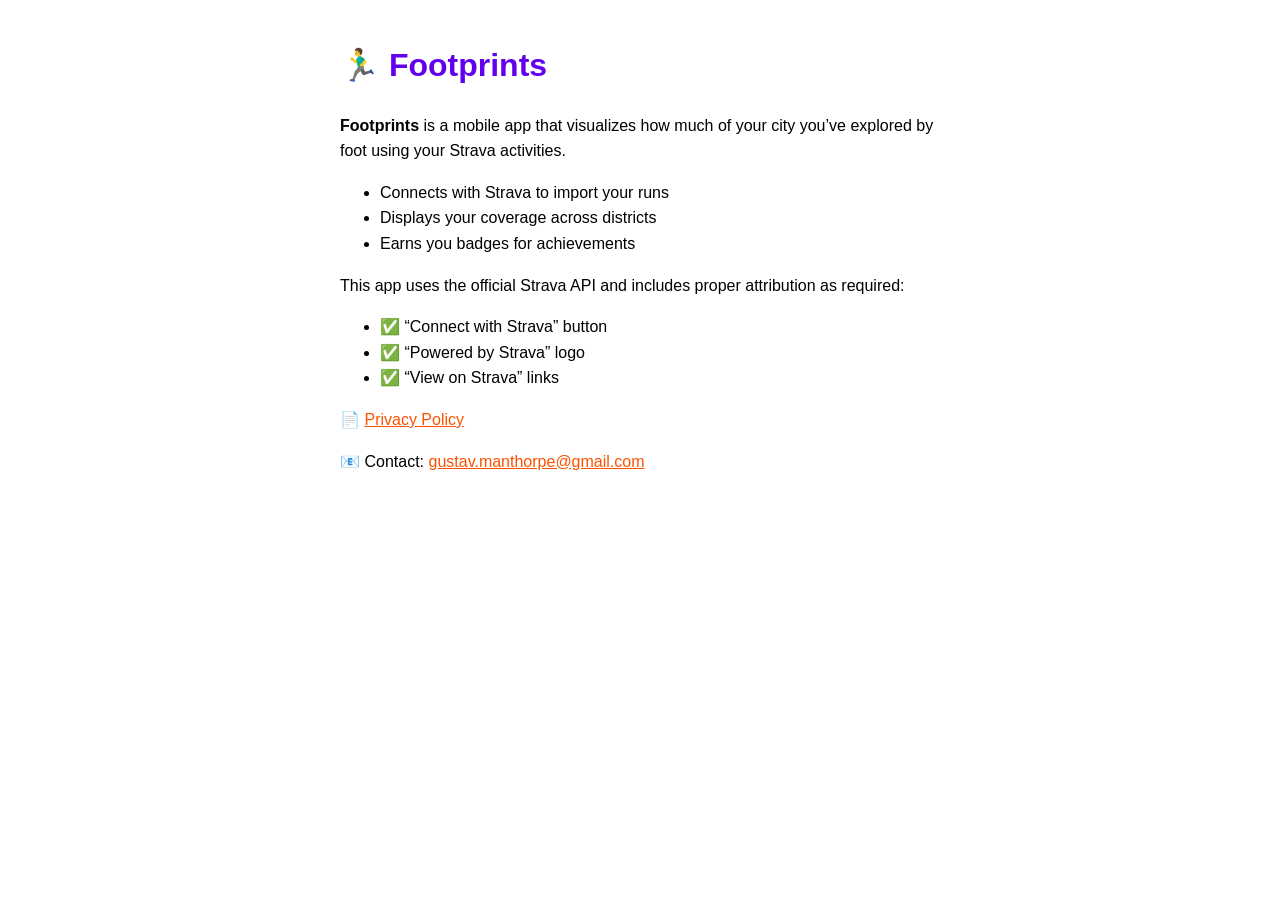
==== index.html @ 14a68963 "Create index.html" ====
<!DOCTYPE html>
<html lang="en">
<head>
  <meta charset="UTF-8" />
  <meta name="viewport" content="width=device-width, initial-scale=1.0"/>
  <title>Footprints App</title>
  <style>
    body { font-family: sans-serif; max-width: 600px; margin: 40px auto; padding: 0 20px; line-height: 1.6; }
    h1 { color: #6200EE; }
    a { color: #FC5200; }
  </style>
</head>
<body>
  <h1>🏃‍♂️ Footprints</h1>
  <p><strong>Footprints</strong> is a mobile app that visualizes how much of your city you’ve explored by foot using your Strava activities.</p>
  <ul>
    <li>Connects with Strava to import your runs</li>
    <li>Displays your coverage across districts</li>
    <li>Earns you badges for achievements</li>
  </ul>
  <p>This app uses the official Strava API and includes proper attribution as required:</p>
  <ul>
    <li>✅ “Connect with Strava” button</li>
    <li>✅ “Powered by Strava” logo</li>
    <li>✅ “View on Strava” links</li>
  </ul>
  <p>📄 <a href="privacy.html">Privacy Policy</a></p>
  <p>📧 Contact: <a href="mailto:gustav.manthorpe@gmail.com">gustav.manthorpe@gmail.com</a></p>
</body>
</html>
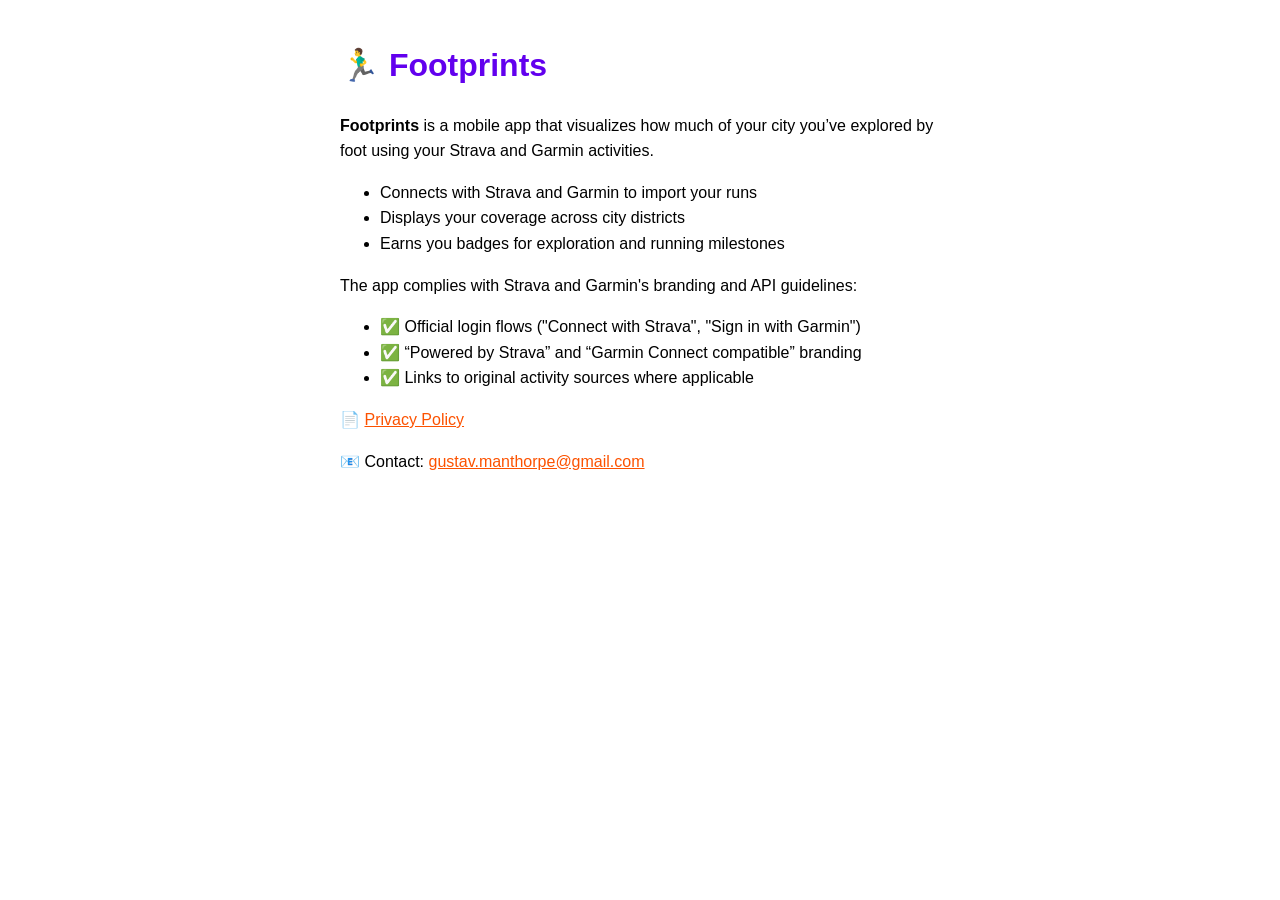
==== commit d1856877: "Update index.html" ====
--- a/index.html
+++ b/index.html
@@ -12,17 +12,17 @@
 </head>
 <body>
   <h1>🏃‍♂️ Footprints</h1>
-  <p><strong>Footprints</strong> is a mobile app that visualizes how much of your city you’ve explored by foot using your Strava activities.</p>
+  <p><strong>Footprints</strong> is a mobile app that visualizes how much of your city you’ve explored by foot using your Strava and Garmin activities.</p>
   <ul>
-    <li>Connects with Strava to import your runs</li>
-    <li>Displays your coverage across districts</li>
-    <li>Earns you badges for achievements</li>
+    <li>Connects with Strava and Garmin to import your runs</li>
+    <li>Displays your coverage across city districts</li>
+    <li>Earns you badges for exploration and running milestones</li>
   </ul>
-  <p>This app uses the official Strava API and includes proper attribution as required:</p>
+  <p>The app complies with Strava and Garmin's branding and API guidelines:</p>
   <ul>
-    <li>✅ “Connect with Strava” button</li>
-    <li>✅ “Powered by Strava” logo</li>
-    <li>✅ “View on Strava” links</li>
+    <li>✅ Official login flows ("Connect with Strava", "Sign in with Garmin")</li>
+    <li>✅ “Powered by Strava” and “Garmin Connect compatible” branding</li>
+    <li>✅ Links to original activity sources where applicable</li>
   </ul>
   <p>📄 <a href="privacy.html">Privacy Policy</a></p>
   <p>📧 Contact: <a href="mailto:gustav.manthorpe@gmail.com">gustav.manthorpe@gmail.com</a></p>
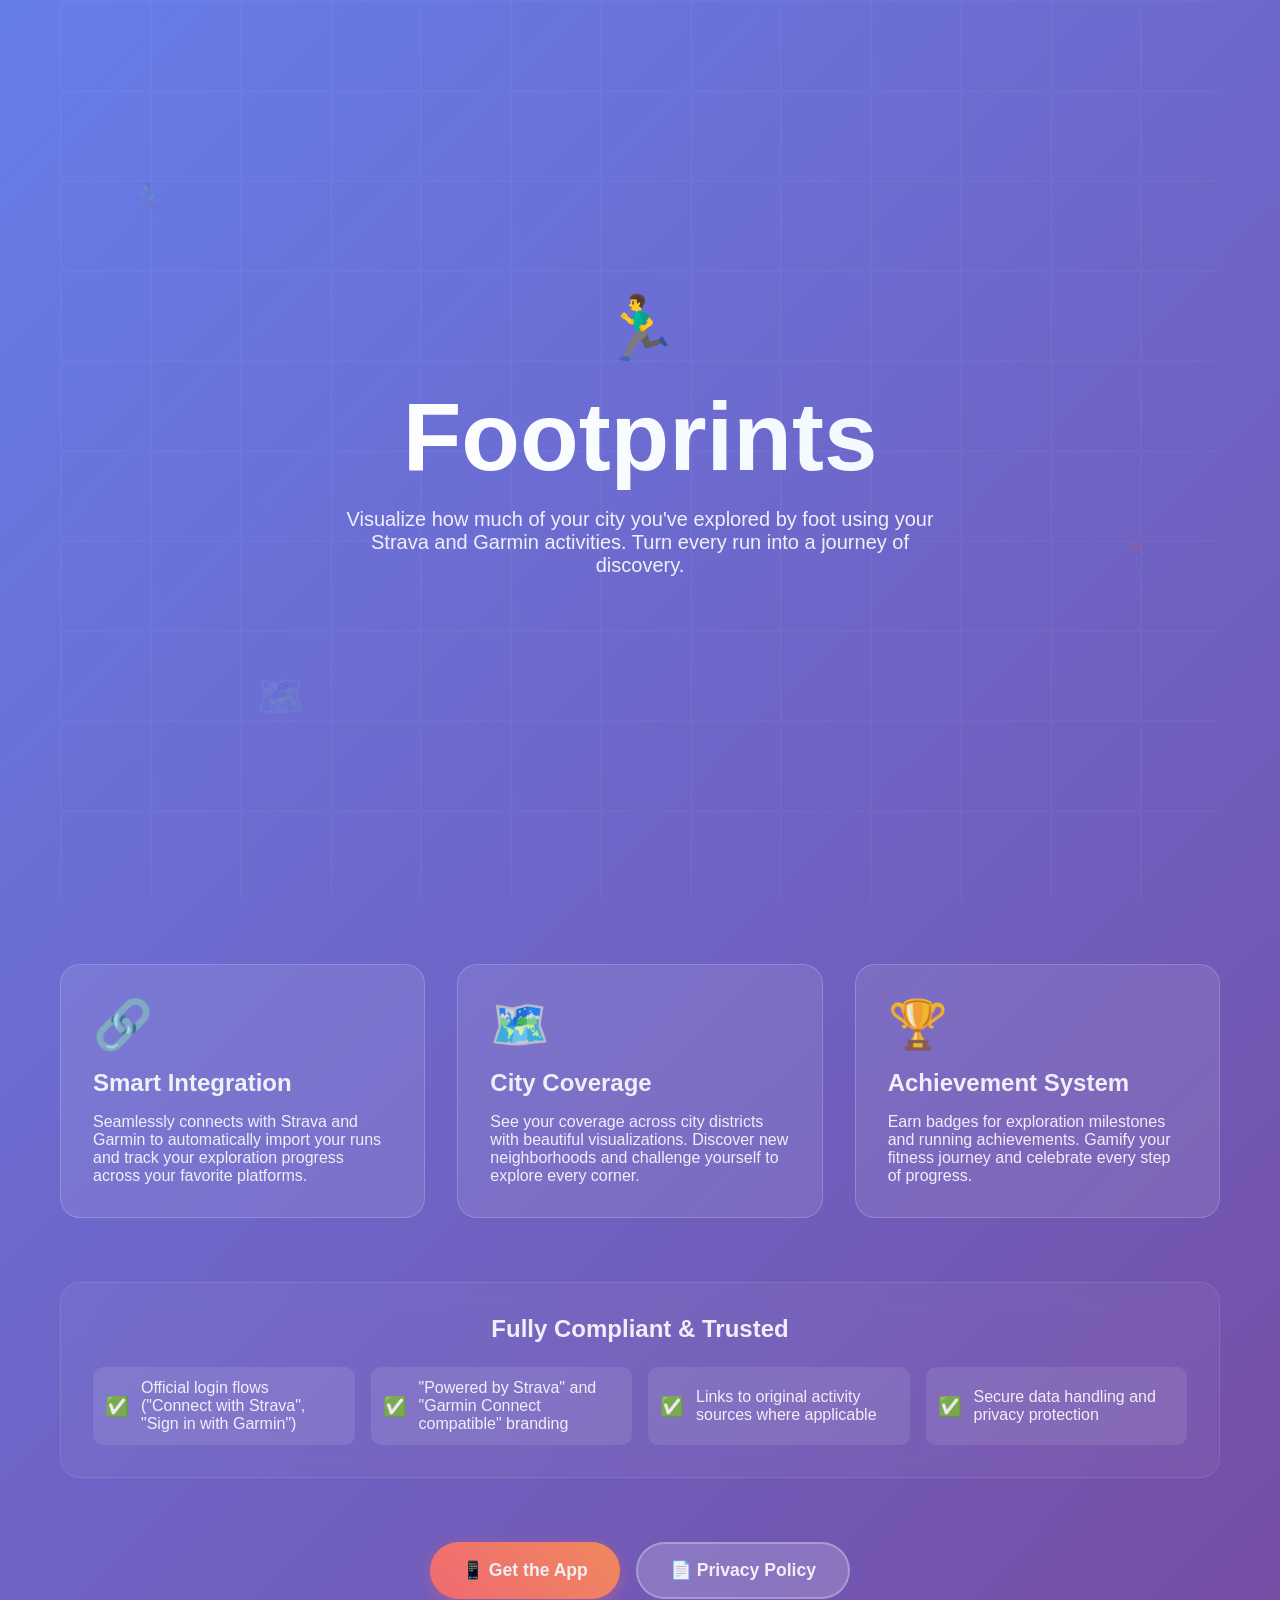
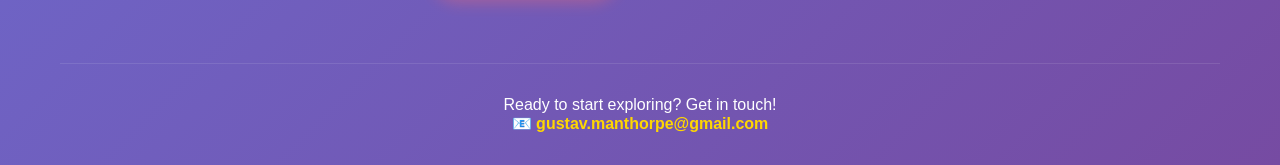
==== commit bda236eb: "Update index.html" ====
--- a/index.html
+++ b/index.html
@@ -3,28 +3,455 @@
 <head>
   <meta charset="UTF-8" />
   <meta name="viewport" content="width=device-width, initial-scale=1.0"/>
-  <title>Footprints App</title>
+  <title>Footprints - Discover Your City</title>
   <style>
-    body { font-family: sans-serif; max-width: 600px; margin: 40px auto; padding: 0 20px; line-height: 1.6; }
-    h1 { color: #6200EE; }
-    a { color: #FC5200; }
+    * {
+      margin: 0;
+      padding: 0;
+      box-sizing: border-box;
+    }
+
+    body {
+      font-family: 'Inter', -apple-system, BlinkMacSystemFont, 'Segoe UI', Roboto, sans-serif;
+      background: linear-gradient(135deg, #667eea 0%, #764ba2 100%);
+      min-height: 100vh;
+      color: white;
+      overflow-x: hidden;
+    }
+
+    .container {
+      max-width: 1200px;
+      margin: 0 auto;
+      padding: 0 20px;
+    }
+
+    .hero {
+      min-height: 100vh;
+      display: flex;
+      align-items: center;
+      justify-content: center;
+      text-align: center;
+      position: relative;
+    }
+
+    .hero::before {
+      content: '';
+      position: absolute;
+      top: 0;
+      left: 0;
+      right: 0;
+      bottom: 0;
+      background: url('data:image/svg+xml,<svg xmlns="http://www.w3.org/2000/svg" viewBox="0 0 100 100"><defs><pattern id="grid" width="10" height="10" patternUnits="userSpaceOnUse"><path d="M 10 0 L 0 0 0 10" fill="none" stroke="rgba(255,255,255,0.1)" stroke-width="0.5"/></pattern></defs><rect width="100" height="100" fill="url(%23grid)"/></svg>');
+      opacity: 0.3;
+      animation: float 6s ease-in-out infinite;
+    }
+
+    @keyframes float {
+      0%, 100% { transform: translateY(0px); }
+      50% { transform: translateY(-10px); }
+    }
+
+    .hero-content {
+      position: relative;
+      z-index: 1;
+    }
+
+    .hero h1 {
+      font-size: clamp(3rem, 8vw, 6rem);
+      font-weight: 800;
+      margin-bottom: 1rem;
+      background: linear-gradient(45deg, #fff, #f0f8ff);
+      -webkit-background-clip: text;
+      -webkit-text-fill-color: transparent;
+      background-clip: text;
+      animation: glow 2s ease-in-out infinite alternate;
+    }
+
+    @keyframes glow {
+      from { filter: drop-shadow(0 0 20px rgba(255,255,255,0.3)); }
+      to { filter: drop-shadow(0 0 30px rgba(255,255,255,0.5)); }
+    }
+
+    .hero .subtitle {
+      font-size: 1.25rem;
+      margin-bottom: 2rem;
+      opacity: 0.9;
+      max-width: 600px;
+      margin-left: auto;
+      margin-right: auto;
+      animation: slideUp 0.8s ease-out 0.3s both;
+    }
+
+    @keyframes slideUp {
+      from { opacity: 0; transform: translateY(30px); }
+      to { opacity: 0.9; transform: translateY(0); }
+    }
+
+    .emoji {
+      font-size: 4rem;
+      margin-bottom: 1rem;
+      display: inline-block;
+      animation: bounce 2s infinite;
+    }
+
+    @keyframes bounce {
+      0%, 20%, 50%, 80%, 100% { transform: translateY(0); }
+      40% { transform: translateY(-20px); }
+      60% { transform: translateY(-10px); }
+    }
+
+    .features {
+      display: grid;
+      grid-template-columns: repeat(auto-fit, minmax(300px, 1fr));
+      gap: 2rem;
+      margin: 4rem 0;
+      animation: slideUp 0.8s ease-out 0.6s both;
+    }
+
+    .feature-card {
+      background: rgba(255, 255, 255, 0.1);
+      border-radius: 20px;
+      padding: 2rem;
+      backdrop-filter: blur(10px);
+      border: 1px solid rgba(255, 255, 255, 0.2);
+      transition: all 0.3s ease;
+      position: relative;
+      overflow: hidden;
+    }
+
+    .feature-card::before {
+      content: '';
+      position: absolute;
+      top: 0;
+      left: -100%;
+      width: 100%;
+      height: 100%;
+      background: linear-gradient(90deg, transparent, rgba(255,255,255,0.1), transparent);
+      transition: left 0.5s;
+    }
+
+    .feature-card:hover::before {
+      left: 100%;
+    }
+
+    .feature-card:hover {
+      transform: translateY(-10px);
+      box-shadow: 0 20px 40px rgba(0,0,0,0.2);
+      border-color: rgba(255, 255, 255, 0.4);
+    }
+
+    .feature-icon {
+      font-size: 3rem;
+      margin-bottom: 1rem;
+      display: block;
+    }
+
+    .feature-card h3 {
+      font-size: 1.5rem;
+      margin-bottom: 1rem;
+      font-weight: 600;
+    }
+
+    .compliance {
+      background: rgba(255, 255, 255, 0.05);
+      border-radius: 20px;
+      padding: 2rem;
+      margin: 3rem 0;
+      backdrop-filter: blur(10px);
+      border: 1px solid rgba(255, 255, 255, 0.1);
+      animation: slideUp 0.8s ease-out 0.9s both;
+    }
+
+    .compliance h3 {
+      font-size: 1.5rem;
+      margin-bottom: 1.5rem;
+      text-align: center;
+    }
+
+    .compliance-list {
+      display: grid;
+      grid-template-columns: repeat(auto-fit, minmax(250px, 1fr));
+      gap: 1rem;
+      list-style: none;
+    }
+
+    .compliance-list li {
+      display: flex;
+      align-items: center;
+      padding: 0.75rem;
+      background: rgba(255, 255, 255, 0.1);
+      border-radius: 10px;
+      transition: all 0.3s ease;
+    }
+
+    .compliance-list li:hover {
+      background: rgba(255, 255, 255, 0.2);
+      transform: translateX(5px);
+    }
+
+    .compliance-list li::before {
+      content: '✅';
+      margin-right: 0.75rem;
+      font-size: 1.2rem;
+    }
+
+    .cta-section {
+      text-align: center;
+      margin: 4rem 0;
+      animation: slideUp 0.8s ease-out 1.2s both;
+    }
+
+    .cta-buttons {
+      display: flex;
+      gap: 1rem;
+      justify-content: center;
+      flex-wrap: wrap;
+      margin-bottom: 3rem;
+    }
+
+    .btn {
+      padding: 1rem 2rem;
+      border: none;
+      border-radius: 50px;
+      font-size: 1.1rem;
+      font-weight: 600;
+      text-decoration: none;
+      display: inline-flex;
+      align-items: center;
+      gap: 0.5rem;
+      transition: all 0.3s ease;
+      cursor: pointer;
+      position: relative;
+      overflow: hidden;
+    }
+
+    .btn-primary {
+      background: linear-gradient(45deg, #FF6B6B, #FF8E53);
+      color: white;
+      box-shadow: 0 4px 15px rgba(255, 107, 107, 0.4);
+    }
+
+    .btn-secondary {
+      background: rgba(255, 255, 255, 0.2);
+      color: white;
+      border: 2px solid rgba(255, 255, 255, 0.3);
+    }
+
+    .btn:hover {
+      transform: translateY(-3px);
+      box-shadow: 0 8px 25px rgba(0,0,0,0.2);
+    }
+
+    .btn-primary:hover {
+      box-shadow: 0 8px 25px rgba(255, 107, 107, 0.6);
+    }
+
+    .contact {
+      text-align: center;
+      padding: 2rem 0;
+      border-top: 1px solid rgba(255, 255, 255, 0.1);
+      margin-top: 4rem;
+    }
+
+    .contact a {
+      color: #FFD700;
+      text-decoration: none;
+      font-weight: 600;
+      transition: all 0.3s ease;
+    }
+
+    .contact a:hover {
+      color: #FFF;
+      text-shadow: 0 0 10px rgba(255, 215, 0, 0.5);
+    }
+
+    .floating-elements {
+      position: fixed;
+      top: 0;
+      left: 0;
+      width: 100%;
+      height: 100%;
+      pointer-events: none;
+      z-index: -1;
+    }
+
+    .floating-element {
+      position: absolute;
+      opacity: 0.1;
+      animation: floatAround 20s infinite linear;
+    }
+
+    .floating-element:nth-child(1) {
+      top: 20%;
+      left: 10%;
+      animation-delay: 0s;
+      font-size: 2rem;
+    }
+
+    .floating-element:nth-child(2) {
+      top: 60%;
+      right: 10%;
+      animation-delay: -5s;
+      font-size: 1.5rem;
+    }
+
+    .floating-element:nth-child(3) {
+      bottom: 20%;
+      left: 20%;
+      animation-delay: -10s;
+      font-size: 2.5rem;
+    }
+
+    @keyframes floatAround {
+      0% { transform: translate(0, 0) rotate(0deg); }
+      25% { transform: translate(100px, -50px) rotate(90deg); }
+      50% { transform: translate(-50px, -100px) rotate(180deg); }
+      75% { transform: translate(-100px, 50px) rotate(270deg); }
+      100% { transform: translate(0, 0) rotate(360deg); }
+    }
+
+    @media (max-width: 768px) {
+      .features {
+        grid-template-columns: 1fr;
+      }
+      
+      .cta-buttons {
+        flex-direction: column;
+        align-items: center;
+      }
+      
+      .btn {
+        width: 100%;
+        max-width: 300px;
+        justify-content: center;
+      }
+    }
   </style>
 </head>
 <body>
-  <h1>🏃‍♂️ Footprints</h1>
-  <p><strong>Footprints</strong> is a mobile app that visualizes how much of your city you’ve explored by foot using your Strava and Garmin activities.</p>
-  <ul>
-    <li>Connects with Strava and Garmin to import your runs</li>
-    <li>Displays your coverage across city districts</li>
-    <li>Earns you badges for exploration and running milestones</li>
-  </ul>
-  <p>The app complies with Strava and Garmin's branding and API guidelines:</p>
-  <ul>
-    <li>✅ Official login flows ("Connect with Strava", "Sign in with Garmin")</li>
-    <li>✅ “Powered by Strava” and “Garmin Connect compatible” branding</li>
-    <li>✅ Links to original activity sources where applicable</li>
-  </ul>
-  <p>📄 <a href="privacy.html">Privacy Policy</a></p>
-  <p>📧 Contact: <a href="mailto:gustav.manthorpe@gmail.com">gustav.manthorpe@gmail.com</a></p>
+  <div class="floating-elements">
+    <div class="floating-element">🏃‍♂️</div>
+    <div class="floating-element">📍</div>
+    <div class="floating-element">🗺️</div>
+  </div>
+
+  <div class="container">
+    <section class="hero">
+      <div class="hero-content">
+        <div class="emoji">🏃‍♂️</div>
+        <h1>Footprints</h1>
+        <p class="subtitle">Visualize how much of your city you've explored by foot using your Strava and Garmin activities. Turn every run into a journey of discovery.</p>
+      </div>
+    </section>
+
+    <section class="features">
+      <div class="feature-card">
+        <div class="feature-icon">🔗</div>
+        <h3>Smart Integration</h3>
+        <p>Seamlessly connects with Strava and Garmin to automatically import your runs and track your exploration progress across your favorite platforms.</p>
+      </div>
+
+      <div class="feature-card">
+        <div class="feature-icon">🗺️</div>
+        <h3>City Coverage</h3>
+        <p>See your coverage across city districts with beautiful visualizations. Discover new neighborhoods and challenge yourself to explore every corner.</p>
+      </div>
+
+      <div class="feature-card">
+        <div class="feature-icon">🏆</div>
+        <h3>Achievement System</h3>
+        <p>Earn badges for exploration milestones and running achievements. Gamify your fitness journey and celebrate every step of progress.</p>
+      </div>
+    </section>
+
+    <section class="compliance">
+      <h3>Fully Compliant & Trusted</h3>
+      <ul class="compliance-list">
+        <li>Official login flows ("Connect with Strava", "Sign in with Garmin")</li>
+        <li>"Powered by Strava" and "Garmin Connect compatible" branding</li>
+        <li>Links to original activity sources where applicable</li>
+        <li>Secure data handling and privacy protection</li>
+      </ul>
+    </section>
+
+    <section class="cta-section">
+      <div class="cta-buttons">
+        <a href="#download" class="btn btn-primary">
+          📱 Get the App
+        </a>
+        <a href="privacy.html" class="btn btn-secondary">
+          📄 Privacy Policy
+        </a>
+      </div>
+    </section>
+
+    <section class="contact">
+      <p>Ready to start exploring? Get in touch!</p>
+      <p>📧 <a href="mailto:gustav.manthorpe@gmail.com">gustav.manthorpe@gmail.com</a></p>
+    </section>
+  </div>
+
+  <script>
+    // Add some interactive sparkle effects
+    document.addEventListener('mousemove', function(e) {
+      if (Math.random() > 0.9) {
+        createSparkle(e.clientX, e.clientY);
+      }
+    });
+
+    function createSparkle(x, y) {
+      const sparkle = document.createElement('div');
+      sparkle.style.position = 'fixed';
+      sparkle.style.left = x + 'px';
+      sparkle.style.top = y + 'px';
+      sparkle.style.width = '4px';
+      sparkle.style.height = '4px';
+      sparkle.style.background = 'white';
+      sparkle.style.borderRadius = '50%';
+      sparkle.style.pointerEvents = 'none';
+      sparkle.style.zIndex = '1000';
+      sparkle.style.animation = 'sparkle 1s ease-out forwards';
+      
+      document.body.appendChild(sparkle);
+      
+      setTimeout(() => {
+        document.body.removeChild(sparkle);
+      }, 1000);
+    }
+
+    // Add sparkle animation
+    const style = document.createElement('style');
+    style.textContent = `
+      @keyframes sparkle {
+        0% {
+          opacity: 1;
+          transform: scale(0) rotate(0deg);
+        }
+        50% {
+          opacity: 1;
+          transform: scale(1) rotate(180deg);
+        }
+        100% {
+          opacity: 0;
+          transform: scale(0) rotate(360deg);
+        }
+      }
+    `;
+    document.head.appendChild(style);
+
+    // Parallax effect for floating elements
+    document.addEventListener('mousemove', function(e) {
+      const floatingElements = document.querySelectorAll('.floating-element');
+      const mouseX = e.clientX / window.innerWidth;
+      const mouseY = e.clientY / window.innerHeight;
+      
+      floatingElements.forEach((element, index) => {
+        const speed = (index + 1) * 0.5;
+        const x = (mouseX - 0.5) * speed * 50;
+        const y = (mouseY - 0.5) * speed * 50;
+        element.style.transform = `translate(${x}px, ${y}px)`;
+      });
+    });
+  </script>
 </body>
 </html>
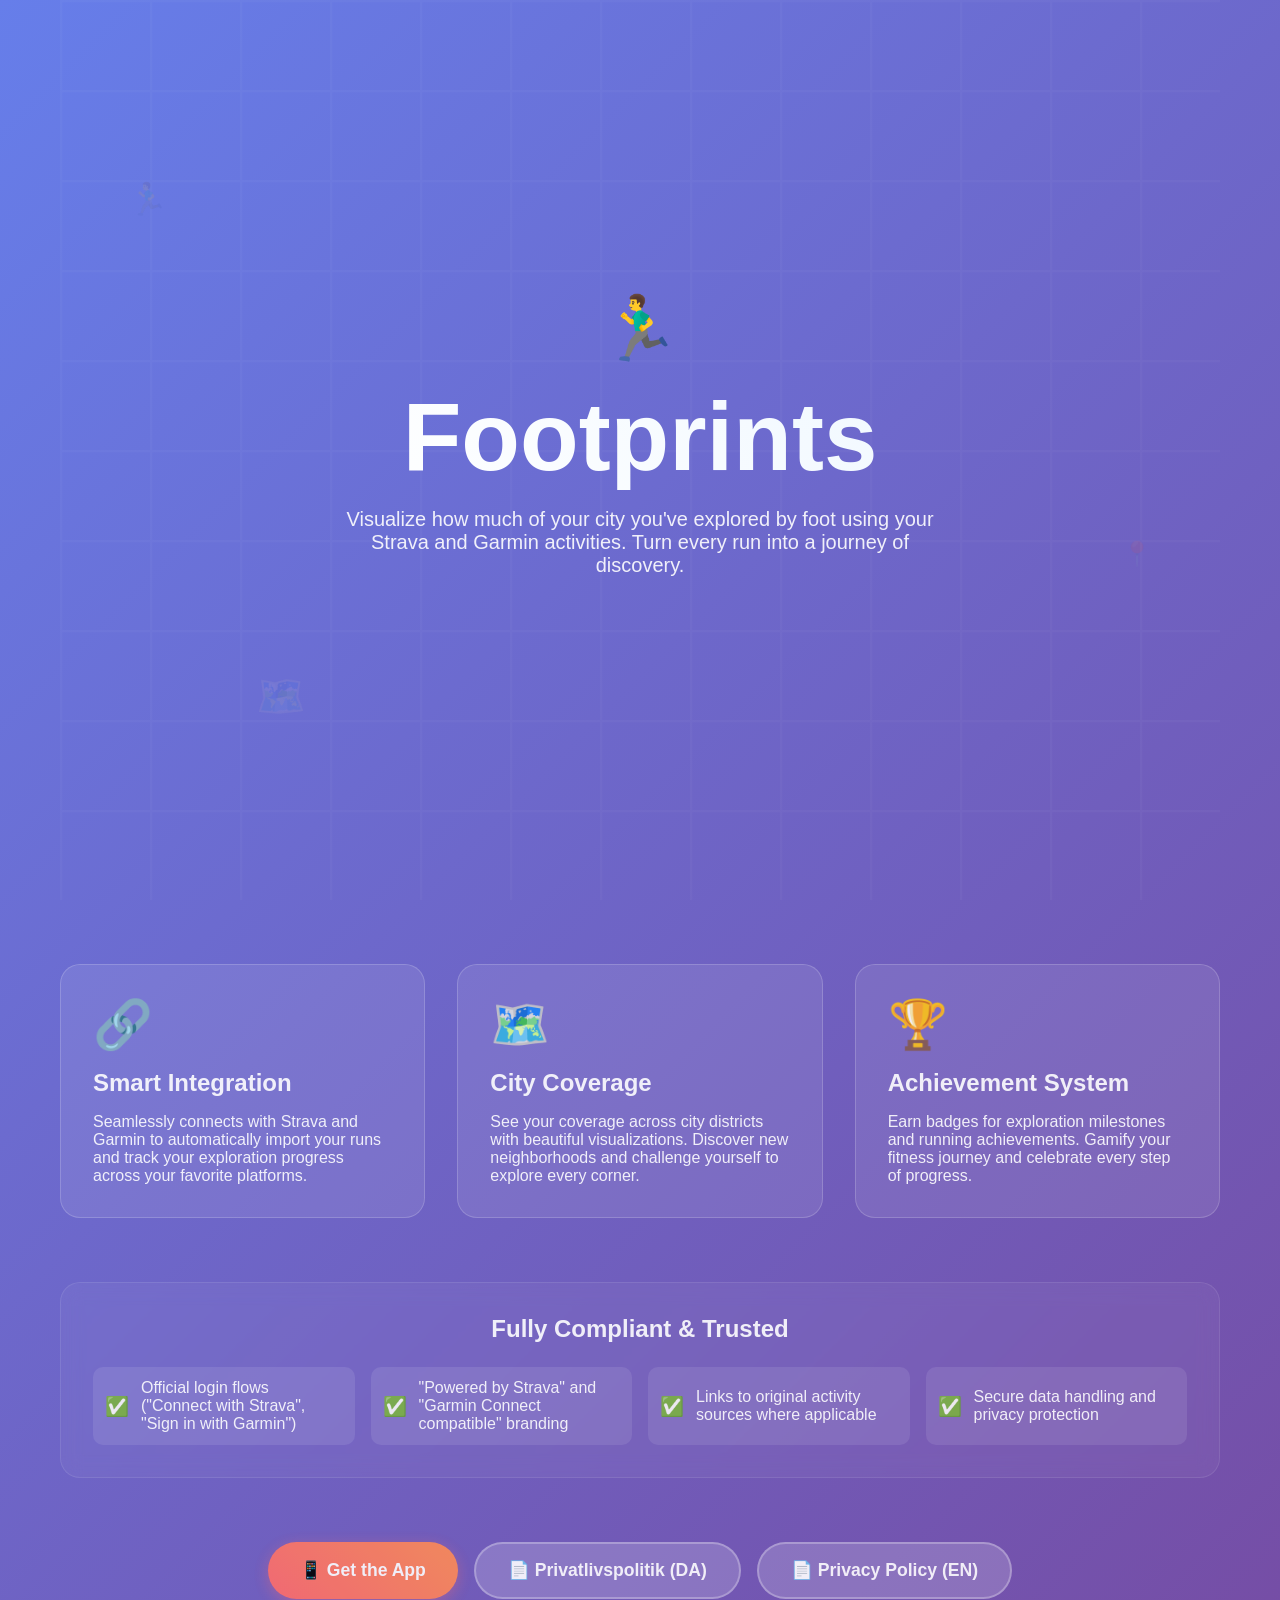
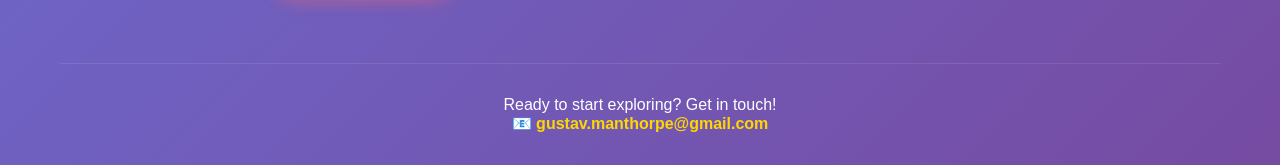
==== commit 84269706: "Update index.html ddd" ====
--- a/index.html
+++ b/index.html
@@ -374,16 +374,13 @@
       </ul>
     </section>
 
-    <section class="cta-section">
-      <div class="cta-buttons">
-        <a href="#download" class="btn btn-primary">
-          📱 Get the App
-        </a>
-        <a href="privacy.html" class="btn btn-secondary">
-          📄 Privacy Policy
-        </a>
-      </div>
-    </section>
+   <section class="cta-section">
+  <div class="cta-buttons">
+    <a href="#download" class="btn btn-primary">📱 Get the App</a>
+    <a href="privacy-da.html" class="btn btn-secondary">📄 Privatlivspolitik (DA)</a>
+    <a href="privacy-en.html" class="btn btn-secondary">📄 Privacy Policy (EN)</a>
+  </div>
+</section>
 
     <section class="contact">
       <p>Ready to start exploring? Get in touch!</p>
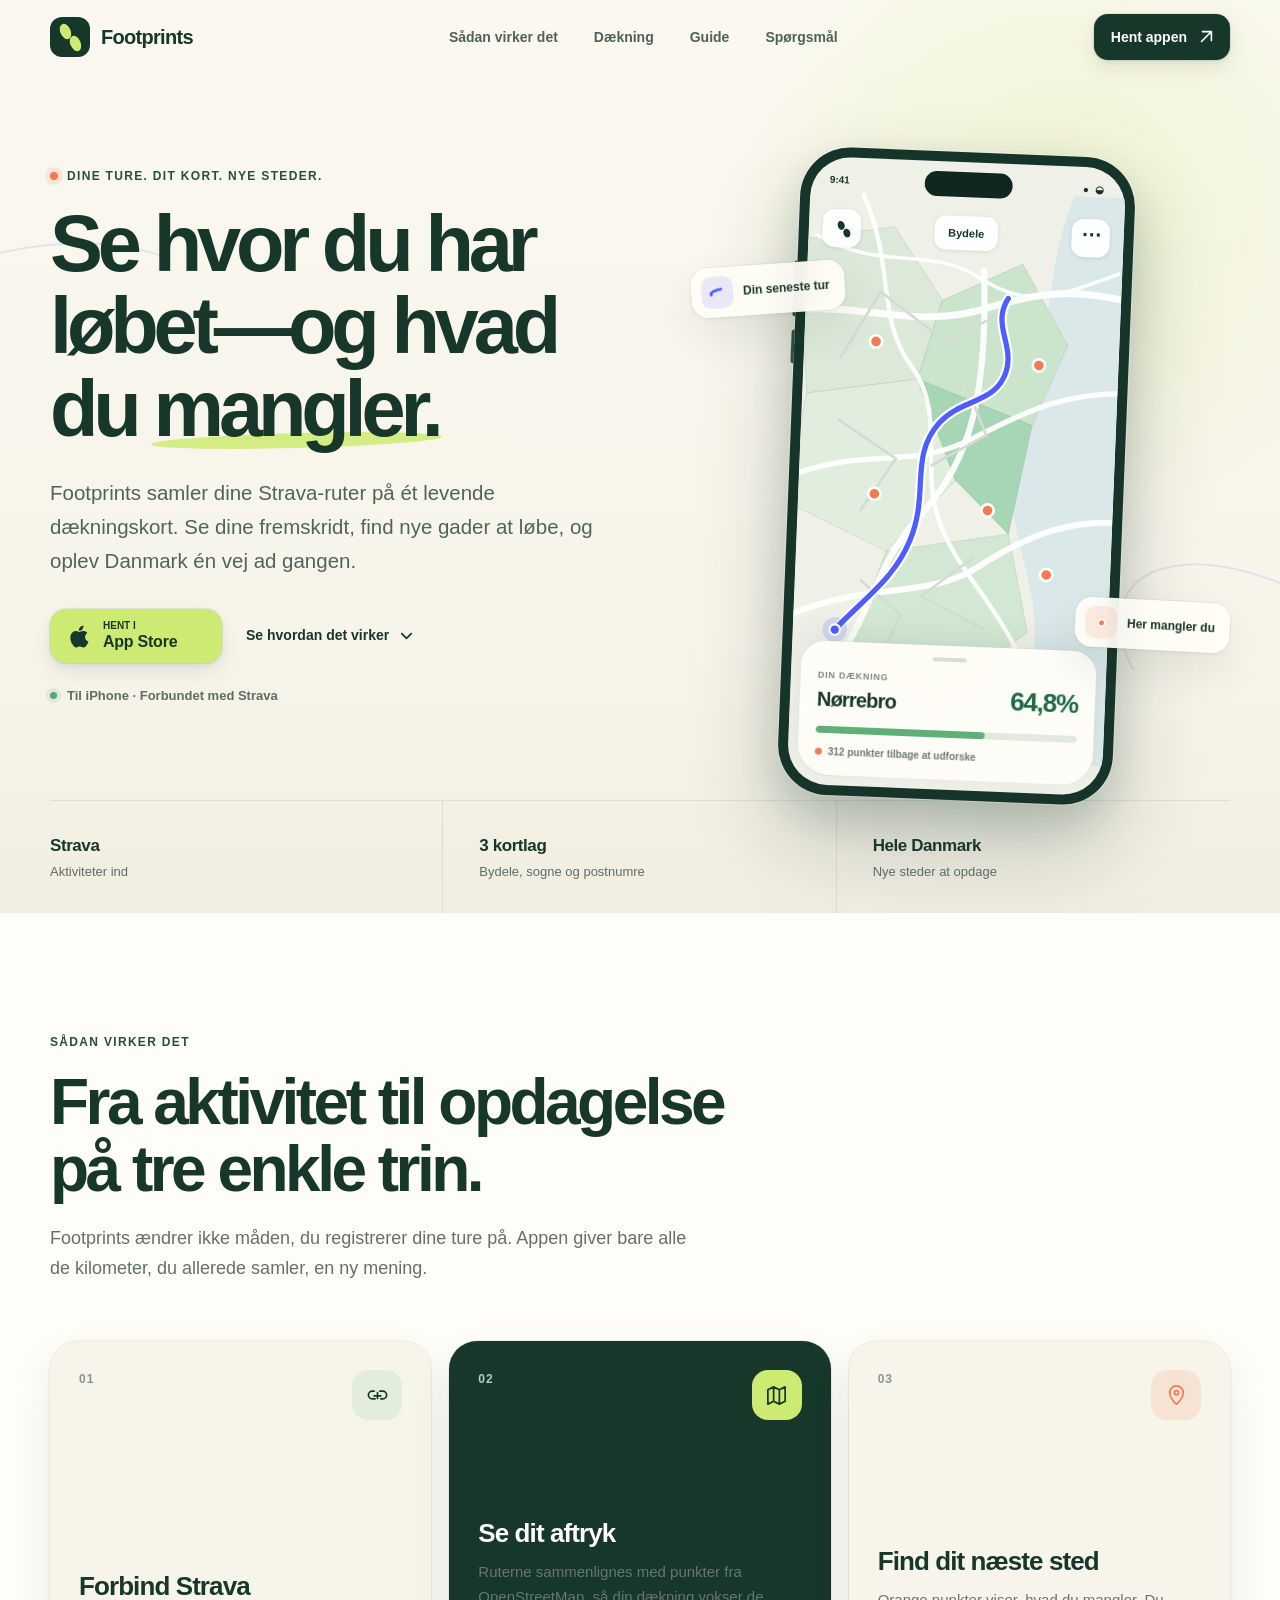
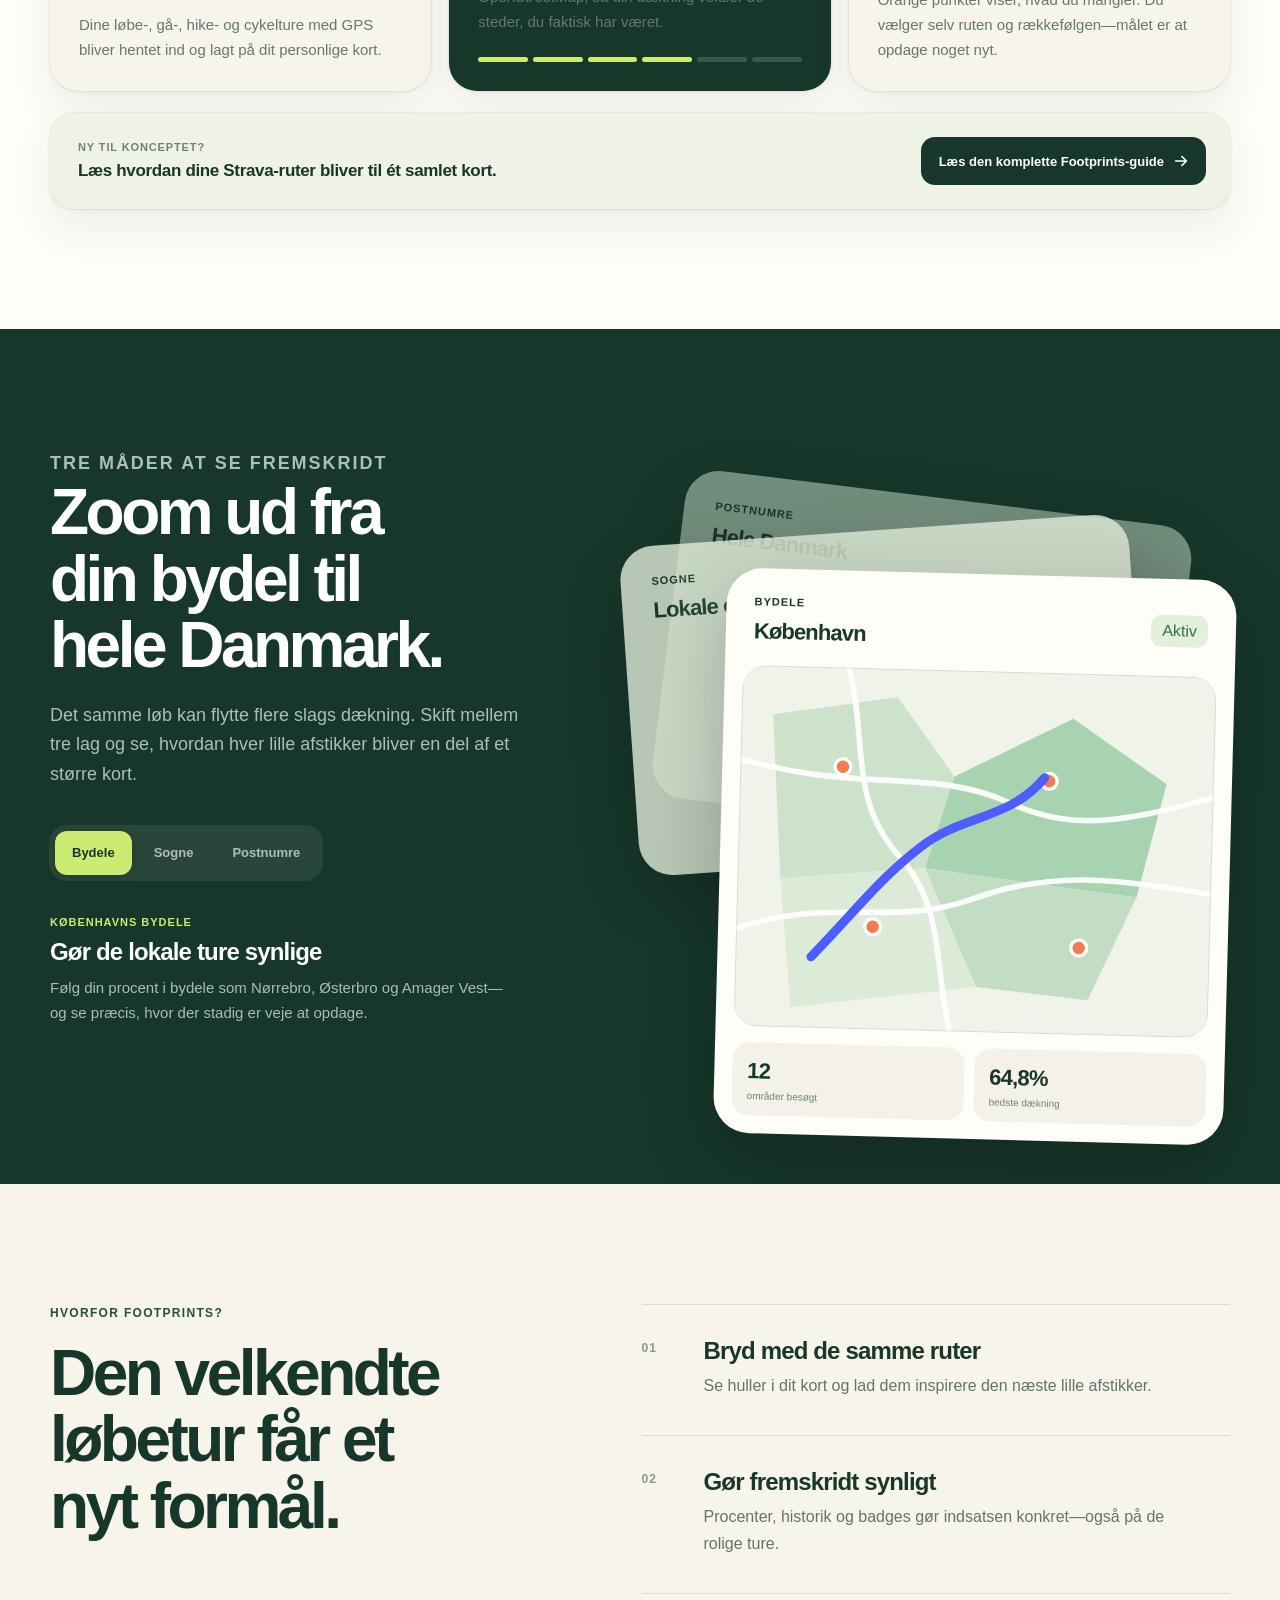
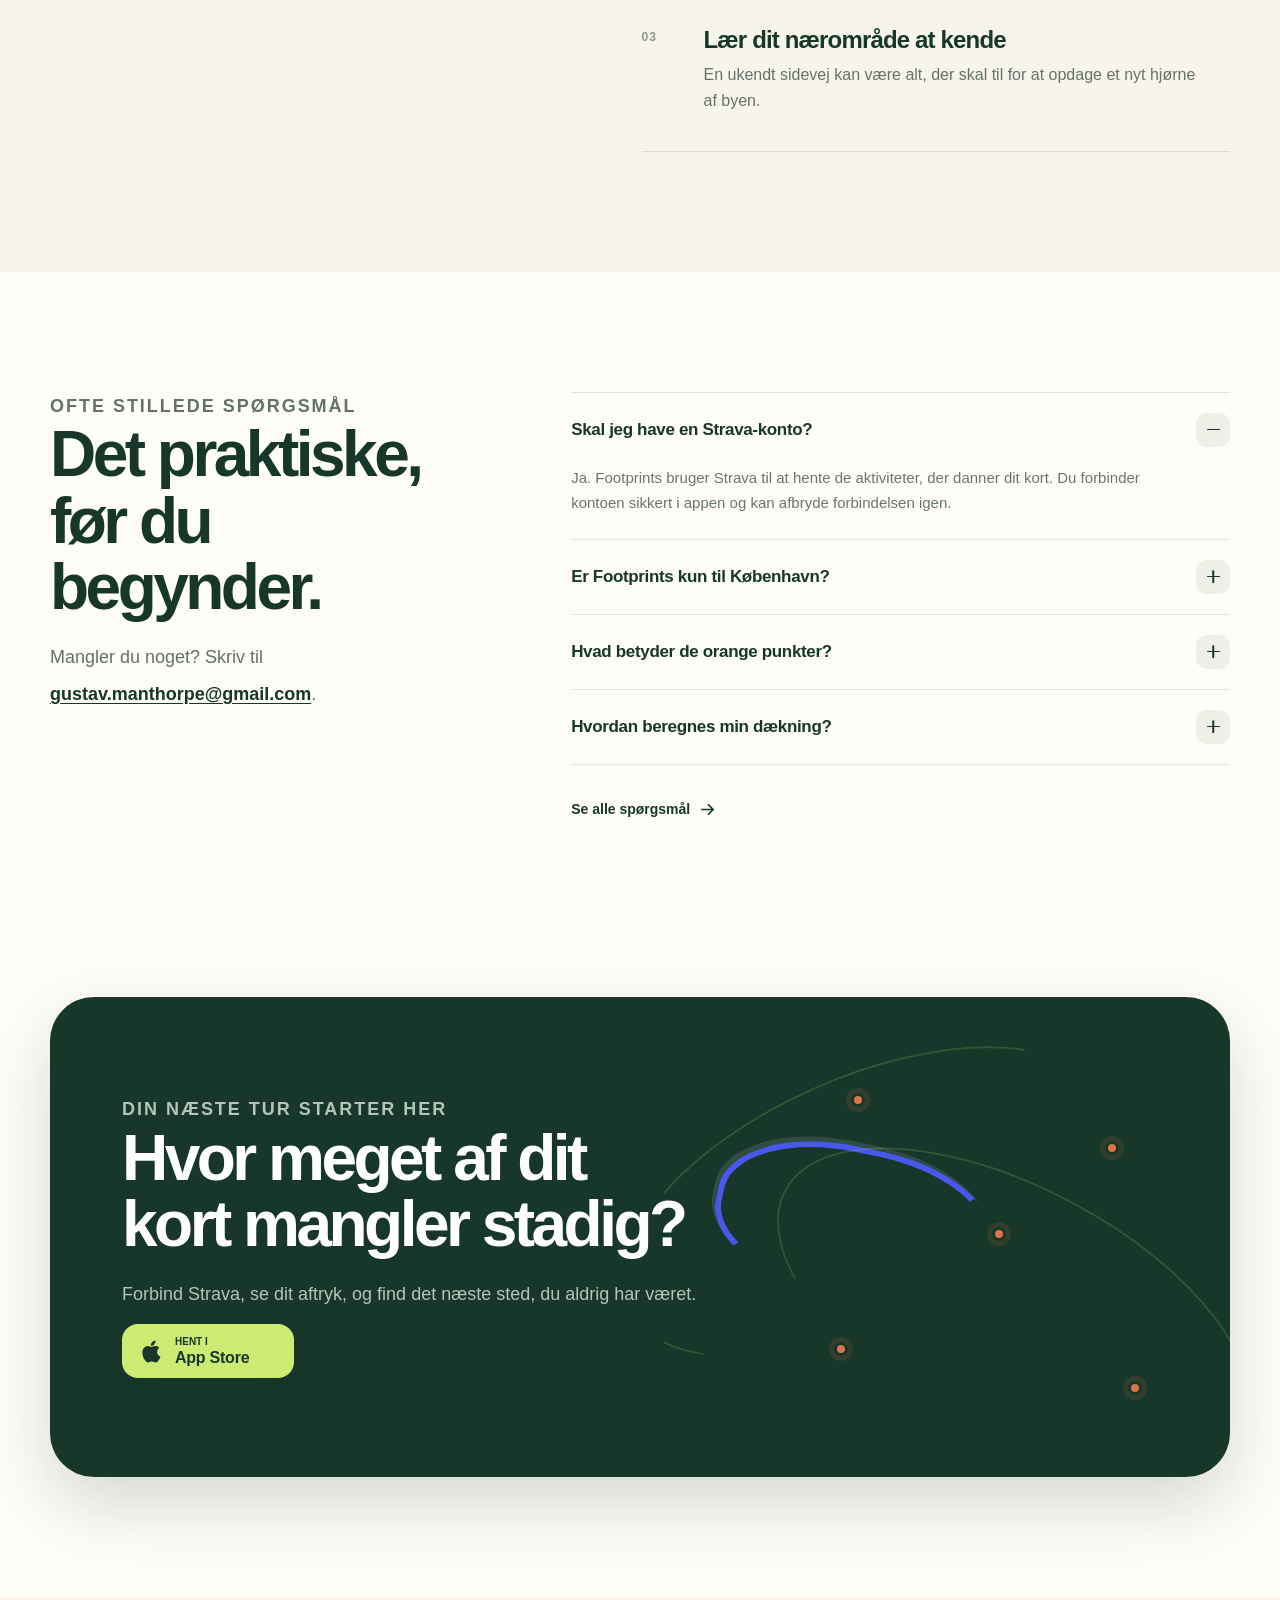
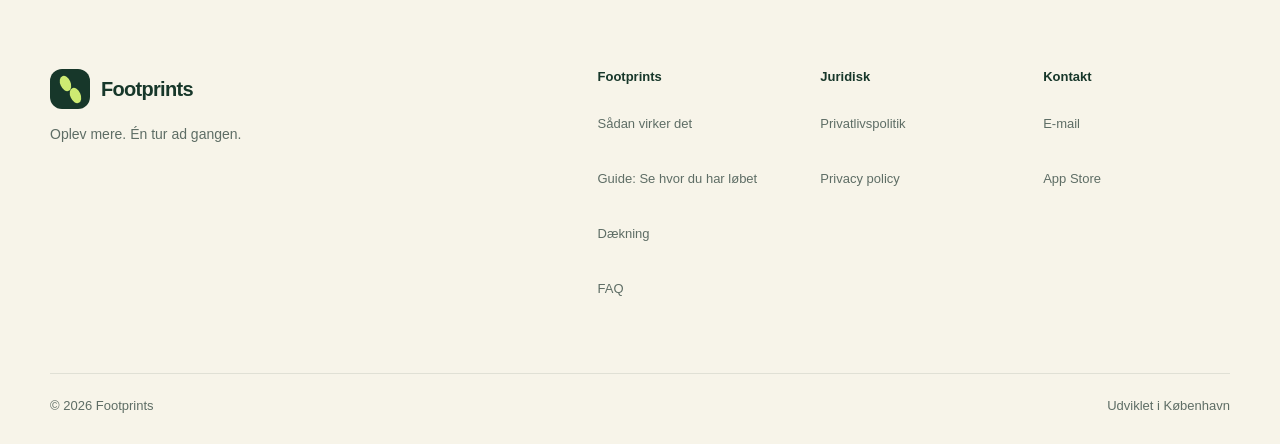
==== commit 901e5d6a: "Build SEO-focused Footprints website" ====
--- a/index.html
+++ b/index.html
@@ -1,454 +1,480 @@
-<!DOCTYPE html>
-<html lang="en">
-<head>
-  <meta charset="UTF-8" />
-  <meta name="viewport" content="width=device-width, initial-scale=1.0"/>
-  <title>Footprints - Discover Your City</title>
-  <style>
-    * {
-      margin: 0;
-      padding: 0;
-      box-sizing: border-box;
-    }
-
-    body {
-      font-family: 'Inter', -apple-system, BlinkMacSystemFont, 'Segoe UI', Roboto, sans-serif;
-      background: linear-gradient(135deg, #667eea 0%, #764ba2 100%);
-      min-height: 100vh;
-      color: white;
-      overflow-x: hidden;
-    }
-
-    .container {
-      max-width: 1200px;
-      margin: 0 auto;
-      padding: 0 20px;
-    }
-
-    .hero {
-      min-height: 100vh;
-      display: flex;
-      align-items: center;
-      justify-content: center;
-      text-align: center;
-      position: relative;
-    }
-
-    .hero::before {
-      content: '';
-      position: absolute;
-      top: 0;
-      left: 0;
-      right: 0;
-      bottom: 0;
-      background: url('data:image/svg+xml,<svg xmlns="http://www.w3.org/2000/svg" viewBox="0 0 100 100"><defs><pattern id="grid" width="10" height="10" patternUnits="userSpaceOnUse"><path d="M 10 0 L 0 0 0 10" fill="none" stroke="rgba(255,255,255,0.1)" stroke-width="0.5"/></pattern></defs><rect width="100" height="100" fill="url(%23grid)"/></svg>');
-      opacity: 0.3;
-      animation: float 6s ease-in-out infinite;
-    }
-
-    @keyframes float {
-      0%, 100% { transform: translateY(0px); }
-      50% { transform: translateY(-10px); }
-    }
-
-    .hero-content {
-      position: relative;
-      z-index: 1;
-    }
-
-    .hero h1 {
-      font-size: clamp(3rem, 8vw, 6rem);
-      font-weight: 800;
-      margin-bottom: 1rem;
-      background: linear-gradient(45deg, #fff, #f0f8ff);
-      -webkit-background-clip: text;
-      -webkit-text-fill-color: transparent;
-      background-clip: text;
-      animation: glow 2s ease-in-out infinite alternate;
-    }
-
-    @keyframes glow {
-      from { filter: drop-shadow(0 0 20px rgba(255,255,255,0.3)); }
-      to { filter: drop-shadow(0 0 30px rgba(255,255,255,0.5)); }
-    }
-
-    .hero .subtitle {
-      font-size: 1.25rem;
-      margin-bottom: 2rem;
-      opacity: 0.9;
-      max-width: 600px;
-      margin-left: auto;
-      margin-right: auto;
-      animation: slideUp 0.8s ease-out 0.3s both;
-    }
-
-    @keyframes slideUp {
-      from { opacity: 0; transform: translateY(30px); }
-      to { opacity: 0.9; transform: translateY(0); }
-    }
-
-    .emoji {
-      font-size: 4rem;
-      margin-bottom: 1rem;
-      display: inline-block;
-      animation: bounce 2s infinite;
-    }
-
-    @keyframes bounce {
-      0%, 20%, 50%, 80%, 100% { transform: translateY(0); }
-      40% { transform: translateY(-20px); }
-      60% { transform: translateY(-10px); }
-    }
-
-    .features {
-      display: grid;
-      grid-template-columns: repeat(auto-fit, minmax(300px, 1fr));
-      gap: 2rem;
-      margin: 4rem 0;
-      animation: slideUp 0.8s ease-out 0.6s both;
-    }
-
-    .feature-card {
-      background: rgba(255, 255, 255, 0.1);
-      border-radius: 20px;
-      padding: 2rem;
-      backdrop-filter: blur(10px);
-      border: 1px solid rgba(255, 255, 255, 0.2);
-      transition: all 0.3s ease;
-      position: relative;
-      overflow: hidden;
-    }
-
-    .feature-card::before {
-      content: '';
-      position: absolute;
-      top: 0;
-      left: -100%;
-      width: 100%;
-      height: 100%;
-      background: linear-gradient(90deg, transparent, rgba(255,255,255,0.1), transparent);
-      transition: left 0.5s;
-    }
-
-    .feature-card:hover::before {
-      left: 100%;
-    }
-
-    .feature-card:hover {
-      transform: translateY(-10px);
-      box-shadow: 0 20px 40px rgba(0,0,0,0.2);
-      border-color: rgba(255, 255, 255, 0.4);
-    }
-
-    .feature-icon {
-      font-size: 3rem;
-      margin-bottom: 1rem;
-      display: block;
-    }
-
-    .feature-card h3 {
-      font-size: 1.5rem;
-      margin-bottom: 1rem;
-      font-weight: 600;
-    }
-
-    .compliance {
-      background: rgba(255, 255, 255, 0.05);
-      border-radius: 20px;
-      padding: 2rem;
-      margin: 3rem 0;
-      backdrop-filter: blur(10px);
-      border: 1px solid rgba(255, 255, 255, 0.1);
-      animation: slideUp 0.8s ease-out 0.9s both;
-    }
-
-    .compliance h3 {
-      font-size: 1.5rem;
-      margin-bottom: 1.5rem;
-      text-align: center;
-    }
-
-    .compliance-list {
-      display: grid;
-      grid-template-columns: repeat(auto-fit, minmax(250px, 1fr));
-      gap: 1rem;
-      list-style: none;
-    }
-
-    .compliance-list li {
-      display: flex;
-      align-items: center;
-      padding: 0.75rem;
-      background: rgba(255, 255, 255, 0.1);
-      border-radius: 10px;
-      transition: all 0.3s ease;
-    }
-
-    .compliance-list li:hover {
-      background: rgba(255, 255, 255, 0.2);
-      transform: translateX(5px);
-    }
-
-    .compliance-list li::before {
-      content: '✅';
-      margin-right: 0.75rem;
-      font-size: 1.2rem;
-    }
-
-    .cta-section {
-      text-align: center;
-      margin: 4rem 0;
-      animation: slideUp 0.8s ease-out 1.2s both;
-    }
-
-    .cta-buttons {
-      display: flex;
-      gap: 1rem;
-      justify-content: center;
-      flex-wrap: wrap;
-      margin-bottom: 3rem;
-    }
-
-    .btn {
-      padding: 1rem 2rem;
-      border: none;
-      border-radius: 50px;
-      font-size: 1.1rem;
-      font-weight: 600;
-      text-decoration: none;
-      display: inline-flex;
-      align-items: center;
-      gap: 0.5rem;
-      transition: all 0.3s ease;
-      cursor: pointer;
-      position: relative;
-      overflow: hidden;
-    }
-
-    .btn-primary {
-      background: linear-gradient(45deg, #FF6B6B, #FF8E53);
-      color: white;
-      box-shadow: 0 4px 15px rgba(255, 107, 107, 0.4);
-    }
-
-    .btn-secondary {
-      background: rgba(255, 255, 255, 0.2);
-      color: white;
-      border: 2px solid rgba(255, 255, 255, 0.3);
-    }
-
-    .btn:hover {
-      transform: translateY(-3px);
-      box-shadow: 0 8px 25px rgba(0,0,0,0.2);
-    }
-
-    .btn-primary:hover {
-      box-shadow: 0 8px 25px rgba(255, 107, 107, 0.6);
-    }
-
-    .contact {
-      text-align: center;
-      padding: 2rem 0;
-      border-top: 1px solid rgba(255, 255, 255, 0.1);
-      margin-top: 4rem;
-    }
-
-    .contact a {
-      color: #FFD700;
-      text-decoration: none;
-      font-weight: 600;
-      transition: all 0.3s ease;
-    }
-
-    .contact a:hover {
-      color: #FFF;
-      text-shadow: 0 0 10px rgba(255, 215, 0, 0.5);
-    }
-
-    .floating-elements {
-      position: fixed;
-      top: 0;
-      left: 0;
-      width: 100%;
-      height: 100%;
-      pointer-events: none;
-      z-index: -1;
-    }
-
-    .floating-element {
-      position: absolute;
-      opacity: 0.1;
-      animation: floatAround 20s infinite linear;
-    }
-
-    .floating-element:nth-child(1) {
-      top: 20%;
-      left: 10%;
-      animation-delay: 0s;
-      font-size: 2rem;
-    }
-
-    .floating-element:nth-child(2) {
-      top: 60%;
-      right: 10%;
-      animation-delay: -5s;
-      font-size: 1.5rem;
-    }
-
-    .floating-element:nth-child(3) {
-      bottom: 20%;
-      left: 20%;
-      animation-delay: -10s;
-      font-size: 2.5rem;
-    }
-
-    @keyframes floatAround {
-      0% { transform: translate(0, 0) rotate(0deg); }
-      25% { transform: translate(100px, -50px) rotate(90deg); }
-      50% { transform: translate(-50px, -100px) rotate(180deg); }
-      75% { transform: translate(-100px, 50px) rotate(270deg); }
-      100% { transform: translate(0, 0) rotate(360deg); }
-    }
-
-    @media (max-width: 768px) {
-      .features {
-        grid-template-columns: 1fr;
+<!doctype html>
+<html lang="da">
+  <head>
+    <meta charset="utf-8" />
+    <meta name="viewport" content="width=device-width, initial-scale=1" />
+    <meta name="theme-color" content="#f7f4e9" />
+    <meta name="robots" content="index,follow,max-image-preview:large" />
+    <meta name="apple-itunes-app" content="app-id=6747681968" />
+    <meta
+      name="description"
+      content="Forbind Strava og se, hvilke bydele, sogne og postnumre du har udforsket. Footprints hjælper dig med at løbe nye gader og følge din dækning."
+    />
+    <meta property="og:site_name" content="Footprints" />
+    <meta property="og:title" content="Footprints – Se hvor du har løbet på ét kort" />
+    <meta
+      property="og:description"
+      content="Gør dine ture til et dækningskort, find de steder du mangler, og oplev Danmark én vej ad gangen."
+    />
+    <meta property="og:type" content="website" />
+    <meta property="og:locale" content="da_DK" />
+    <meta property="og:url" content="https://gust1609.github.io/Footprints-Site/" />
+    <meta property="og:image" content="https://gust1609.github.io/Footprints-Site/og-footprints.jpg" />
+    <meta property="og:image:width" content="1200" />
+    <meta property="og:image:height" content="630" />
+    <meta property="og:image:alt" content="Footprints viser Strava-ruter og personlig dækning på et Danmarkskort" />
+    <meta name="twitter:card" content="summary_large_image" />
+    <meta name="twitter:title" content="Footprints – Se hvor du har løbet på ét kort" />
+    <meta name="twitter:description" content="Forbind Strava, se din dækning, og find nye gader at udforske." />
+    <meta name="twitter:image" content="https://gust1609.github.io/Footprints-Site/og-footprints.jpg" />
+    <link rel="canonical" href="https://gust1609.github.io/Footprints-Site/" />
+    <link rel="icon" href="data:image/svg+xml,<svg xmlns=%22http://www.w3.org/2000/svg%22 viewBox=%220 0 64 64%22><rect width=%2264%22 height=%2264%22 rx=%2216%22 fill=%22%2317372A%22/><ellipse cx=%2225%22 cy=%2223%22 rx=%229%22 ry=%2214%22 transform=%22rotate(-22 25 23)%22 fill=%22%23CDEB72%22/><ellipse cx=%2241%22 cy=%2243%22 rx=%229%22 ry=%2214%22 transform=%22rotate(-22 41 43)%22 fill=%22%23CDEB72%22/></svg>" />
+    <link rel="stylesheet" href="styles.css" />
+    <title>Footprints: Se hvor du har løbet på ét kort</title>
+    <script type="application/ld+json">
+      {
+        "@context": "https://schema.org",
+        "@graph": [
+          {
+            "@type": "WebSite",
+            "@id": "https://gust1609.github.io/Footprints-Site/#website",
+            "url": "https://gust1609.github.io/Footprints-Site/",
+            "name": "Footprints",
+            "alternateName": "Footprints – Run Mapper",
+            "inLanguage": "da-DK"
+          },
+          {
+            "@type": "MobileApplication",
+            "@id": "https://gust1609.github.io/Footprints-Site/#app",
+            "name": "Footprints – Run Mapper",
+            "operatingSystem": "iOS 15.1 eller nyere",
+            "applicationCategory": "HealthApplication",
+            "description": "Footprints visualiserer din personlige dækning af danske bydele, sogne og postnumre ud fra dine Strava-aktiviteter.",
+            "url": "https://gust1609.github.io/Footprints-Site/",
+            "downloadUrl": "https://apps.apple.com/dk/app/footprints-run-mapper/id6747681968",
+            "offers": {
+              "@type": "Offer",
+              "price": "0",
+              "priceCurrency": "DKK",
+              "availability": "https://schema.org/InStock"
+            }
+          }
+        ]
       }
-      
-      .cta-buttons {
-        flex-direction: column;
-        align-items: center;
-      }
-      
-      .btn {
-        width: 100%;
-        max-width: 300px;
-        justify-content: center;
-      }
-    }
-  </style>
-</head>
-<body>
-  <div class="floating-elements">
-    <div class="floating-element">🏃‍♂️</div>
-    <div class="floating-element">📍</div>
-    <div class="floating-element">🗺️</div>
-  </div>
-
-  <div class="container">
-    <section class="hero">
-      <div class="hero-content">
-        <div class="emoji">🏃‍♂️</div>
-        <h1>Footprints</h1>
-        <p class="subtitle">Visualize how much of your city you've explored by foot using your Strava and Garmin activities. Turn every run into a journey of discovery.</p>
+    </script>
+  </head>
+  <body>
+    <a class="skip-link" href="#indhold">Gå til indhold</a>
+
+    <header class="site-header" data-header>
+      <div class="shell nav-shell">
+        <a class="brand" href="#top" aria-label="Footprints – gå til toppen">
+          <svg class="brand-mark" viewBox="0 0 40 40" aria-hidden="true">
+            <rect width="40" height="40" rx="12" fill="currentColor" />
+            <ellipse cx="15.5" cy="14.5" rx="5.2" ry="8" transform="rotate(-24 15.5 14.5)" />
+            <ellipse cx="25.5" cy="26.5" rx="5.2" ry="8" transform="rotate(-24 25.5 26.5)" />
+          </svg>
+          <span>Footprints</span>
+        </a>
+
+        <nav class="desktop-nav" aria-label="Primær navigation">
+          <a href="#saadan-virker-det">Sådan virker det</a>
+          <a href="#daekning">Dækning</a>
+          <a href="se-hvor-du-har-loebet.html">Guide</a>
+          <a href="#spoergsmaal">Spørgsmål</a>
+        </nav>
+
+        <a
+          class="button button-small button-dark"
+          href="https://apps.apple.com/dk/app/footprints-run-mapper/id6747681968"
+          target="_blank"
+          rel="noreferrer"
+        >
+          <span>Hent appen</span>
+          <svg viewBox="0 0 20 20" aria-hidden="true"><path d="M6 4h10v10M15.5 4.5 5 15" /></svg>
+        </a>
       </div>
-    </section>
-
-    <section class="features">
-      <div class="feature-card">
-        <div class="feature-icon">🔗</div>
-        <h3>Smart Integration</h3>
-        <p>Seamlessly connects with Strava and Garmin to automatically import your runs and track your exploration progress across your favorite platforms.</p>
+    </header>
+
+    <main id="indhold">
+      <section class="hero" id="top">
+        <div class="hero-route hero-route-one" aria-hidden="true"></div>
+        <div class="hero-route hero-route-two" aria-hidden="true"></div>
+
+        <div class="shell hero-grid">
+          <div class="hero-copy">
+            <p class="eyebrow hero-enter hero-enter-one">
+              <span class="eyebrow-dot" aria-hidden="true"></span>
+              Dine ture. Dit kort. Nye steder.
+            </p>
+            <h1 class="hero-enter hero-enter-two">
+              Se hvor du har løbet—og hvad du <em>mangler.</em>
+            </h1>
+            <p class="hero-lead hero-enter hero-enter-three">
+              Footprints samler dine Strava-ruter på ét levende dækningskort. Se dine fremskridt, find nye gader at løbe, og oplev Danmark én vej ad gangen.
+            </p>
+            <div class="hero-actions hero-enter hero-enter-four">
+              <a
+                class="button button-primary"
+                href="https://apps.apple.com/dk/app/footprints-run-mapper/id6747681968"
+                target="_blank"
+                rel="noreferrer"
+              >
+                <svg class="apple-icon" viewBox="0 0 24 24" aria-hidden="true"><path d="M16.7 12.9c0-2.4 2-3.6 2.1-3.7-1.1-1.7-2.9-1.9-3.6-1.9-1.5-.2-3 .9-3.7.9-.8 0-2-1-3.3-.9-1.7 0-3.3 1-4.2 2.6-1.8 3.1-.5 7.7 1.3 10.2.9 1.2 1.9 2.6 3.2 2.5 1.3-.1 1.8-.8 3.4-.8 1.6 0 2 .8 3.4.8 1.4 0 2.3-1.2 3.1-2.5 1-1.4 1.4-2.8 1.4-2.9-.1 0-3.1-1.2-3.1-4.3ZM14.2 5.7c.7-.9 1.2-2.1 1.1-3.3-1.1 0-2.4.7-3.2 1.6-.7.8-1.3 2-1.1 3.2 1.2.1 2.5-.6 3.2-1.5Z" /></svg>
+                <span><small>Hent i</small>App Store</span>
+              </a>
+              <a class="text-link" href="#saadan-virker-det">
+                Se hvordan det virker
+                <svg viewBox="0 0 20 20" aria-hidden="true"><path d="m5 8 5 5 5-5" /></svg>
+              </a>
+            </div>
+            <p class="hero-note hero-enter hero-enter-five">
+              <span class="status-dot" aria-hidden="true"></span>
+              Til iPhone · Forbundet med Strava
+            </p>
+          </div>
+
+          <div class="hero-visual hero-enter hero-enter-three" role="group" aria-label="Illustration af Footprints' dækningskort">
+            <div class="map-caption map-caption-top">
+              <span class="caption-icon caption-route" aria-hidden="true"></span>
+              Din seneste tur
+            </div>
+
+            <div class="phone-frame">
+              <div class="phone-screen">
+                <div class="phone-status" aria-hidden="true">
+                  <span>9:41</span>
+                  <span class="dynamic-island"></span>
+                  <span>● ◒</span>
+                </div>
+                <div class="map-toolbar">
+                  <span class="mini-brand">
+                    <svg viewBox="0 0 24 24" aria-hidden="true"><path d="M8.8 3.4c2-.7 4.5.8 5.5 3.5s.1 5.5-1.9 6.2-4.5-.8-5.5-3.5-.1-5.5 1.9-6.2Zm6.8 8.5c2-.7 4.5.8 5.5 3.5s.1 5.5-1.9 6.2-4.5-.8-5.5-3.5-.1-5.5 1.9-6.2Z" /></svg>
+                  </span>
+                  <span class="map-type-pill">Bydele</span>
+                  <span class="map-control" aria-hidden="true">⋯</span>
+                </div>
+
+                <svg class="concept-map" viewBox="0 0 360 610" role="img" aria-label="Kort med grønne dækningsområder, en lilla løberute og orange manglende punkter">
+                  <rect width="360" height="610" fill="#eff1e9" />
+                  <g class="map-water">
+                    <path d="M302-20c-28 75-17 127-38 190-20 60-31 110-17 178 11 53 37 103 28 166-4 28-15 60-35 116h140V-20Z" />
+                  </g>
+                  <g class="map-areas">
+                    <path d="M-10 42 98 23l58 82-25 91-126 21Z" fill="#dce9d8" />
+                    <path d="m156 105 90-45 55 91-37 93-133-48Z" fill="#cbe4cc" />
+                    <path d="m5 217 126-21 48 114-76 84-116-52Z" fill="#e1eddd" />
+                    <path d="m131 196 133 48-22 125-63-59Z" fill="#a7d6b5" />
+                    <path d="m103 394 139-25 26 111-94 81-109-54Z" fill="#d3e8d3" />
+                  </g>
+                  <g class="map-roads" fill="none" stroke-linecap="round">
+                    <path d="M-18 123C72 111 127 141 210 111s130-20 182-7" stroke-width="8" />
+                    <path d="M14 572c76-81 68-150 123-216 49-58 77-122 65-286" stroke-width="7" />
+                    <path d="M-14 314c85-38 138-15 202-48 54-28 101-63 190-63" stroke-width="6" />
+                    <path d="M-5 471c95-43 157-23 215-64 54-38 105-60 169-55" stroke-width="7" />
+                    <path d="M61-12c39 78 20 141 62 193 42 51 15 115 39 176 29 73 107 117 122 230" stroke-width="5" />
+                    <path d="M9 36c82 41 123 5 189 42 58 33 87 18 158-11" stroke-width="4" />
+                  </g>
+                  <g class="map-streets" fill="none" stroke-linecap="round">
+                    <path d="M42 175 85 98l76 54 58-32" />
+                    <path d="m43 246 67 42-38 60" />
+                    <path d="m188 203 24 54-61 37" />
+                    <path d="m202 398-57 46 72 34" />
+                    <path d="m76 429 46 37-23 58" />
+                  </g>
+                  <g class="run-route" fill="none" stroke-linecap="round" stroke-linejoin="round">
+                    <path class="route-halo" d="M48 486c32-37 66-61 82-106 20-55-5-95 28-135 24-29 64-24 74-62 8-31-19-53-1-83" />
+                    <path class="route-line" d="M48 486c32-37 66-61 82-106 20-55-5-95 28-135 24-29 64-24 74-62 8-31-19-53-1-83" />
+                  </g>
+                  <g class="missing-points">
+                    <circle cx="82" cy="155" r="7" />
+                    <circle cx="269" cy="175" r="7" />
+                    <circle cx="87" cy="329" r="7" />
+                    <circle cx="217" cy="343" r="7" />
+                    <circle cx="287" cy="414" r="7" />
+                    <circle cx="126" cy="526" r="7" />
+                  </g>
+                  <circle class="location-halo" cx="48" cy="486" r="14" />
+                  <circle class="location-point" cx="48" cy="486" r="6" />
+                </svg>
+
+                <div class="map-sheet">
+                  <div class="sheet-handle" aria-hidden="true"></div>
+                  <div class="sheet-heading">
+                    <div>
+                      <span class="sheet-kicker">Din dækning</span>
+                      <strong>Nørrebro</strong>
+                    </div>
+                    <span class="coverage-number">64,8%</span>
+                  </div>
+                  <div class="progress-track" aria-hidden="true"><span class="progress-value-65"></span></div>
+                  <p><span class="orange-dot" aria-hidden="true"></span> 312 punkter tilbage at udforske</p>
+                </div>
+              </div>
+            </div>
+
+            <div class="map-caption map-caption-bottom">
+              <span class="caption-icon caption-dot" aria-hidden="true"></span>
+              Her mangler du
+            </div>
+          </div>
+        </div>
+
+        <div class="shell hero-proof" role="group" aria-label="Footprints kort fortalt">
+          <div><strong>Strava</strong><span>Aktiviteter ind</span></div>
+          <div><strong>3 kortlag</strong><span>Bydele, sogne og postnumre</span></div>
+          <div><strong>Hele Danmark</strong><span>Nye steder at opdage</span></div>
+        </div>
+      </section>
+
+      <section class="section section-how" id="saadan-virker-det">
+        <div class="shell">
+          <div class="section-heading reveal">
+            <p class="eyebrow">Sådan virker det</p>
+            <h2>Fra aktivitet til opdagelse på tre enkle trin.</h2>
+            <p>Footprints ændrer ikke måden, du registrerer dine ture på. Appen giver bare alle de kilometer, du allerede samler, en ny mening.</p>
+          </div>
+
+          <div class="steps-grid">
+            <article class="step-card reveal">
+              <div class="step-top">
+                <span class="step-number">01</span>
+                <span class="step-icon">
+                  <svg viewBox="0 0 24 24" aria-hidden="true"><path d="M8.5 7.5h-2a4 4 0 0 0 0 8h3m5-8h3a4 4 0 0 1 0 8h-2m-7-3h7M12 9v6" /></svg>
+                </span>
+              </div>
+              <h3>Forbind Strava</h3>
+              <p>Dine løbe-, gå-, hike- og cykelture med GPS bliver hentet ind og lagt på dit personlige kort.</p>
+            </article>
+
+            <article class="step-card step-card-featured reveal">
+              <div class="step-top">
+                <span class="step-number">02</span>
+                <span class="step-icon">
+                  <svg viewBox="0 0 24 24" aria-hidden="true"><path d="m3 6 6-3 6 3 6-3v15l-6 3-6-3-6 3V6Zm6-3v15m6-12v15" /></svg>
+                </span>
+              </div>
+              <h3>Se dit aftryk</h3>
+              <p>Ruterne sammenlignes med punkter fra OpenStreetMap, så din dækning vokser de steder, du faktisk har været.</p>
+              <div class="mini-progress" role="img" aria-label="Eksempel på voksende dækning">
+                <span></span><span></span><span></span><span></span><i></i><i></i>
+              </div>
+            </article>
+
+            <article class="step-card reveal">
+              <div class="step-top">
+                <span class="step-number">03</span>
+                <span class="step-icon step-icon-orange">
+                  <svg viewBox="0 0 24 24" aria-hidden="true"><path d="M12 21s7-5.2 7-12A7 7 0 1 0 5 9c0 6.8 7 12 7 12Z" /><circle cx="12" cy="9" r="2.2" /></svg>
+                </span>
+              </div>
+              <h3>Find dit næste sted</h3>
+              <p>Orange punkter viser, hvad du mangler. Du vælger selv ruten og rækkefølgen—målet er at opdage noget nyt.</p>
+            </article>
+          </div>
+
+          <aside class="guide-callout reveal" aria-label="Dybdegående guide til Footprints">
+            <div>
+              <span>Ny til konceptet?</span>
+              <strong>Læs hvordan dine Strava-ruter bliver til ét samlet kort.</strong>
+            </div>
+            <a href="se-hvor-du-har-loebet.html">Læs den komplette Footprints-guide <svg viewBox="0 0 20 20" aria-hidden="true"><path d="M4 10h12m-5-5 5 5-5 5" /></svg></a>
+          </aside>
+        </div>
+      </section>
+
+      <section class="section section-coverage" id="daekning">
+        <div class="shell coverage-grid">
+          <div class="coverage-copy reveal">
+            <p class="eyebrow eyebrow-light">Tre måder at se fremskridt</p>
+            <h2>Zoom ud fra din bydel til hele Danmark.</h2>
+            <p>Det samme løb kan flytte flere slags dækning. Skift mellem tre lag og se, hvordan hver lille afstikker bliver en del af et større kort.</p>
+
+            <div class="coverage-tabs" role="tablist" aria-label="Vælg kortlag">
+              <button class="coverage-tab is-active" id="coverage-tab-districts" type="button" role="tab" aria-selected="true" aria-controls="coverage-districts" data-coverage-tab="districts">Bydele</button>
+              <button class="coverage-tab" id="coverage-tab-sogne" type="button" role="tab" aria-selected="false" aria-controls="coverage-sogne" data-coverage-tab="sogne">Sogne</button>
+              <button class="coverage-tab" id="coverage-tab-postnumre" type="button" role="tab" aria-selected="false" aria-controls="coverage-postnumre" data-coverage-tab="postnumre">Postnumre</button>
+            </div>
+
+            <div class="coverage-panels" aria-live="polite">
+              <div class="coverage-panel" id="coverage-districts" role="tabpanel" aria-labelledby="coverage-tab-districts" data-coverage-panel="districts">
+                <span class="coverage-panel-label">Københavns bydele</span>
+                <h3>Gør de lokale ture synlige</h3>
+                <p>Følg din procent i bydele som Nørrebro, Østerbro og Amager Vest—og se præcis, hvor der stadig er veje at opdage.</p>
+              </div>
+              <div class="coverage-panel" id="coverage-sogne" role="tabpanel" aria-labelledby="coverage-tab-sogne" data-coverage-panel="sogne" hidden>
+                <span class="coverage-panel-label">Danske sogne</span>
+                <h3>Se landet i mindre bidder</h3>
+                <p>Sognene giver dig tusindvis af lokale områder at udforske og gør både hverdagsruten og ferieturen til en del af det samme mål.</p>
+              </div>
+              <div class="coverage-panel" id="coverage-postnumre" role="tabpanel" aria-labelledby="coverage-tab-postnumre" data-coverage-panel="postnumre" hidden>
+                <span class="coverage-panel-label">Meningsfulde postnummerområder</span>
+                <h3>Saml hele områder på kortet</h3>
+                <p>Følg din dækning på tværs af Danmark i postnummerområder, der er samlet og tegnet, så de giver mening på et løbekort.</p>
+              </div>
+            </div>
+          </div>
+
+          <div class="coverage-visual reveal" role="group" aria-label="Illustration af tre dækningslag">
+            <div class="layer-card layer-card-back">
+              <span>Postnumre</span>
+              <strong>Hele Danmark</strong>
+            </div>
+            <div class="layer-card layer-card-middle">
+              <span>Sogne</span>
+              <strong>Lokale områder</strong>
+            </div>
+            <div class="layer-card layer-card-front">
+              <div class="layer-card-header">
+                <div><span>Bydele</span><strong>København</strong></div>
+                <span class="layer-pill">Aktiv</span>
+              </div>
+              <svg viewBox="0 0 420 320" role="img" aria-label="Grønne dækningsområder med orange manglende punkter">
+                <rect width="420" height="320" rx="24" fill="#f0f3e9" />
+                <path d="m28 43 110-18 52 69-24 82-128 12Z" fill="#cce2cb" />
+                <path d="m190 94 104-54 84 56-24 101-188-21Z" fill="#a7d3b1" />
+                <path d="m38 188 128-12 48 104-164 22Z" fill="#dcebd8" />
+                <path d="m166 176 188 21-41 92-99-9Z" fill="#c2ddc4" />
+                <g fill="none" stroke="#fff" stroke-width="5" opacity=".9">
+                  <path d="M-5 82c109 30 175 4 244 34 59 25 105 14 193-13" />
+                  <path d="M93-4c20 69 3 120 50 170 45 48 31 102 53 169" />
+                  <path d="M-9 237c91-37 143-6 218-35 69-27 123-22 220-8" />
+                </g>
+                <g fill="#f47b4d" stroke="#fff" stroke-width="3">
+                  <circle cx="91" cy="88" r="7" /><circle cx="274" cy="96" r="7" /><circle cx="121" cy="229" r="7" /><circle cx="304" cy="243" r="7" />
+                </g>
+                <path d="M67 257c38-41 58-70 95-100 35-29 78-26 108-64" fill="none" stroke="#4e5dff" stroke-width="8" stroke-linecap="round" />
+              </svg>
+              <div class="layer-stats">
+                <div><strong>12</strong><span>områder besøgt</span></div>
+                <div><strong>64,8%</strong><span>bedste dækning</span></div>
+              </div>
+            </div>
+          </div>
+        </div>
+      </section>
+
+      <section class="section section-purpose">
+        <div class="shell purpose-grid">
+          <div class="purpose-intro reveal">
+            <p class="eyebrow">Hvorfor Footprints?</p>
+            <h2>Den velkendte løbetur får et nyt formål.</h2>
+          </div>
+          <div class="purpose-list">
+            <article class="purpose-item reveal">
+              <span class="purpose-number">01</span>
+              <div><h3>Bryd med de samme ruter</h3><p>Se huller i dit kort og lad dem inspirere den næste lille afstikker.</p></div>
+            </article>
+            <article class="purpose-item reveal">
+              <span class="purpose-number">02</span>
+              <div><h3>Gør fremskridt synligt</h3><p>Procenter, historik og badges gør indsatsen konkret—også på de rolige ture.</p></div>
+            </article>
+            <article class="purpose-item reveal">
+              <span class="purpose-number">03</span>
+              <div><h3>Lær dit nærområde at kende</h3><p>En ukendt sidevej kan være alt, der skal til for at opdage et nyt hjørne af byen.</p></div>
+            </article>
+          </div>
+        </div>
+      </section>
+
+      <section class="section section-faq" id="spoergsmaal">
+        <div class="shell faq-grid">
+          <div class="faq-intro reveal">
+            <p class="eyebrow">Ofte stillede spørgsmål</p>
+            <h2>Det praktiske, før du begynder.</h2>
+            <p>Mangler du noget? Skriv til <a href="mailto:gustav.manthorpe@gmail.com">gustav.manthorpe@gmail.com</a>.</p>
+          </div>
+
+          <div class="faq-list reveal">
+            <article class="faq-item is-open">
+              <h3>
+                <button type="button" aria-expanded="true" aria-controls="faq-answer-1">
+                  Skal jeg have en Strava-konto?
+                  <span class="faq-icon" aria-hidden="true"><i></i><i></i></span>
+                </button>
+              </h3>
+              <div class="faq-answer" id="faq-answer-1"><p>Ja. Footprints bruger Strava til at hente de aktiviteter, der danner dit kort. Du forbinder kontoen sikkert i appen og kan afbryde forbindelsen igen.</p></div>
+            </article>
+            <article class="faq-item">
+              <h3>
+                <button type="button" aria-expanded="false" aria-controls="faq-answer-2">
+                  Er Footprints kun til København?
+                  <span class="faq-icon" aria-hidden="true"><i></i><i></i></span>
+                </button>
+              </h3>
+              <div class="faq-answer" id="faq-answer-2" hidden><p>Nej. Du kan følge bydele i København samt sogne og meningsfulde postnummerområder i hele Danmark.</p></div>
+            </article>
+            <article class="faq-item">
+              <h3>
+                <button type="button" aria-expanded="false" aria-controls="faq-answer-3">
+                  Hvad betyder de orange punkter?
+                  <span class="faq-icon" aria-hidden="true"><i></i><i></i></span>
+                </button>
+              </h3>
+              <div class="faq-answer" id="faq-answer-3" hidden><p>De viser steder, du endnu ikke har dækket. Du vælger selv, hvilke punkter du vil opsøge, hvilken rute du tager, og i hvilken rækkefølge.</p></div>
+            </article>
+            <article class="faq-item">
+              <h3>
+                <button type="button" aria-expanded="false" aria-controls="faq-answer-4">
+                  Hvordan beregnes min dækning?
+                  <span class="faq-icon" aria-hidden="true"><i></i><i></i></span>
+                </button>
+              </h3>
+              <div class="faq-answer" id="faq-answer-4" hidden><p>Din GPS-rute sammenlignes med relevante vej- og stipunkter fra OpenStreetMap. Når ruten kommer tæt på et punkt, tæller det som besøgt i de områder, punktet tilhører.</p></div>
+            </article>
+            <a class="faq-more" href="faq.html">Se alle spørgsmål <svg viewBox="0 0 20 20" aria-hidden="true"><path d="M4 10h12m-5-5 5 5-5 5" /></svg></a>
+          </div>
+        </div>
+      </section>
+
+      <section class="section section-cta">
+        <div class="shell">
+          <div class="cta-card reveal">
+            <div class="cta-map" aria-hidden="true">
+              <span></span><span></span><span></span><span></span><span></span>
+              <i></i>
+            </div>
+            <div class="cta-copy">
+              <p class="eyebrow eyebrow-light">Din næste tur starter her</p>
+              <h2>Hvor meget af dit kort mangler stadig?</h2>
+              <p>Forbind Strava, se dit aftryk, og find det næste sted, du aldrig har været.</p>
+              <a
+                class="button button-primary"
+                href="https://apps.apple.com/dk/app/footprints-run-mapper/id6747681968"
+                target="_blank"
+                rel="noreferrer"
+              >
+                <svg class="apple-icon" viewBox="0 0 24 24" aria-hidden="true"><path d="M16.7 12.9c0-2.4 2-3.6 2.1-3.7-1.1-1.7-2.9-1.9-3.6-1.9-1.5-.2-3 .9-3.7.9-.8 0-2-1-3.3-.9-1.7 0-3.3 1-4.2 2.6-1.8 3.1-.5 7.7 1.3 10.2.9 1.2 1.9 2.6 3.2 2.5 1.3-.1 1.8-.8 3.4-.8 1.6 0 2 .8 3.4.8 1.4 0 2.3-1.2 3.1-2.5 1-1.4 1.4-2.8 1.4-2.9-.1 0-3.1-1.2-3.1-4.3ZM14.2 5.7c.7-.9 1.2-2.1 1.1-3.3-1.1 0-2.4.7-3.2 1.6-.7.8-1.3 2-1.1 3.2 1.2.1 2.5-.6 3.2-1.5Z" /></svg>
+                <span><small>Hent i</small>App Store</span>
+              </a>
+            </div>
+          </div>
+        </div>
+      </section>
+    </main>
+
+    <footer class="site-footer">
+      <div class="shell footer-grid">
+        <div>
+          <a class="brand footer-brand" href="#top">
+            <svg class="brand-mark" viewBox="0 0 40 40" aria-hidden="true">
+              <rect width="40" height="40" rx="12" fill="currentColor" />
+              <ellipse cx="15.5" cy="14.5" rx="5.2" ry="8" transform="rotate(-24 15.5 14.5)" />
+              <ellipse cx="25.5" cy="26.5" rx="5.2" ry="8" transform="rotate(-24 25.5 26.5)" />
+            </svg>
+            <span>Footprints</span>
+          </a>
+          <p>Oplev mere. Én tur ad gangen.</p>
+        </div>
+        <div class="footer-links">
+          <div><strong>Footprints</strong><a href="#saadan-virker-det">Sådan virker det</a><a href="se-hvor-du-har-loebet.html">Guide: Se hvor du har løbet</a><a href="#daekning">Dækning</a><a href="faq.html">FAQ</a></div>
+          <div><strong>Juridisk</strong><a href="privacy-da.html">Privatlivspolitik</a><a href="privacy-en.html" lang="en">Privacy policy</a></div>
+          <div><strong>Kontakt</strong><a href="mailto:gustav.manthorpe@gmail.com">E-mail</a><a href="https://apps.apple.com/dk/app/footprints-run-mapper/id6747681968" target="_blank" rel="noreferrer">App Store</a></div>
+        </div>
       </div>
-
-      <div class="feature-card">
-        <div class="feature-icon">🗺️</div>
-        <h3>City Coverage</h3>
-        <p>See your coverage across city districts with beautiful visualizations. Discover new neighborhoods and challenge yourself to explore every corner.</p>
-      </div>
-
-      <div class="feature-card">
-        <div class="feature-icon">🏆</div>
-        <h3>Achievement System</h3>
-        <p>Earn badges for exploration milestones and running achievements. Gamify your fitness journey and celebrate every step of progress.</p>
-      </div>
-    </section>
-
-    <section class="compliance">
-      <h3>Fully Compliant & Trusted</h3>
-      <ul class="compliance-list">
-        <li>Official login flows ("Connect with Strava", "Sign in with Garmin")</li>
-        <li>"Powered by Strava" and "Garmin Connect compatible" branding</li>
-        <li>Links to original activity sources where applicable</li>
-        <li>Secure data handling and privacy protection</li>
-      </ul>
-    </section>
-
-   <section class="cta-section">
-  <div class="cta-buttons">
-    <a href="#download" class="btn btn-primary">📱 Get the App</a>
-    <a href="privacy-da.html" class="btn btn-secondary">📄 Privatlivspolitik (DA)</a>
-    <a href="privacy-en.html" class="btn btn-secondary">📄 Privacy Policy (EN)</a>
-  </div>
-</section>
-
-    <section class="contact">
-      <p>Ready to start exploring? Get in touch!</p>
-      <p>📧 <a href="mailto:gustav.manthorpe@gmail.com">gustav.manthorpe@gmail.com</a></p>
-    </section>
-  </div>
-
-  <script>
-    // Add some interactive sparkle effects
-    document.addEventListener('mousemove', function(e) {
-      if (Math.random() > 0.9) {
-        createSparkle(e.clientX, e.clientY);
-      }
-    });
-
-    function createSparkle(x, y) {
-      const sparkle = document.createElement('div');
-      sparkle.style.position = 'fixed';
-      sparkle.style.left = x + 'px';
-      sparkle.style.top = y + 'px';
-      sparkle.style.width = '4px';
-      sparkle.style.height = '4px';
-      sparkle.style.background = 'white';
-      sparkle.style.borderRadius = '50%';
-      sparkle.style.pointerEvents = 'none';
-      sparkle.style.zIndex = '1000';
-      sparkle.style.animation = 'sparkle 1s ease-out forwards';
-      
-      document.body.appendChild(sparkle);
-      
-      setTimeout(() => {
-        document.body.removeChild(sparkle);
-      }, 1000);
-    }
-
-    // Add sparkle animation
-    const style = document.createElement('style');
-    style.textContent = `
-      @keyframes sparkle {
-        0% {
-          opacity: 1;
-          transform: scale(0) rotate(0deg);
-        }
-        50% {
-          opacity: 1;
-          transform: scale(1) rotate(180deg);
-        }
-        100% {
-          opacity: 0;
-          transform: scale(0) rotate(360deg);
-        }
-      }
-    `;
-    document.head.appendChild(style);
-
-    // Parallax effect for floating elements
-    document.addEventListener('mousemove', function(e) {
-      const floatingElements = document.querySelectorAll('.floating-element');
-      const mouseX = e.clientX / window.innerWidth;
-      const mouseY = e.clientY / window.innerHeight;
-      
-      floatingElements.forEach((element, index) => {
-        const speed = (index + 1) * 0.5;
-        const x = (mouseX - 0.5) * speed * 50;
-        const y = (mouseY - 0.5) * speed * 50;
-        element.style.transform = `translate(${x}px, ${y}px)`;
-      });
-    });
-  </script>
-</body>
+      <div class="shell footer-bottom"><span>© <span data-current-year>2026</span> Footprints</span><span>Udviklet i København</span></div>
+    </footer>
+
+    <script src="script.js" defer></script>
+  </body>
 </html>
--- a/styles.css
+++ b/styles.css
@@ -0,0 +1,2848 @@
+:root {
+  --cream: #f7f4e9;
+  --cream-deep: #ece8d9;
+  --paper: #fffdf7;
+  --forest: #17372a;
+  --forest-soft: #24513c;
+  --forest-muted: #607068;
+  --lime: #cdeb72;
+  --lime-bright: #dcf79a;
+  --orange: #f47b4d;
+  --route: #4e5dff;
+  --white: #ffffff;
+  --shadow-card: 0 0 0 1px rgba(23, 55, 42, 0.06), 0 2px 4px rgba(23, 55, 42, 0.04), 0 18px 44px rgba(23, 55, 42, 0.08);
+  --shadow-card-hover: 0 0 0 1px rgba(23, 55, 42, 0.08), 0 4px 8px rgba(23, 55, 42, 0.05), 0 24px 56px rgba(23, 55, 42, 0.12);
+  --shell: min(1180px, calc(100vw - 48px));
+  --ease-out: cubic-bezier(0.2, 0, 0, 1);
+}
+
+*,
+*::before,
+*::after {
+  box-sizing: border-box;
+}
+
+html {
+  scroll-behavior: smooth;
+  scroll-padding-top: 88px;
+  -webkit-font-smoothing: antialiased;
+  -moz-osx-font-smoothing: grayscale;
+}
+
+body {
+  margin: 0;
+  min-width: 320px;
+  overflow-x: hidden;
+  background: var(--cream);
+  color: var(--forest);
+  font-family: "Avenir Next", Avenir, "Segoe UI", Helvetica, Arial, sans-serif;
+  line-height: 1.5;
+}
+
+button,
+a {
+  font: inherit;
+}
+
+button,
+a {
+  -webkit-tap-highlight-color: transparent;
+}
+
+a {
+  color: inherit;
+}
+
+svg {
+  display: block;
+}
+
+h1,
+h2,
+h3,
+p {
+  margin-top: 0;
+}
+
+h1,
+h2,
+h3 {
+  letter-spacing: -0.035em;
+  line-height: 1.04;
+  text-wrap: balance;
+}
+
+p,
+li {
+  text-wrap: pretty;
+}
+
+.shell {
+  width: var(--shell);
+  margin-inline: auto;
+}
+
+.skip-link {
+  position: fixed;
+  z-index: 1000;
+  top: 12px;
+  left: 12px;
+  padding: 12px 16px;
+  border-radius: 10px;
+  background: var(--forest);
+  color: var(--white);
+  transform: translateY(-160%);
+  transition-property: transform;
+  transition-duration: 160ms;
+  transition-timing-function: var(--ease-out);
+}
+
+.skip-link:focus {
+  transform: translateY(0);
+}
+
+:focus-visible {
+  outline: 3px solid var(--orange);
+  outline-offset: 3px;
+}
+
+.site-header {
+  position: fixed;
+  z-index: 100;
+  inset: 0 0 auto;
+  padding: 14px 0;
+  transition-property: background-color, box-shadow, padding;
+  transition-duration: 180ms;
+  transition-timing-function: var(--ease-out);
+}
+
+.site-header.is-scrolled,
+.site-header.is-solid {
+  padding-block: 10px;
+  background: rgba(247, 244, 233, 0.88);
+  box-shadow: 0 1px 0 rgba(23, 55, 42, 0.07), 0 12px 30px rgba(23, 55, 42, 0.04);
+  backdrop-filter: blur(18px);
+}
+
+.nav-shell {
+  display: flex;
+  align-items: center;
+  justify-content: space-between;
+  gap: 28px;
+}
+
+.brand {
+  display: inline-flex;
+  min-height: 44px;
+  align-items: center;
+  gap: 11px;
+  color: var(--forest);
+  font-size: 20px;
+  font-weight: 750;
+  letter-spacing: -0.035em;
+  text-decoration: none;
+}
+
+.brand-mark {
+  width: 40px;
+  height: 40px;
+  color: var(--forest);
+  flex: 0 0 auto;
+}
+
+.brand-mark ellipse {
+  fill: var(--lime);
+}
+
+.desktop-nav {
+  display: flex;
+  align-items: center;
+  gap: 4px;
+}
+
+.desktop-nav a {
+  min-height: 44px;
+  display: inline-flex;
+  align-items: center;
+  padding-inline: 16px;
+  color: #4e6258;
+  font-size: 14px;
+  font-weight: 650;
+  text-decoration: none;
+  border-radius: 12px;
+  transition-property: color, background-color;
+  transition-duration: 150ms;
+  transition-timing-function: ease-out;
+}
+
+.desktop-nav a:hover {
+  color: var(--forest);
+  background: rgba(23, 55, 42, 0.055);
+}
+
+.button {
+  min-height: 54px;
+  display: inline-flex;
+  align-items: center;
+  justify-content: center;
+  gap: 10px;
+  padding: 8px 18px;
+  border: 0;
+  border-radius: 16px;
+  font-weight: 750;
+  line-height: 1;
+  text-decoration: none;
+  box-shadow: 0 0 0 1px rgba(23, 55, 42, 0.07), 0 2px 4px rgba(23, 55, 42, 0.08), 0 8px 20px rgba(23, 55, 42, 0.09);
+  transition-property: scale, background-color, box-shadow;
+  transition-duration: 150ms;
+  transition-timing-function: ease-out;
+}
+
+.button:hover {
+  box-shadow: 0 0 0 1px rgba(23, 55, 42, 0.08), 0 3px 5px rgba(23, 55, 42, 0.1), 0 12px 28px rgba(23, 55, 42, 0.13);
+}
+
+.button:active {
+  scale: 0.96;
+}
+
+.button-small {
+  min-height: 46px;
+  border-radius: 14px;
+  padding-left: 17px;
+  padding-right: 15px;
+  font-size: 14px;
+}
+
+.button-small svg {
+  width: 18px;
+  height: 18px;
+  fill: none;
+  stroke: currentColor;
+  stroke-width: 1.8;
+  stroke-linecap: round;
+  stroke-linejoin: round;
+}
+
+.button-dark {
+  background: var(--forest);
+  color: var(--white);
+}
+
+.button-dark:hover {
+  background: #214b39;
+}
+
+.button-primary {
+  min-width: 172px;
+  justify-content: flex-start;
+  padding-left: 17px;
+  padding-right: 20px;
+  background: var(--lime);
+  color: var(--forest);
+}
+
+.button-primary:hover {
+  background: var(--lime-bright);
+}
+
+.button-primary .apple-icon {
+  width: 26px;
+  height: 26px;
+  fill: currentColor;
+}
+
+.button-primary span {
+  display: flex;
+  flex-direction: column;
+  gap: 3px;
+  font-size: 16px;
+  letter-spacing: -0.015em;
+}
+
+.button-primary small {
+  font-size: 10px;
+  font-weight: 650;
+  letter-spacing: 0;
+  text-transform: uppercase;
+}
+
+.eyebrow {
+  display: flex;
+  align-items: center;
+  gap: 9px;
+  margin-bottom: 18px;
+  color: var(--forest-soft);
+  font-size: 12px;
+  font-weight: 800;
+  letter-spacing: 0.11em;
+  text-transform: uppercase;
+}
+
+.eyebrow-light {
+  color: #bcd2c5;
+}
+
+.eyebrow-dot,
+.status-dot {
+  width: 8px;
+  height: 8px;
+  border-radius: 50%;
+  background: var(--orange);
+  box-shadow: 0 0 0 5px rgba(244, 123, 77, 0.13);
+}
+
+.hero {
+  position: relative;
+  min-height: 880px;
+  padding: 152px 0 0;
+  overflow: hidden;
+  background:
+    radial-gradient(circle at 83% 22%, rgba(205, 235, 114, 0.22), transparent 26%),
+    linear-gradient(180deg, #faf8f0 0%, var(--cream) 70%, #f0ede1 100%);
+}
+
+.hero::before {
+  content: "";
+  position: absolute;
+  inset: 0;
+  pointer-events: none;
+  background-image: radial-gradient(rgba(23, 55, 42, 0.14) 0.7px, transparent 0.7px);
+  background-size: 18px 18px;
+  opacity: 0.18;
+  mask-image: linear-gradient(to bottom, black, transparent 74%);
+}
+
+.hero-route {
+  position: absolute;
+  pointer-events: none;
+  border: 2px solid rgba(78, 93, 255, 0.13);
+  border-color: rgba(78, 93, 255, 0.13) transparent transparent rgba(78, 93, 255, 0.13);
+  border-radius: 48% 52% 40% 60%;
+  transform: rotate(-12deg);
+}
+
+.hero-route-one {
+  width: 420px;
+  height: 220px;
+  left: -190px;
+  top: 250px;
+}
+
+.hero-route-two {
+  width: 360px;
+  height: 190px;
+  right: -180px;
+  bottom: 130px;
+  transform: rotate(28deg);
+}
+
+.hero-grid {
+  position: relative;
+  z-index: 1;
+  display: grid;
+  grid-template-columns: minmax(0, 1.02fr) minmax(430px, 0.98fr);
+  align-items: center;
+  gap: 64px;
+}
+
+.hero-copy {
+  padding-bottom: 80px;
+}
+
+.hero h1 {
+  max-width: 700px;
+  margin-bottom: 26px;
+  font-size: clamp(56px, 6.2vw, 84px);
+  font-weight: 740;
+  letter-spacing: -0.065em;
+}
+
+.hero h1 em {
+  position: relative;
+  z-index: 0;
+  font-style: normal;
+}
+
+.hero h1 em::after {
+  content: "";
+  position: absolute;
+  z-index: -1;
+  height: 15px;
+  right: -3px;
+  bottom: 5px;
+  left: -3px;
+  border-radius: 50%;
+  background: var(--lime);
+  transform: rotate(-1.5deg);
+  opacity: 0.85;
+}
+
+.hero-lead {
+  max-width: 610px;
+  margin-bottom: 31px;
+  color: #51635a;
+  font-size: clamp(18px, 1.6vw, 21px);
+  line-height: 1.65;
+}
+
+.hero-actions {
+  display: flex;
+  align-items: center;
+  gap: 24px;
+  margin-bottom: 23px;
+}
+
+.text-link {
+  min-height: 44px;
+  display: inline-flex;
+  align-items: center;
+  gap: 8px;
+  color: var(--forest);
+  font-size: 14px;
+  font-weight: 750;
+  text-decoration: none;
+}
+
+.text-link svg,
+.faq-more svg,
+.back-link svg {
+  width: 19px;
+  height: 19px;
+  fill: none;
+  stroke: currentColor;
+  stroke-width: 1.8;
+  stroke-linecap: round;
+  stroke-linejoin: round;
+  transition-property: transform;
+  transition-duration: 150ms;
+  transition-timing-function: ease-out;
+}
+
+.text-link:hover svg {
+  transform: translateY(3px);
+}
+
+.hero-note {
+  display: flex;
+  align-items: center;
+  gap: 10px;
+  margin-bottom: 0;
+  color: #5e6d65;
+  font-size: 13px;
+  font-weight: 600;
+}
+
+.hero-note .status-dot {
+  width: 7px;
+  height: 7px;
+  background: #52a875;
+  box-shadow: 0 0 0 4px rgba(82, 168, 117, 0.13);
+}
+
+.hero-visual {
+  position: relative;
+  min-height: 640px;
+  display: grid;
+  place-items: center;
+}
+
+.phone-frame {
+  position: relative;
+  z-index: 2;
+  width: 335px;
+  padding: 10px;
+  border-radius: 50px;
+  background: #163429;
+  box-shadow: 0 0 0 1px rgba(255, 255, 255, 0.28), 0 18px 40px rgba(23, 55, 42, 0.16), 0 44px 90px rgba(23, 55, 42, 0.22);
+  transform: rotate(2.3deg);
+}
+
+.phone-frame::before,
+.phone-frame::after {
+  content: "";
+  position: absolute;
+  left: -3px;
+  width: 3px;
+  border-radius: 3px 0 0 3px;
+  background: #2b4c3e;
+}
+
+.phone-frame::before {
+  top: 115px;
+  height: 56px;
+}
+
+.phone-frame::after {
+  top: 184px;
+  height: 34px;
+}
+
+.phone-screen {
+  position: relative;
+  height: 628px;
+  overflow: hidden;
+  border-radius: 40px;
+  background: #eff1e9;
+}
+
+.phone-status {
+  position: absolute;
+  z-index: 5;
+  top: 0;
+  left: 0;
+  right: 0;
+  height: 45px;
+  display: grid;
+  grid-template-columns: 1fr auto 1fr;
+  align-items: center;
+  padding: 0 19px;
+  color: #163429;
+  font-size: 10px;
+  font-weight: 750;
+}
+
+.phone-status span:last-child {
+  text-align: right;
+  letter-spacing: 2px;
+}
+
+.dynamic-island {
+  width: 88px;
+  height: 25px;
+  border-radius: 20px;
+  background: #10271f;
+}
+
+.map-toolbar {
+  position: absolute;
+  z-index: 4;
+  top: 52px;
+  left: 14px;
+  right: 14px;
+  display: flex;
+  align-items: center;
+  justify-content: space-between;
+}
+
+.mini-brand,
+.map-control {
+  width: 38px;
+  height: 38px;
+  display: grid;
+  place-items: center;
+  border-radius: 12px;
+  background: rgba(255, 255, 255, 0.94);
+  color: var(--forest);
+  box-shadow: 0 1px 4px rgba(23, 55, 42, 0.12);
+}
+
+.mini-brand svg {
+  width: 21px;
+  fill: currentColor;
+}
+
+.map-control {
+  padding-bottom: 8px;
+  font-size: 20px;
+  font-weight: 800;
+}
+
+.map-type-pill {
+  min-height: 34px;
+  display: inline-flex;
+  align-items: center;
+  padding: 0 13px;
+  border-radius: 11px;
+  background: rgba(255, 255, 255, 0.94);
+  box-shadow: 0 1px 4px rgba(23, 55, 42, 0.12);
+  font-size: 11px;
+  font-weight: 750;
+}
+
+.concept-map {
+  width: 100%;
+  height: 100%;
+}
+
+.map-water path {
+  fill: #dbe8ea;
+}
+
+.map-areas path {
+  stroke: rgba(23, 55, 42, 0.09);
+  stroke-width: 1.2;
+}
+
+.map-roads path {
+  stroke: rgba(255, 255, 255, 0.93);
+}
+
+.map-streets path {
+  stroke: #d4dbd3;
+  stroke-width: 3;
+}
+
+.route-halo {
+  stroke: rgba(255, 255, 255, 0.96);
+  stroke-width: 11;
+}
+
+.route-line {
+  stroke: var(--route);
+  stroke-width: 6;
+}
+
+.missing-points circle {
+  fill: var(--orange);
+  stroke: var(--white);
+  stroke-width: 3;
+}
+
+.location-halo {
+  fill: rgba(78, 93, 255, 0.18);
+}
+
+.location-point {
+  fill: var(--route);
+  stroke: var(--white);
+  stroke-width: 2.5;
+}
+
+.map-sheet {
+  position: absolute;
+  z-index: 5;
+  right: 10px;
+  bottom: 10px;
+  left: 10px;
+  padding: 12px 17px 16px;
+  border-radius: 24px 24px 31px 31px;
+  background: rgba(255, 253, 247, 0.95);
+  box-shadow: 0 -1px 0 rgba(23, 55, 42, 0.04), 0 -10px 28px rgba(23, 55, 42, 0.08);
+  backdrop-filter: blur(12px);
+}
+
+.sheet-handle {
+  width: 34px;
+  height: 4px;
+  margin: 0 auto 12px;
+  border-radius: 4px;
+  background: #d8ddd6;
+}
+
+.sheet-heading {
+  display: flex;
+  align-items: flex-end;
+  justify-content: space-between;
+  gap: 12px;
+}
+
+.sheet-heading > div {
+  display: flex;
+  flex-direction: column;
+  gap: 2px;
+}
+
+.sheet-kicker {
+  color: #7b8982;
+  font-size: 9px;
+  font-weight: 700;
+  letter-spacing: 0.08em;
+  text-transform: uppercase;
+}
+
+.sheet-heading strong {
+  font-size: 20px;
+  letter-spacing: -0.04em;
+}
+
+.coverage-number {
+  color: #1b6b45;
+  font-size: 26px;
+  font-weight: 800;
+  font-variant-numeric: tabular-nums;
+  letter-spacing: -0.045em;
+}
+
+.progress-track {
+  height: 7px;
+  margin-top: 12px;
+  overflow: hidden;
+  border-radius: 7px;
+  background: #e4e9e0;
+}
+
+.progress-track span {
+  display: block;
+  height: 100%;
+  border-radius: inherit;
+  background: #5eaf78;
+}
+
+.progress-value-65 {
+  width: 64.8%;
+}
+
+.map-sheet p {
+  display: flex;
+  align-items: center;
+  gap: 6px;
+  margin: 11px 0 0;
+  color: #6b7972;
+  font-size: 10px;
+  font-weight: 650;
+}
+
+.orange-dot {
+  width: 7px;
+  height: 7px;
+  border-radius: 50%;
+  background: var(--orange);
+}
+
+.map-caption {
+  position: absolute;
+  z-index: 4;
+  min-height: 50px;
+  display: flex;
+  align-items: center;
+  gap: 10px;
+  padding: 8px 15px 8px 10px;
+  border-radius: 17px;
+  background: rgba(255, 253, 247, 0.92);
+  color: var(--forest);
+  box-shadow: var(--shadow-card);
+  backdrop-filter: blur(12px);
+  font-size: 12px;
+  font-weight: 750;
+}
+
+.map-caption-top {
+  top: 112px;
+  left: 8px;
+  transform: rotate(-4deg);
+}
+
+.map-caption-bottom {
+  right: 0;
+  bottom: 150px;
+  transform: rotate(3deg);
+}
+
+.caption-icon {
+  width: 32px;
+  height: 32px;
+  display: grid;
+  place-items: center;
+  border-radius: 10px;
+}
+
+.caption-route {
+  background: rgba(78, 93, 255, 0.12);
+}
+
+.caption-route::after {
+  content: "";
+  width: 16px;
+  height: 8px;
+  border: 3px solid var(--route);
+  border-color: var(--route) transparent transparent var(--route);
+  border-radius: 50%;
+  transform: rotate(-15deg);
+}
+
+.caption-dot {
+  background: rgba(244, 123, 77, 0.13);
+}
+
+.caption-dot::after {
+  content: "";
+  width: 9px;
+  height: 9px;
+  border: 2px solid var(--white);
+  border-radius: 50%;
+  background: var(--orange);
+  box-shadow: 0 0 0 1px rgba(23, 55, 42, 0.06);
+}
+
+.hero-proof {
+  position: relative;
+  z-index: 2;
+  display: grid;
+  grid-template-columns: repeat(3, 1fr);
+  border-top: 1px solid rgba(23, 55, 42, 0.09);
+}
+
+.hero-proof > div {
+  min-height: 112px;
+  display: flex;
+  flex-direction: column;
+  justify-content: center;
+  gap: 3px;
+  padding: 24px 36px;
+  border-right: 1px solid rgba(23, 55, 42, 0.09);
+}
+
+.hero-proof > div:first-child {
+  padding-left: 0;
+}
+
+.hero-proof > div:last-child {
+  border-right: 0;
+}
+
+.hero-proof strong {
+  font-size: 17px;
+  letter-spacing: -0.025em;
+}
+
+.hero-proof span {
+  color: #5e6d65;
+  font-size: 13px;
+}
+
+.section {
+  padding: 120px 0;
+}
+
+.section-heading {
+  max-width: 760px;
+  margin-bottom: 58px;
+}
+
+.section-heading h2,
+.coverage-copy h2,
+.purpose-intro h2,
+.faq-intro h2,
+.cta-copy h2,
+.support-hero h1 {
+  margin-bottom: 22px;
+  font-size: clamp(42px, 5vw, 64px);
+  font-weight: 720;
+  letter-spacing: -0.055em;
+}
+
+.section-heading > p:last-child,
+.coverage-copy > p,
+.faq-intro > p,
+.cta-copy > p,
+.support-hero-inner > p:last-child {
+  max-width: 650px;
+  margin-bottom: 0;
+  color: #627169;
+  font-size: 18px;
+  line-height: 1.65;
+}
+
+.section-how {
+  background: var(--paper);
+}
+
+.steps-grid {
+  display: grid;
+  grid-template-columns: repeat(3, 1fr);
+  gap: 18px;
+}
+
+.step-card {
+  min-height: 350px;
+  display: flex;
+  flex-direction: column;
+  padding: 29px;
+  border-radius: 28px;
+  background: var(--cream);
+  box-shadow: var(--shadow-card);
+  transition-property: transform, box-shadow;
+  transition-duration: 180ms;
+  transition-timing-function: var(--ease-out);
+}
+
+.step-card:hover {
+  transform: translateY(-5px);
+  box-shadow: var(--shadow-card-hover);
+}
+
+.step-card-featured {
+  background: var(--forest);
+  color: var(--white);
+}
+
+.step-card-featured p,
+.step-card-featured .step-number {
+  color: #b8c9c0;
+}
+
+.step-card-featured .step-icon {
+  background: var(--lime);
+  color: var(--forest);
+}
+
+.step-top {
+  display: flex;
+  align-items: flex-start;
+  justify-content: space-between;
+  margin-bottom: auto;
+}
+
+.step-number,
+.purpose-number {
+  color: #8a978f;
+  font-size: 12px;
+  font-weight: 800;
+  font-variant-numeric: tabular-nums;
+  letter-spacing: 0.08em;
+}
+
+.step-icon {
+  width: 50px;
+  height: 50px;
+  display: grid;
+  place-items: center;
+  border-radius: 16px;
+  background: #e2eddc;
+  color: var(--forest);
+}
+
+.step-icon-orange {
+  background: rgba(244, 123, 77, 0.14);
+  color: var(--orange);
+}
+
+.step-icon svg,
+.support-aside-icon svg {
+  width: 23px;
+  height: 23px;
+  fill: none;
+  stroke: currentColor;
+  stroke-width: 1.8;
+  stroke-linecap: round;
+  stroke-linejoin: round;
+}
+
+.step-card h3 {
+  margin: 50px 0 13px;
+  font-size: 26px;
+  font-weight: 720;
+}
+
+.step-card p {
+  margin-bottom: 0;
+  color: #68766f;
+  font-size: 15px;
+  line-height: 1.65;
+}
+
+.guide-callout {
+  min-height: 96px;
+  display: flex;
+  align-items: center;
+  justify-content: space-between;
+  gap: 30px;
+  margin-top: 22px;
+  padding: 22px 24px 22px 28px;
+  border-radius: 24px;
+  background: #eef3e6;
+  box-shadow: var(--shadow-card);
+}
+
+.guide-callout > div {
+  display: flex;
+  flex-direction: column;
+  gap: 3px;
+}
+
+.guide-callout span {
+  color: #728078;
+  font-size: 11px;
+  font-weight: 800;
+  letter-spacing: 0.08em;
+  text-transform: uppercase;
+}
+
+.guide-callout strong {
+  font-size: 17px;
+  letter-spacing: -0.02em;
+}
+
+.guide-callout a {
+  min-height: 48px;
+  display: inline-flex;
+  flex: 0 0 auto;
+  align-items: center;
+  gap: 8px;
+  padding: 0 16px 0 18px;
+  border-radius: 14px;
+  background: var(--forest);
+  color: var(--white);
+  font-size: 13px;
+  font-weight: 750;
+  text-decoration: none;
+  transition-property: scale, background-color;
+  transition-duration: 150ms;
+  transition-timing-function: ease-out;
+}
+
+.guide-callout a:hover {
+  background: var(--forest-soft);
+}
+
+.guide-callout a:active {
+  scale: 0.96;
+}
+
+.guide-callout svg {
+  width: 18px;
+  height: 18px;
+  fill: none;
+  stroke: currentColor;
+  stroke-width: 1.8;
+  stroke-linecap: round;
+  stroke-linejoin: round;
+}
+
+.mini-progress {
+  display: grid;
+  grid-template-columns: repeat(6, 1fr);
+  gap: 5px;
+  margin-top: 23px;
+}
+
+.mini-progress span,
+.mini-progress i {
+  height: 5px;
+  border-radius: 5px;
+}
+
+.mini-progress span {
+  background: var(--lime);
+}
+
+.mini-progress i {
+  background: rgba(255, 255, 255, 0.16);
+}
+
+.section-coverage {
+  overflow: hidden;
+  background: var(--forest);
+  color: var(--white);
+}
+
+.coverage-grid {
+  display: grid;
+  grid-template-columns: 0.86fr 1.14fr;
+  align-items: center;
+  gap: 90px;
+}
+
+.coverage-copy > p {
+  color: #aebfb6;
+}
+
+.coverage-tabs {
+  width: fit-content;
+  display: flex;
+  gap: 5px;
+  margin: 36px 0 34px;
+  padding: 5px;
+  border-radius: 17px;
+  background: rgba(255, 255, 255, 0.08);
+  box-shadow: 0 0 0 1px rgba(255, 255, 255, 0.08);
+}
+
+.coverage-tab {
+  min-height: 44px;
+  padding: 0 17px;
+  border: 0;
+  border-radius: 12px;
+  background: transparent;
+  color: #aebfb6;
+  cursor: pointer;
+  font-size: 13px;
+  font-weight: 750;
+  transition-property: color, background-color, box-shadow;
+  transition-duration: 160ms;
+  transition-timing-function: var(--ease-out);
+}
+
+.coverage-tab.is-active {
+  background: var(--lime);
+  color: var(--forest);
+  box-shadow: 0 2px 10px rgba(0, 0, 0, 0.16);
+}
+
+.coverage-panel {
+  min-height: 150px;
+}
+
+.coverage-panel[hidden] {
+  display: none;
+}
+
+.coverage-panel-label {
+  display: block;
+  margin-bottom: 10px;
+  color: var(--lime);
+  font-size: 11px;
+  font-weight: 800;
+  letter-spacing: 0.09em;
+  text-transform: uppercase;
+}
+
+.coverage-panel h3 {
+  margin-bottom: 11px;
+  font-size: 24px;
+  font-weight: 700;
+}
+
+.coverage-panel p {
+  margin: 0;
+  color: #acbdb4;
+  font-size: 15px;
+  line-height: 1.65;
+}
+
+.coverage-visual {
+  position: relative;
+  min-height: 570px;
+}
+
+.layer-card {
+  position: absolute;
+  width: min(510px, 100%);
+  border-radius: 34px;
+  box-shadow: 0 25px 70px rgba(0, 0, 0, 0.22);
+}
+
+.layer-card-back,
+.layer-card-middle {
+  height: 330px;
+  display: flex;
+  flex-direction: column;
+  padding: 27px 31px;
+  color: var(--forest);
+}
+
+.layer-card-back span,
+.layer-card-middle span,
+.layer-card-front .layer-card-header span:first-child {
+  font-size: 11px;
+  font-weight: 800;
+  letter-spacing: 0.09em;
+  text-transform: uppercase;
+}
+
+.layer-card-back strong,
+.layer-card-middle strong,
+.layer-card-header strong {
+  margin-top: 4px;
+  font-size: 22px;
+  letter-spacing: -0.04em;
+}
+
+.layer-card-back {
+  top: 25px;
+  left: 58px;
+  background: #bdd3c2;
+  transform: rotate(7deg);
+  opacity: 0.55;
+}
+
+.layer-card-middle {
+  top: 58px;
+  left: 20px;
+  background: #dce7d5;
+  transform: rotate(-4deg);
+  opacity: 0.82;
+}
+
+.layer-card-front {
+  z-index: 2;
+  top: 102px;
+  right: 0;
+  padding: 18px;
+  border-radius: 36px;
+  background: var(--paper);
+  color: var(--forest);
+  transform: rotate(1.5deg);
+}
+
+.layer-card-header {
+  display: flex;
+  align-items: center;
+  justify-content: space-between;
+  gap: 18px;
+  padding: 7px 10px 18px;
+}
+
+.layer-card-header > div {
+  display: flex;
+  flex-direction: column;
+}
+
+.layer-pill {
+  min-height: 32px;
+  display: inline-flex;
+  align-items: center;
+  padding: 0 11px;
+  border-radius: 10px;
+  background: #e3efdd;
+  color: #2e704b;
+}
+
+.layer-card-front svg {
+  width: 100%;
+  overflow: hidden;
+  border-radius: 24px;
+  outline: 1px solid rgba(0, 0, 0, 0.1);
+  outline-offset: -1px;
+}
+
+.layer-stats {
+  display: grid;
+  grid-template-columns: 1fr 1fr;
+  gap: 10px;
+  padding-top: 16px;
+}
+
+.layer-stats > div {
+  display: flex;
+  flex-direction: column;
+  gap: 1px;
+  padding: 12px 15px;
+  border-radius: 17px;
+  background: #f3f1e8;
+}
+
+.layer-stats strong {
+  font-size: 22px;
+  font-variant-numeric: tabular-nums;
+  letter-spacing: -0.035em;
+}
+
+.layer-stats span {
+  color: #728078;
+  font-size: 10px;
+}
+
+.section-purpose {
+  background: var(--cream);
+}
+
+.purpose-grid {
+  display: grid;
+  grid-template-columns: 0.9fr 1.1fr;
+  gap: 110px;
+}
+
+.purpose-intro {
+  position: sticky;
+  top: 130px;
+  align-self: start;
+}
+
+.purpose-list {
+  border-top: 1px solid rgba(23, 55, 42, 0.12);
+}
+
+.purpose-item {
+  display: grid;
+  grid-template-columns: 42px 1fr;
+  gap: 20px;
+  padding: 34px 0 36px;
+  border-bottom: 1px solid rgba(23, 55, 42, 0.12);
+}
+
+.purpose-item h3 {
+  margin-bottom: 9px;
+  font-size: 24px;
+  font-weight: 700;
+}
+
+.purpose-item p {
+  max-width: 520px;
+  margin-bottom: 0;
+  color: #65736c;
+  font-size: 16px;
+  line-height: 1.65;
+}
+
+.section-faq {
+  background: var(--paper);
+}
+
+.faq-grid {
+  display: grid;
+  grid-template-columns: 0.78fr 1.22fr;
+  gap: 100px;
+}
+
+.faq-intro {
+  align-self: start;
+}
+
+.faq-intro > p a {
+  min-height: 44px;
+  display: inline-flex;
+  align-items: center;
+  color: var(--forest);
+  font-weight: 700;
+  text-underline-offset: 3px;
+}
+
+.faq-list {
+  border-top: 1px solid rgba(23, 55, 42, 0.12);
+}
+
+.faq-item {
+  border-bottom: 1px solid rgba(23, 55, 42, 0.12);
+}
+
+.faq-item h2,
+.faq-item h3 {
+  margin: 0;
+}
+
+.faq-item button {
+  width: 100%;
+  min-height: 74px;
+  display: flex;
+  align-items: center;
+  justify-content: space-between;
+  gap: 28px;
+  padding: 18px 0;
+  border: 0;
+  background: transparent;
+  color: var(--forest);
+  cursor: pointer;
+  text-align: left;
+  font-size: 17px;
+  font-weight: 700;
+  letter-spacing: -0.02em;
+}
+
+.faq-icon {
+  position: relative;
+  width: 34px;
+  height: 34px;
+  display: grid;
+  flex: 0 0 auto;
+  place-items: center;
+  border-radius: 11px;
+  background: #eef0e7;
+}
+
+.faq-icon i {
+  position: absolute;
+  width: 13px;
+  height: 1.5px;
+  border-radius: 2px;
+  background: currentColor;
+  transition-property: transform, opacity;
+  transition-duration: 180ms;
+  transition-timing-function: var(--ease-out);
+}
+
+.faq-icon i:last-child {
+  transform: rotate(90deg);
+}
+
+.faq-item.is-open .faq-icon i:last-child {
+  transform: rotate(0deg);
+  opacity: 0;
+}
+
+.faq-answer {
+  overflow: hidden;
+}
+
+.faq-answer p {
+  margin: -2px 56px 23px 0;
+  color: #68766f;
+  font-size: 15px;
+  line-height: 1.7;
+}
+
+.faq-answer a {
+  font-weight: 700;
+  text-underline-offset: 3px;
+}
+
+.faq-more {
+  min-height: 54px;
+  display: inline-flex;
+  align-items: center;
+  gap: 8px;
+  margin-top: 18px;
+  color: var(--forest);
+  font-size: 14px;
+  font-weight: 750;
+  text-decoration: none;
+}
+
+.faq-more:hover svg {
+  transform: translateX(4px);
+}
+
+.section-cta {
+  padding-top: 40px;
+  background: var(--paper);
+}
+
+.cta-card {
+  position: relative;
+  min-height: 480px;
+  display: flex;
+  align-items: center;
+  overflow: hidden;
+  padding: 72px;
+  border-radius: 44px;
+  background: var(--forest);
+  color: var(--white);
+  box-shadow: 0 28px 70px rgba(23, 55, 42, 0.18);
+}
+
+.cta-copy {
+  position: relative;
+  z-index: 2;
+  max-width: 620px;
+}
+
+.cta-copy > p {
+  color: #b3c5bb;
+}
+
+.cta-copy .button {
+  margin-top: 15px;
+}
+
+.cta-map {
+  position: absolute;
+  inset: 0 0 0 52%;
+  overflow: hidden;
+  opacity: 0.9;
+}
+
+.cta-map::before,
+.cta-map::after {
+  content: "";
+  position: absolute;
+  width: 520px;
+  height: 250px;
+  border: 2px solid rgba(205, 235, 114, 0.18);
+  border-color: rgba(205, 235, 114, 0.18) transparent transparent rgba(205, 235, 114, 0.18);
+  border-radius: 50%;
+  transform: rotate(-24deg);
+}
+
+.cta-map::before {
+  top: 80px;
+  left: -60px;
+}
+
+.cta-map::after {
+  top: 190px;
+  left: 90px;
+  transform: rotate(28deg);
+}
+
+.cta-map span {
+  position: absolute;
+  z-index: 2;
+  width: 14px;
+  height: 14px;
+  border: 3px solid var(--forest);
+  border-radius: 50%;
+  background: var(--orange);
+  box-shadow: 0 0 0 5px rgba(244, 123, 77, 0.14);
+}
+
+.cta-map span:nth-child(1) { top: 20%; left: 33%; }
+.cta-map span:nth-child(2) { top: 48%; left: 58%; }
+.cta-map span:nth-child(3) { top: 72%; left: 30%; }
+.cta-map span:nth-child(4) { top: 30%; left: 78%; }
+.cta-map span:nth-child(5) { top: 80%; left: 82%; }
+
+.cta-map i {
+  position: absolute;
+  width: 280px;
+  height: 150px;
+  top: 150px;
+  left: 50px;
+  border: 6px solid var(--route);
+  border-color: var(--route) transparent transparent var(--route);
+  border-radius: 46%;
+  transform: rotate(12deg);
+  box-shadow: -4px -4px 0 rgba(255, 255, 255, 0.13);
+}
+
+.site-footer {
+  padding: 70px 0 28px;
+  background: var(--cream);
+}
+
+.footer-grid {
+  display: grid;
+  grid-template-columns: 0.85fr 1.15fr;
+  gap: 80px;
+  padding-bottom: 62px;
+}
+
+.footer-brand {
+  margin-bottom: 13px;
+}
+
+.footer-grid > div:first-child > p {
+  color: #5e6d65;
+  font-size: 14px;
+}
+
+.footer-links {
+  display: grid;
+  grid-template-columns: repeat(3, 1fr);
+  gap: 36px;
+}
+
+.footer-links > div {
+  display: flex;
+  flex-direction: column;
+  align-items: flex-start;
+  gap: 11px;
+}
+
+.footer-links strong {
+  margin-bottom: 5px;
+  font-size: 13px;
+}
+
+.footer-links a,
+.footer-bottom,
+.compact-footer a {
+  color: #5e6d65;
+  font-size: 13px;
+  text-decoration: none;
+}
+
+.footer-links a {
+  min-width: 44px;
+  min-height: 44px;
+  display: inline-flex;
+  align-items: center;
+}
+
+.footer-bottom a {
+  min-width: 44px;
+  min-height: 44px;
+  display: inline-flex;
+  align-items: center;
+}
+
+.footer-links a:hover,
+.compact-footer a:hover {
+  color: var(--forest);
+  text-decoration: underline;
+  text-underline-offset: 3px;
+}
+
+.footer-bottom {
+  display: flex;
+  justify-content: space-between;
+  gap: 24px;
+  padding-top: 22px;
+  border-top: 1px solid rgba(23, 55, 42, 0.1);
+}
+
+.reveal {
+  opacity: 0;
+  transform: translateY(18px);
+  filter: blur(4px);
+  transition-property: opacity, transform, filter;
+  transition-duration: 520ms;
+  transition-timing-function: var(--ease-out);
+}
+
+.reveal.is-visible {
+  opacity: 1;
+  transform: translateY(0);
+  filter: blur(0);
+}
+
+.hero-enter {
+  opacity: 0;
+  transform: translateY(14px);
+  filter: blur(4px);
+  animation: hero-enter 560ms var(--ease-out) forwards;
+}
+
+.hero-enter-one { animation-delay: 80ms; }
+.hero-enter-two { animation-delay: 160ms; }
+.hero-enter-three { animation-delay: 240ms; }
+.hero-enter-four { animation-delay: 320ms; }
+.hero-enter-five { animation-delay: 400ms; }
+
+@keyframes hero-enter {
+  to {
+    opacity: 1;
+    transform: translateY(0);
+    filter: blur(0);
+  }
+}
+
+.support-page {
+  background: var(--paper);
+}
+
+.back-link {
+  min-height: 44px;
+  display: inline-flex;
+  align-items: center;
+  gap: 8px;
+  color: #5e6f66;
+  font-size: 14px;
+  font-weight: 700;
+  text-decoration: none;
+}
+
+.back-link:hover svg {
+  transform: translateX(-4px);
+}
+
+.support-main {
+  padding-top: 74px;
+}
+
+.support-hero {
+  padding: 110px 0 80px;
+  background:
+    radial-gradient(circle at 75% 20%, rgba(205, 235, 114, 0.25), transparent 24%),
+    var(--cream);
+}
+
+.support-hero-inner {
+  max-width: 840px;
+  margin-inline: auto;
+  text-align: center;
+}
+
+.support-hero-inner .eyebrow {
+  justify-content: center;
+}
+
+.support-content {
+  display: grid;
+  grid-template-columns: 300px 1fr;
+  gap: 90px;
+  padding-block: 90px 130px;
+}
+
+.support-aside {
+  position: sticky;
+  top: 120px;
+  align-self: start;
+  padding: 25px;
+  border-radius: 25px;
+  background: var(--cream);
+  box-shadow: var(--shadow-card);
+}
+
+.support-aside-icon {
+  width: 48px;
+  height: 48px;
+  display: grid;
+  place-items: center;
+  margin-bottom: 24px;
+  border-radius: 15px;
+  background: var(--lime);
+}
+
+.support-aside h2 {
+  margin-bottom: 10px;
+  font-size: 22px;
+  font-weight: 720;
+}
+
+.support-aside p {
+  margin-bottom: 17px;
+  color: #6d7a73;
+  font-size: 14px;
+}
+
+.support-aside a {
+  min-height: 44px;
+  display: inline-flex;
+  align-items: center;
+  color: var(--forest);
+  font-size: 14px;
+  font-weight: 750;
+  text-underline-offset: 3px;
+}
+
+.support-faq .faq-item button {
+  min-height: 82px;
+  font-size: 19px;
+}
+
+.compact-footer {
+  padding-top: 0;
+  background: var(--paper);
+}
+
+.article-page {
+  background: var(--paper);
+}
+
+.article-hero {
+  padding: 158px 0 92px;
+  background:
+    radial-gradient(circle at 78% 25%, rgba(205, 235, 114, 0.28), transparent 25%),
+    radial-gradient(circle at 15% 82%, rgba(78, 93, 255, 0.07), transparent 22%),
+    var(--cream);
+}
+
+.article-hero-inner {
+  max-width: 920px;
+  margin-inline: auto;
+}
+
+.breadcrumbs {
+  margin-bottom: 38px;
+}
+
+.breadcrumbs ol {
+  display: flex;
+  align-items: center;
+  gap: 9px;
+  margin: 0;
+  padding: 0;
+  list-style: none;
+}
+
+.breadcrumbs li {
+  display: inline-flex;
+  align-items: center;
+  gap: 9px;
+  color: #75837b;
+  font-size: 12px;
+  font-weight: 650;
+}
+
+.breadcrumbs li + li::before {
+  content: "/";
+  color: #aab3ad;
+}
+
+.breadcrumbs a {
+  min-height: 40px;
+  display: inline-flex;
+  align-items: center;
+  text-decoration: none;
+}
+
+.breadcrumbs a:hover {
+  color: var(--forest);
+  text-decoration: underline;
+  text-underline-offset: 3px;
+}
+
+.article-hero h1 {
+  max-width: 900px;
+  margin-bottom: 26px;
+  font-size: clamp(54px, 7vw, 84px);
+  font-weight: 740;
+  letter-spacing: -0.065em;
+}
+
+.article-lead {
+  max-width: 790px;
+  margin-bottom: 29px;
+  color: #53655b;
+  font-size: clamp(19px, 2vw, 23px);
+  line-height: 1.62;
+}
+
+.article-meta {
+  display: flex;
+  align-items: center;
+  gap: 24px;
+  color: #748179;
+  font-size: 12px;
+  font-weight: 650;
+}
+
+.article-meta span + span {
+  position: relative;
+}
+
+.article-meta span + span::before {
+  content: "";
+  position: absolute;
+  top: 50%;
+  left: -14px;
+  width: 4px;
+  height: 4px;
+  border-radius: 50%;
+  background: var(--orange);
+  transform: translateY(-50%);
+}
+
+.article-layout {
+  display: grid;
+  grid-template-columns: 230px minmax(0, 760px);
+  justify-content: center;
+  gap: 80px;
+  padding-block: 95px 140px;
+}
+
+.article-toc {
+  position: sticky;
+  top: 120px;
+  align-self: start;
+  padding: 20px;
+  border-radius: 21px;
+  background: var(--cream);
+  box-shadow: var(--shadow-card);
+}
+
+.article-toc strong {
+  display: block;
+  margin-bottom: 11px;
+  color: var(--forest);
+  font-size: 12px;
+  letter-spacing: 0.06em;
+  text-transform: uppercase;
+}
+
+.article-toc nav {
+  display: flex;
+  flex-direction: column;
+}
+
+.article-toc a {
+  min-height: 40px;
+  display: flex;
+  align-items: center;
+  padding: 7px 8px;
+  border-radius: 9px;
+  color: #64746b;
+  font-size: 12px;
+  font-weight: 650;
+  line-height: 1.4;
+  text-decoration: none;
+  transition-property: color, background-color;
+  transition-duration: 150ms;
+  transition-timing-function: ease-out;
+}
+
+.article-toc a:hover {
+  background: rgba(23, 55, 42, 0.06);
+  color: var(--forest);
+}
+
+.article-body {
+  min-width: 0;
+}
+
+.article-body section {
+  scroll-margin-top: 110px;
+}
+
+.article-body section + section {
+  margin-top: 76px;
+  padding-top: 76px;
+  border-top: 1px solid rgba(23, 55, 42, 0.11);
+}
+
+.article-body h2 {
+  max-width: 720px;
+  margin: 0 0 24px;
+  font-size: clamp(34px, 4vw, 49px);
+  font-weight: 720;
+  letter-spacing: -0.05em;
+}
+
+.article-body h3 {
+  margin: 40px 0 13px;
+  font-size: 23px;
+  font-weight: 710;
+  letter-spacing: -0.035em;
+}
+
+.article-body p,
+.article-body li {
+  color: #52635a;
+  font-family: Georgia, "Times New Roman", serif;
+  font-size: 18px;
+  line-height: 1.78;
+}
+
+.article-body p {
+  margin-bottom: 23px;
+}
+
+.article-body p strong,
+.article-body li strong {
+  color: var(--forest);
+}
+
+.article-intro {
+  padding-left: 24px;
+  border-left: 4px solid var(--lime);
+  color: var(--forest) !important;
+  font-size: 21px !important;
+  font-weight: 600;
+  line-height: 1.65 !important;
+}
+
+.article-figure {
+  margin: 48px 0 0;
+}
+
+.article-map-illustration {
+  position: relative;
+  padding: 14px;
+  border-radius: 38px;
+  background: var(--cream);
+  box-shadow: var(--shadow-card);
+}
+
+.article-map-illustration svg {
+  width: 100%;
+  height: auto;
+  border-radius: 26px;
+  outline: 1px solid rgba(0, 0, 0, 0.1);
+  outline-offset: -1px;
+}
+
+.article-map-key {
+  position: absolute;
+  right: 28px;
+  bottom: 28px;
+  display: flex;
+  gap: 8px;
+  padding: 8px;
+  border-radius: 14px;
+  background: rgba(255, 253, 247, 0.92);
+  box-shadow: 0 0 0 1px rgba(23, 55, 42, 0.07), 0 6px 18px rgba(23, 55, 42, 0.1);
+  backdrop-filter: blur(12px);
+}
+
+.article-map-key span {
+  min-height: 34px;
+  display: inline-flex;
+  align-items: center;
+  gap: 7px;
+  padding: 0 9px;
+  border-radius: 9px;
+  color: var(--forest);
+  font-size: 10px;
+  font-weight: 750;
+}
+
+.article-map-key i {
+  display: block;
+  flex: 0 0 auto;
+}
+
+.key-route {
+  width: 18px;
+  height: 6px;
+  border-top: 3px solid var(--route);
+  border-radius: 50%;
+  transform: rotate(-12deg);
+}
+
+.key-missing {
+  width: 9px;
+  height: 9px;
+  border: 2px solid var(--white);
+  border-radius: 50%;
+  background: var(--orange);
+  box-shadow: 0 0 0 1px rgba(23, 55, 42, 0.1);
+}
+
+.article-figure figcaption {
+  max-width: 650px;
+  margin: 14px auto 0;
+  color: #7a8780;
+  font-size: 12px;
+  line-height: 1.55;
+  text-align: center;
+}
+
+.article-body blockquote {
+  margin: 42px 0;
+  padding: 28px 30px 26px;
+  border-radius: 25px;
+  background: var(--forest);
+  color: var(--white);
+  box-shadow: 0 18px 40px rgba(23, 55, 42, 0.14);
+}
+
+.article-body blockquote strong {
+  display: block;
+  margin-bottom: 7px;
+  color: var(--lime);
+  font-size: 12px;
+  font-weight: 800;
+  letter-spacing: 0.09em;
+  text-transform: uppercase;
+}
+
+.article-body blockquote p {
+  margin: 0;
+  color: var(--white);
+  font-family: "Avenir Next", Avenir, "Segoe UI", Helvetica, Arial, sans-serif;
+  font-size: 21px;
+  font-weight: 650;
+  line-height: 1.5;
+}
+
+.article-definition-grid {
+  display: grid;
+  grid-template-columns: repeat(3, 1fr);
+  gap: 12px;
+  margin: 36px 0;
+}
+
+.article-definition-grid article {
+  padding: 22px;
+  border-radius: 21px;
+  background: var(--cream);
+  box-shadow: var(--shadow-card);
+}
+
+.article-definition-grid span {
+  color: #5e6d65;
+  font-size: 10px;
+  font-weight: 800;
+  letter-spacing: 0.09em;
+  text-transform: uppercase;
+}
+
+.article-definition-grid h3 {
+  margin: 10px 0 9px;
+  font-size: 21px;
+}
+
+.article-definition-grid p {
+  margin: 0;
+  font-family: "Avenir Next", Avenir, "Segoe UI", Helvetica, Arial, sans-serif;
+  font-size: 13px;
+  line-height: 1.55;
+}
+
+.comparison-scroll {
+  margin: 38px 0 0;
+  overflow: hidden;
+  border-radius: 23px;
+  box-shadow: var(--shadow-card);
+}
+
+.comparison-table {
+  width: 100%;
+  border-collapse: collapse;
+  background: var(--paper);
+  table-layout: fixed;
+}
+
+.comparison-table tr + tr td {
+  border-top: 1px solid rgba(23, 55, 42, 0.09);
+}
+
+.comparison-table th,
+.comparison-table td {
+  padding: 16px 18px;
+  color: #637269;
+  font-size: 12px;
+  line-height: 1.45;
+  text-align: left;
+  vertical-align: top;
+}
+
+.comparison-table th:first-child,
+.comparison-table td:first-child {
+  width: 44%;
+}
+
+.comparison-table th + th,
+.comparison-table td + td {
+  border-left: 1px solid rgba(23, 55, 42, 0.09);
+}
+
+.comparison-table tbody td:last-child {
+  background: rgba(205, 235, 114, 0.14);
+  color: var(--forest);
+  font-weight: 750;
+}
+
+.comparison-table thead {
+  background: var(--forest);
+}
+
+.comparison-table th {
+  background: transparent;
+  color: var(--white);
+  font-weight: 750;
+}
+
+.visually-hidden {
+  position: absolute;
+  width: 1px;
+  height: 1px;
+  overflow: hidden;
+  clip: rect(0 0 0 0);
+  clip-path: inset(50%);
+  white-space: nowrap;
+}
+
+.article-steps {
+  margin: 34px 0 45px;
+  padding: 0;
+  list-style: none;
+  counter-reset: guide-step;
+}
+
+.article-steps li {
+  position: relative;
+  display: flex;
+  flex-direction: column;
+  gap: 2px;
+  min-height: 75px;
+  justify-content: center;
+  padding: 14px 0 14px 68px;
+  counter-increment: guide-step;
+}
+
+.article-steps li + li {
+  border-top: 1px solid rgba(23, 55, 42, 0.1);
+}
+
+.article-steps li::before {
+  content: counter(guide-step);
+  position: absolute;
+  left: 0;
+  width: 44px;
+  height: 44px;
+  display: grid;
+  place-items: center;
+  border-radius: 14px;
+  background: var(--lime);
+  color: var(--forest);
+  font-family: "Avenir Next", Avenir, "Segoe UI", Helvetica, Arial, sans-serif;
+  font-size: 13px;
+  font-weight: 800;
+  font-variant-numeric: tabular-nums;
+}
+
+.article-steps li strong,
+.article-steps li span {
+  font-family: "Avenir Next", Avenir, "Segoe UI", Helvetica, Arial, sans-serif;
+}
+
+.article-steps li strong {
+  font-size: 16px;
+}
+
+.article-steps li span {
+  color: #5e6d65;
+  font-size: 13px;
+}
+
+.article-cta {
+  display: flex;
+  align-items: center;
+  justify-content: space-between;
+  gap: 30px;
+  padding: 30px;
+  border-radius: 28px;
+  background: var(--forest);
+  color: var(--white);
+  box-shadow: 0 20px 50px rgba(23, 55, 42, 0.16);
+}
+
+.article-cta > div {
+  display: flex;
+  flex-direction: column;
+  gap: 5px;
+}
+
+.article-cta > div span {
+  color: #b5c7bd;
+  font-size: 11px;
+  font-weight: 750;
+  letter-spacing: 0.07em;
+  text-transform: uppercase;
+}
+
+.article-cta > div strong {
+  max-width: 370px;
+  font-size: 20px;
+  line-height: 1.35;
+  letter-spacing: -0.025em;
+}
+
+.article-cta .button {
+  flex: 0 0 auto;
+}
+
+.article-questions > div {
+  padding: 27px 0;
+  border-top: 1px solid rgba(23, 55, 42, 0.1);
+}
+
+.article-questions h3 {
+  margin: 0 0 9px;
+  font-size: 20px;
+}
+
+.article-questions p {
+  margin: 0;
+  font-family: "Avenir Next", Avenir, "Segoe UI", Helvetica, Arial, sans-serif;
+  font-size: 15px;
+  line-height: 1.65;
+}
+
+.article-footer {
+  padding-top: 0;
+}
+
+@media (max-width: 1040px) {
+  .hero {
+    min-height: auto;
+  }
+
+  .hero-grid {
+    grid-template-columns: minmax(0, 1fr) minmax(360px, 0.82fr);
+    gap: 20px;
+  }
+
+  .hero h1 {
+    font-size: clamp(52px, 6.4vw, 68px);
+  }
+
+  .phone-frame {
+    width: 300px;
+  }
+
+  .phone-screen {
+    height: 565px;
+  }
+
+  .hero-visual {
+    min-height: 590px;
+  }
+
+  .map-caption-top {
+    left: -12px;
+  }
+
+  .map-caption-bottom {
+    right: -5px;
+  }
+
+  .coverage-grid {
+    gap: 45px;
+  }
+
+  .faq-grid,
+  .purpose-grid {
+    gap: 60px;
+  }
+
+  .article-layout {
+    grid-template-columns: 200px minmax(0, 690px);
+    gap: 45px;
+  }
+}
+
+@media (max-width: 820px) {
+  :root {
+    --shell: min(100% - 36px, 680px);
+  }
+
+  .desktop-nav {
+    display: none;
+  }
+
+  .hero {
+    padding-top: 130px;
+  }
+
+  .hero-grid {
+    grid-template-columns: 1fr;
+    text-align: center;
+  }
+
+  .hero-copy {
+    padding-bottom: 25px;
+  }
+
+  .hero h1,
+  .hero-lead {
+    margin-inline: auto;
+  }
+
+  .hero .eyebrow,
+  .hero-actions,
+  .hero-note {
+    justify-content: center;
+  }
+
+  .hero-visual {
+    min-height: 620px;
+  }
+
+  .phone-frame {
+    width: 315px;
+  }
+
+  .phone-screen {
+    height: 590px;
+  }
+
+  .map-caption-top {
+    left: 7%;
+  }
+
+  .map-caption-bottom {
+    right: 4%;
+  }
+
+  .hero-proof {
+    margin-top: 25px;
+  }
+
+  .hero-proof > div {
+    min-height: 96px;
+    padding-inline: 20px;
+  }
+
+  .section {
+    padding: 90px 0;
+  }
+
+  .steps-grid {
+    grid-template-columns: 1fr;
+  }
+
+  .step-card {
+    min-height: 300px;
+  }
+
+  .guide-callout {
+    align-items: flex-start;
+    flex-direction: column;
+  }
+
+  .coverage-grid,
+  .purpose-grid,
+  .faq-grid,
+  .footer-grid,
+  .support-content {
+    grid-template-columns: 1fr;
+  }
+
+  .coverage-grid {
+    gap: 55px;
+  }
+
+  .coverage-copy {
+    max-width: 620px;
+  }
+
+  .coverage-visual {
+    width: min(100%, 560px);
+    margin-inline: auto;
+  }
+
+  .purpose-intro,
+  .support-aside {
+    position: static;
+  }
+
+  .faq-grid,
+  .purpose-grid,
+  .footer-grid,
+  .support-content {
+    gap: 48px;
+  }
+
+  .cta-card {
+    min-height: 520px;
+    align-items: flex-start;
+    padding: 55px;
+  }
+
+  .cta-copy {
+    max-width: 590px;
+  }
+
+  .cta-map {
+    inset: auto 0 -90px 32%;
+    height: 350px;
+    opacity: 0.48;
+  }
+
+  .footer-links {
+    max-width: 560px;
+  }
+
+  .support-content {
+    padding-block: 70px 100px;
+  }
+
+  .support-aside {
+    display: grid;
+    grid-template-columns: auto 1fr auto;
+    align-items: center;
+    gap: 18px;
+  }
+
+  .support-aside-icon,
+  .support-aside h2,
+  .support-aside p {
+    margin: 0;
+  }
+
+  .support-aside p {
+    grid-column: 2;
+  }
+
+  .support-aside a {
+    grid-column: 3;
+    grid-row: 1 / span 2;
+  }
+
+  .article-layout {
+    grid-template-columns: 1fr;
+    max-width: 760px;
+    gap: 55px;
+  }
+
+  .article-toc {
+    position: static;
+  }
+
+  .article-toc nav {
+    display: grid;
+    grid-template-columns: 1fr 1fr;
+    gap: 2px 12px;
+  }
+}
+
+@media (max-width: 560px) {
+  :root {
+    --shell: calc(100% - 30px);
+  }
+
+  .site-header {
+    padding-block: 9px;
+  }
+
+  .brand {
+    gap: 8px;
+    font-size: 18px;
+  }
+
+  .brand-mark {
+    width: 36px;
+    height: 36px;
+  }
+
+  .site-header .button-small {
+    min-width: 44px;
+    width: 44px;
+    padding: 0;
+  }
+
+  .site-header .button-small span {
+    position: absolute;
+    width: 1px;
+    height: 1px;
+    overflow: hidden;
+    clip: rect(0 0 0 0);
+    white-space: nowrap;
+  }
+
+  .site-header .button-small svg {
+    width: 20px;
+    height: 20px;
+  }
+
+  .hero {
+    padding-top: 118px;
+  }
+
+  .hero h1 {
+    margin-bottom: 21px;
+    font-size: clamp(43px, 13vw, 58px);
+  }
+
+  .hero h1 em::after {
+    height: 11px;
+    bottom: 3px;
+  }
+
+  .hero-lead {
+    font-size: 17px;
+    line-height: 1.55;
+  }
+
+  .hero-actions {
+    flex-direction: column;
+    gap: 9px;
+  }
+
+  .hero-actions .button {
+    width: 100%;
+    max-width: 300px;
+    justify-content: center;
+  }
+
+  .hero-visual {
+    min-height: 570px;
+    margin-top: 4px;
+  }
+
+  .phone-frame {
+    width: min(294px, calc(100vw - 52px));
+    border-radius: 44px;
+    transform: rotate(1.2deg);
+  }
+
+  .phone-screen {
+    height: 540px;
+    border-radius: 35px;
+  }
+
+  .map-caption {
+    min-height: 46px;
+    padding-right: 11px;
+    font-size: 10px;
+  }
+
+  .map-caption-top {
+    top: 82px;
+    left: -3px;
+  }
+
+  .map-caption-bottom {
+    right: -2px;
+    bottom: 114px;
+  }
+
+  .caption-icon {
+    width: 29px;
+    height: 29px;
+  }
+
+  .hero-proof {
+    grid-template-columns: 1fr;
+    margin-top: 12px;
+  }
+
+  .hero-proof > div,
+  .hero-proof > div:first-child {
+    min-height: 76px;
+    padding: 17px 0;
+    border-right: 0;
+    border-bottom: 1px solid rgba(23, 55, 42, 0.09);
+  }
+
+  .hero-proof > div:last-child {
+    border-bottom: 0;
+  }
+
+  .section {
+    padding: 76px 0;
+  }
+
+  .section-heading {
+    margin-bottom: 40px;
+  }
+
+  .section-heading h2,
+  .coverage-copy h2,
+  .purpose-intro h2,
+  .faq-intro h2,
+  .cta-copy h2,
+  .support-hero h1 {
+    font-size: clamp(37px, 11vw, 48px);
+  }
+
+  .section-heading > p:last-child,
+  .coverage-copy > p,
+  .faq-intro > p,
+  .cta-copy > p,
+  .support-hero-inner > p:last-child {
+    font-size: 16px;
+  }
+
+  .step-card {
+    min-height: 280px;
+    padding: 24px;
+    border-radius: 26px;
+  }
+
+  .guide-callout {
+    padding: 22px;
+  }
+
+  .guide-callout a {
+    width: 100%;
+    justify-content: space-between;
+  }
+
+  .coverage-tabs {
+    width: 100%;
+  }
+
+  .coverage-tab {
+    flex: 1;
+    padding-inline: 8px;
+    font-size: 11px;
+  }
+
+  .coverage-visual {
+    min-height: 455px;
+  }
+
+  .layer-card {
+    width: 92%;
+  }
+
+  .layer-card-back {
+    left: 7%;
+  }
+
+  .layer-card-middle {
+    left: 0;
+  }
+
+  .layer-card-front {
+    top: 92px;
+    padding: 13px;
+    border-radius: 29px;
+  }
+
+  .layer-card-front svg {
+    border-radius: 19px;
+  }
+
+  .layer-card-back,
+  .layer-card-middle {
+    height: 270px;
+  }
+
+  .layer-stats strong {
+    font-size: 18px;
+  }
+
+  .layer-stats span {
+    font-size: 9px;
+  }
+
+  .purpose-grid,
+  .faq-grid {
+    gap: 32px;
+  }
+
+  .purpose-item {
+    grid-template-columns: 32px 1fr;
+    gap: 12px;
+  }
+
+  .purpose-item h3 {
+    font-size: 21px;
+  }
+
+  .faq-item button {
+    font-size: 16px;
+  }
+
+  .faq-answer p {
+    margin-right: 0;
+  }
+
+  .cta-card {
+    min-height: 520px;
+    padding: 42px 27px;
+    border-radius: 30px;
+  }
+
+  .cta-copy .button {
+    width: 100%;
+    max-width: 260px;
+    justify-content: center;
+  }
+
+  .cta-map {
+    inset: auto -80px -60px 12%;
+  }
+
+  .footer-grid {
+    padding-bottom: 45px;
+  }
+
+  .footer-links {
+    grid-template-columns: 1fr 1fr;
+    gap: 36px 24px;
+  }
+
+  .footer-bottom {
+    flex-direction: column;
+    gap: 8px;
+  }
+
+  .back-link {
+    font-size: 13px;
+  }
+
+  .support-hero {
+    padding: 86px 0 60px;
+  }
+
+  .support-content {
+    gap: 42px;
+    padding-block: 55px 80px;
+  }
+
+  .support-aside {
+    display: block;
+  }
+
+  .support-aside-icon,
+  .support-aside h2,
+  .support-aside p {
+    margin-bottom: 14px;
+  }
+
+  .support-aside a {
+    display: inline-flex;
+  }
+
+  .support-faq .faq-item button {
+    font-size: 17px;
+  }
+
+  .article-hero {
+    padding: 120px 0 66px;
+  }
+
+  .article-hero h1 {
+    font-size: clamp(43px, 13vw, 58px);
+  }
+
+  .article-lead {
+    font-size: 17px;
+    line-height: 1.58;
+  }
+
+  .article-meta {
+    align-items: flex-start;
+    flex-direction: column;
+    gap: 5px;
+  }
+
+  .article-meta span + span::before {
+    display: none;
+  }
+
+  .article-layout {
+    gap: 45px;
+    padding-block: 55px 85px;
+  }
+
+  .article-toc nav {
+    grid-template-columns: 1fr;
+  }
+
+  .article-body section + section {
+    margin-top: 58px;
+    padding-top: 58px;
+  }
+
+  .article-body h2 {
+    font-size: clamp(32px, 10vw, 42px);
+  }
+
+  .article-body h3 {
+    font-size: 21px;
+  }
+
+  .article-body p,
+  .article-body li {
+    font-size: 17px;
+    line-height: 1.72;
+  }
+
+  .article-intro {
+    padding-left: 17px;
+    font-size: 18px !important;
+  }
+
+  .article-map-illustration {
+    padding: 8px;
+    border-radius: 25px;
+  }
+
+  .article-map-illustration svg {
+    border-radius: 18px;
+  }
+
+  .article-map-key {
+    position: static;
+    flex-direction: column;
+    margin-top: 8px;
+    background: var(--paper);
+    box-shadow: none;
+  }
+
+  .article-map-key span {
+    min-height: 30px;
+  }
+
+  .article-definition-grid {
+    grid-template-columns: 1fr;
+  }
+
+  .comparison-scroll {
+    overflow-x: auto;
+  }
+
+  .comparison-table {
+    min-width: 620px;
+  }
+
+  .article-cta {
+    align-items: flex-start;
+    flex-direction: column;
+    padding: 25px;
+  }
+
+  .article-cta .button {
+    width: 100%;
+    max-width: 260px;
+    justify-content: center;
+  }
+}
+
+@media (prefers-reduced-motion: reduce) {
+  html {
+    scroll-behavior: auto;
+  }
+
+  *,
+  *::before,
+  *::after {
+    animation-duration: 0.01ms !important;
+    animation-iteration-count: 1 !important;
+    transition-duration: 0.01ms !important;
+  }
+
+  .reveal,
+  .hero-enter {
+    opacity: 1;
+    transform: none;
+    filter: none;
+  }
+}
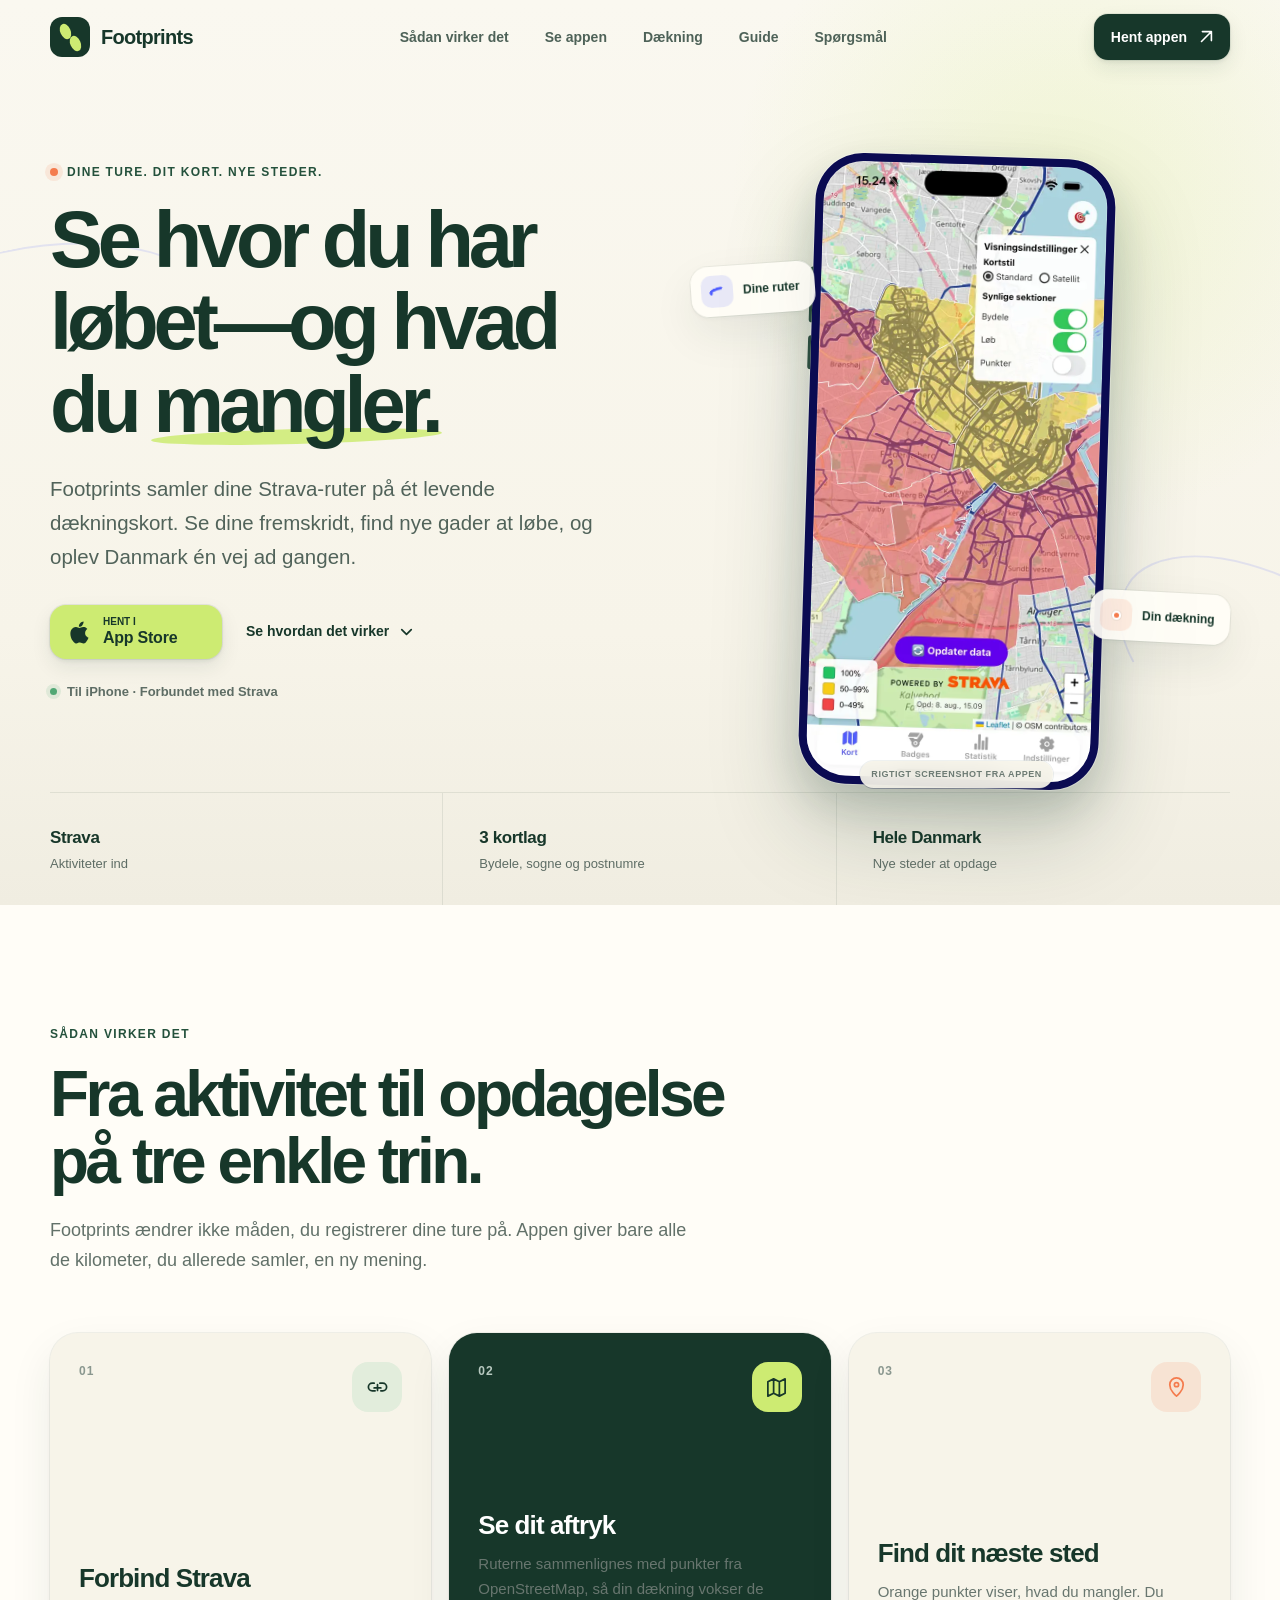
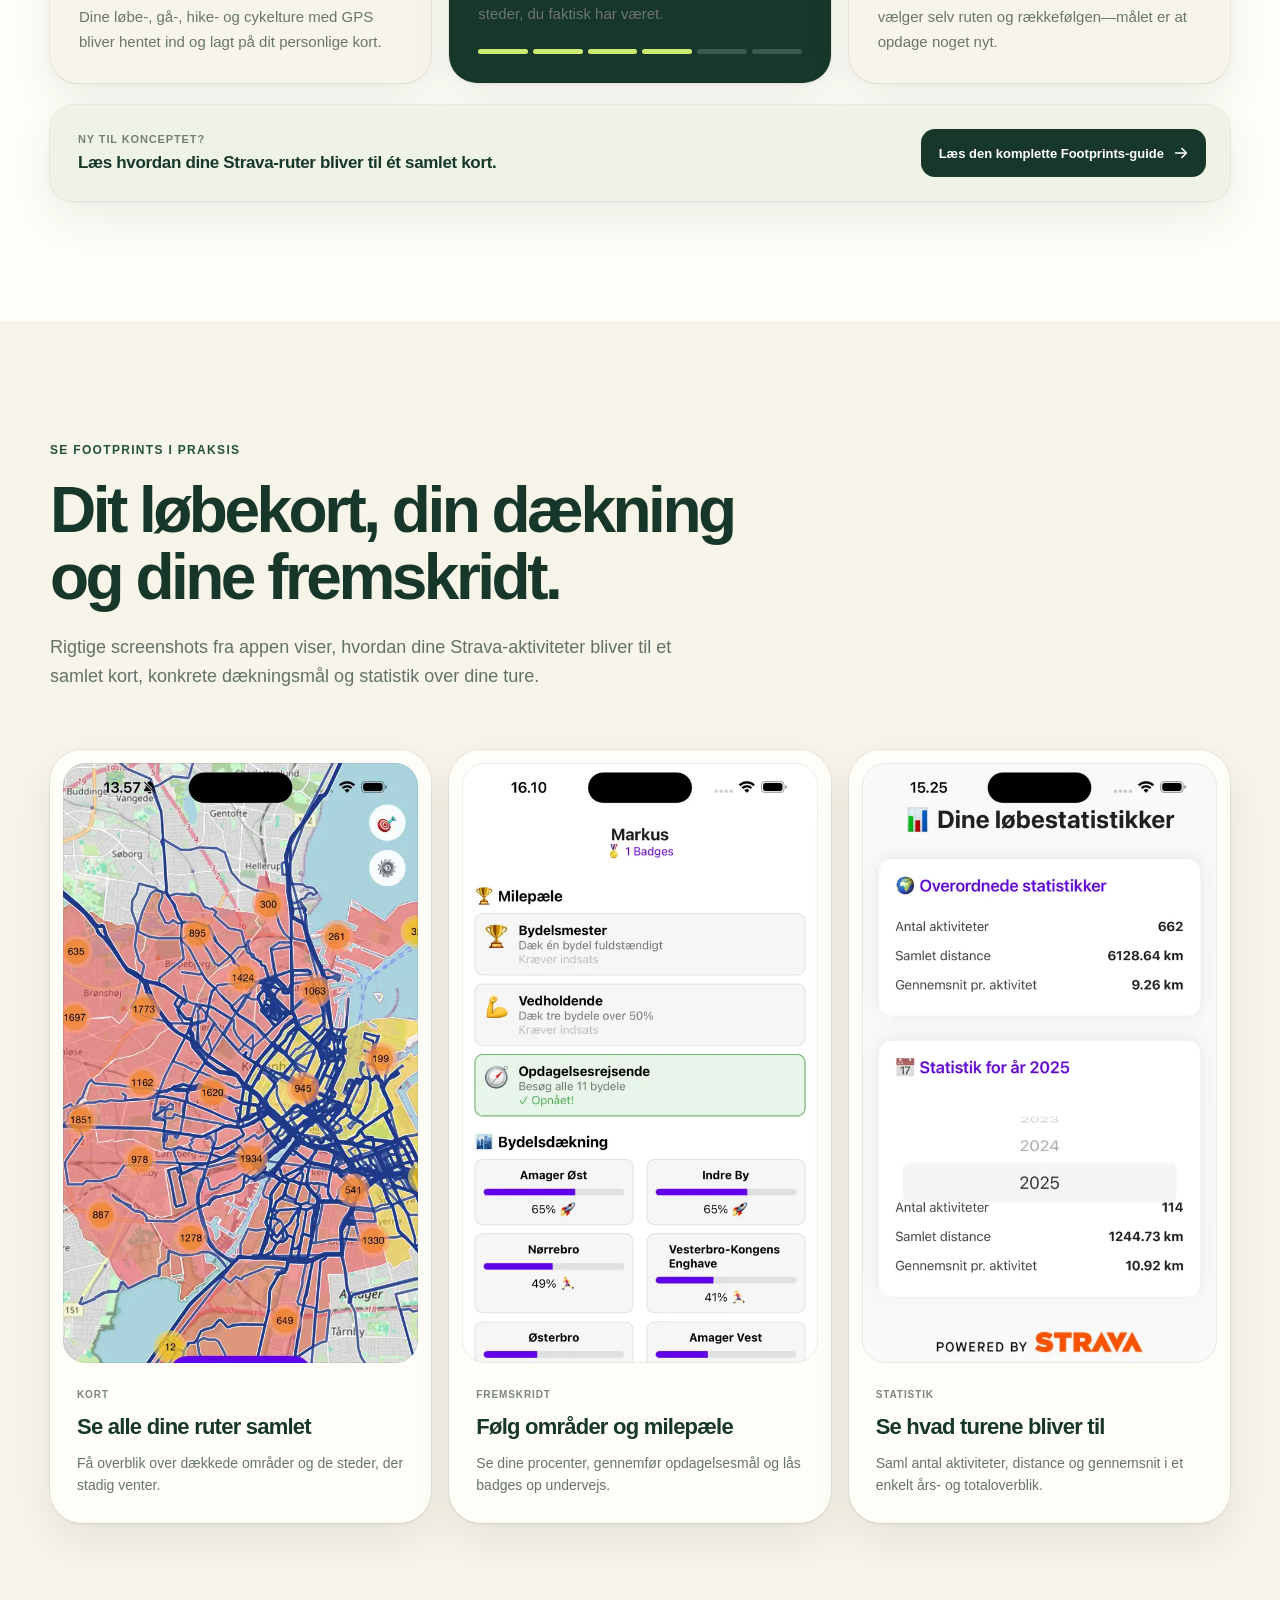
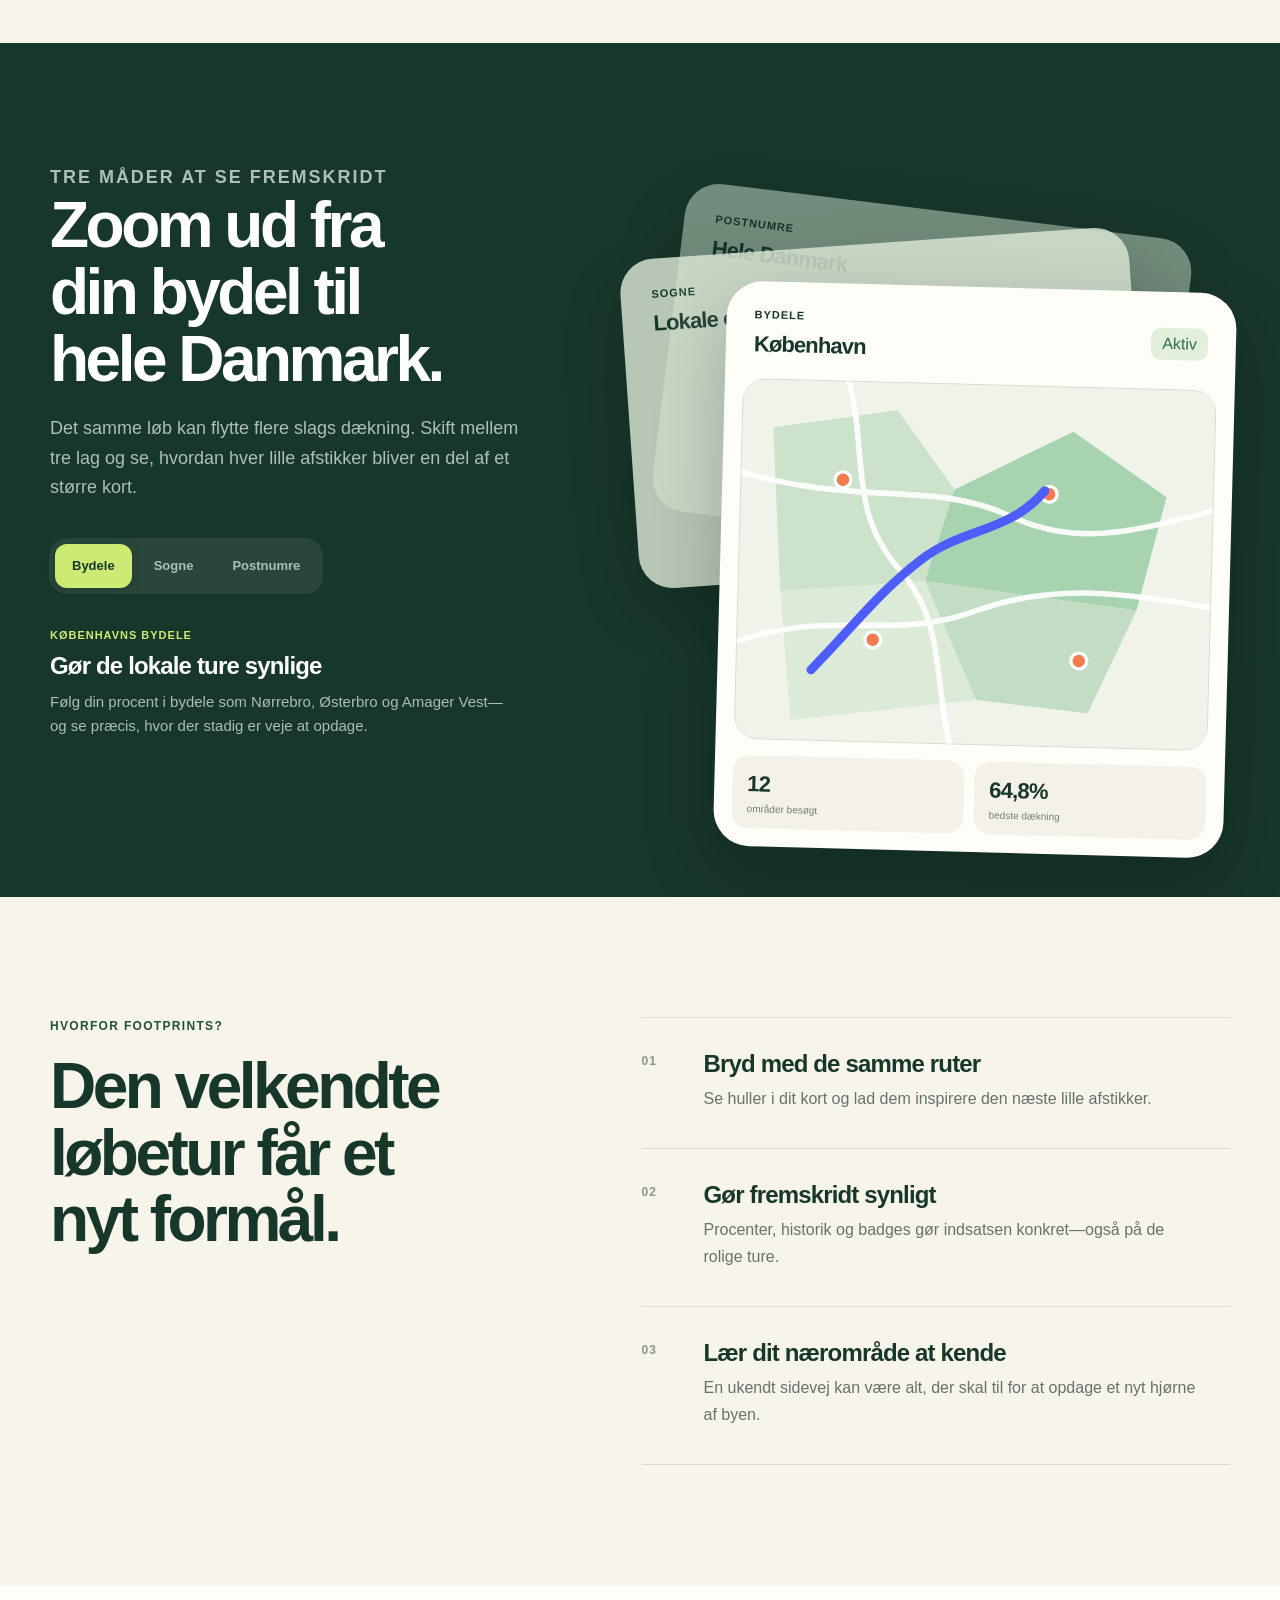
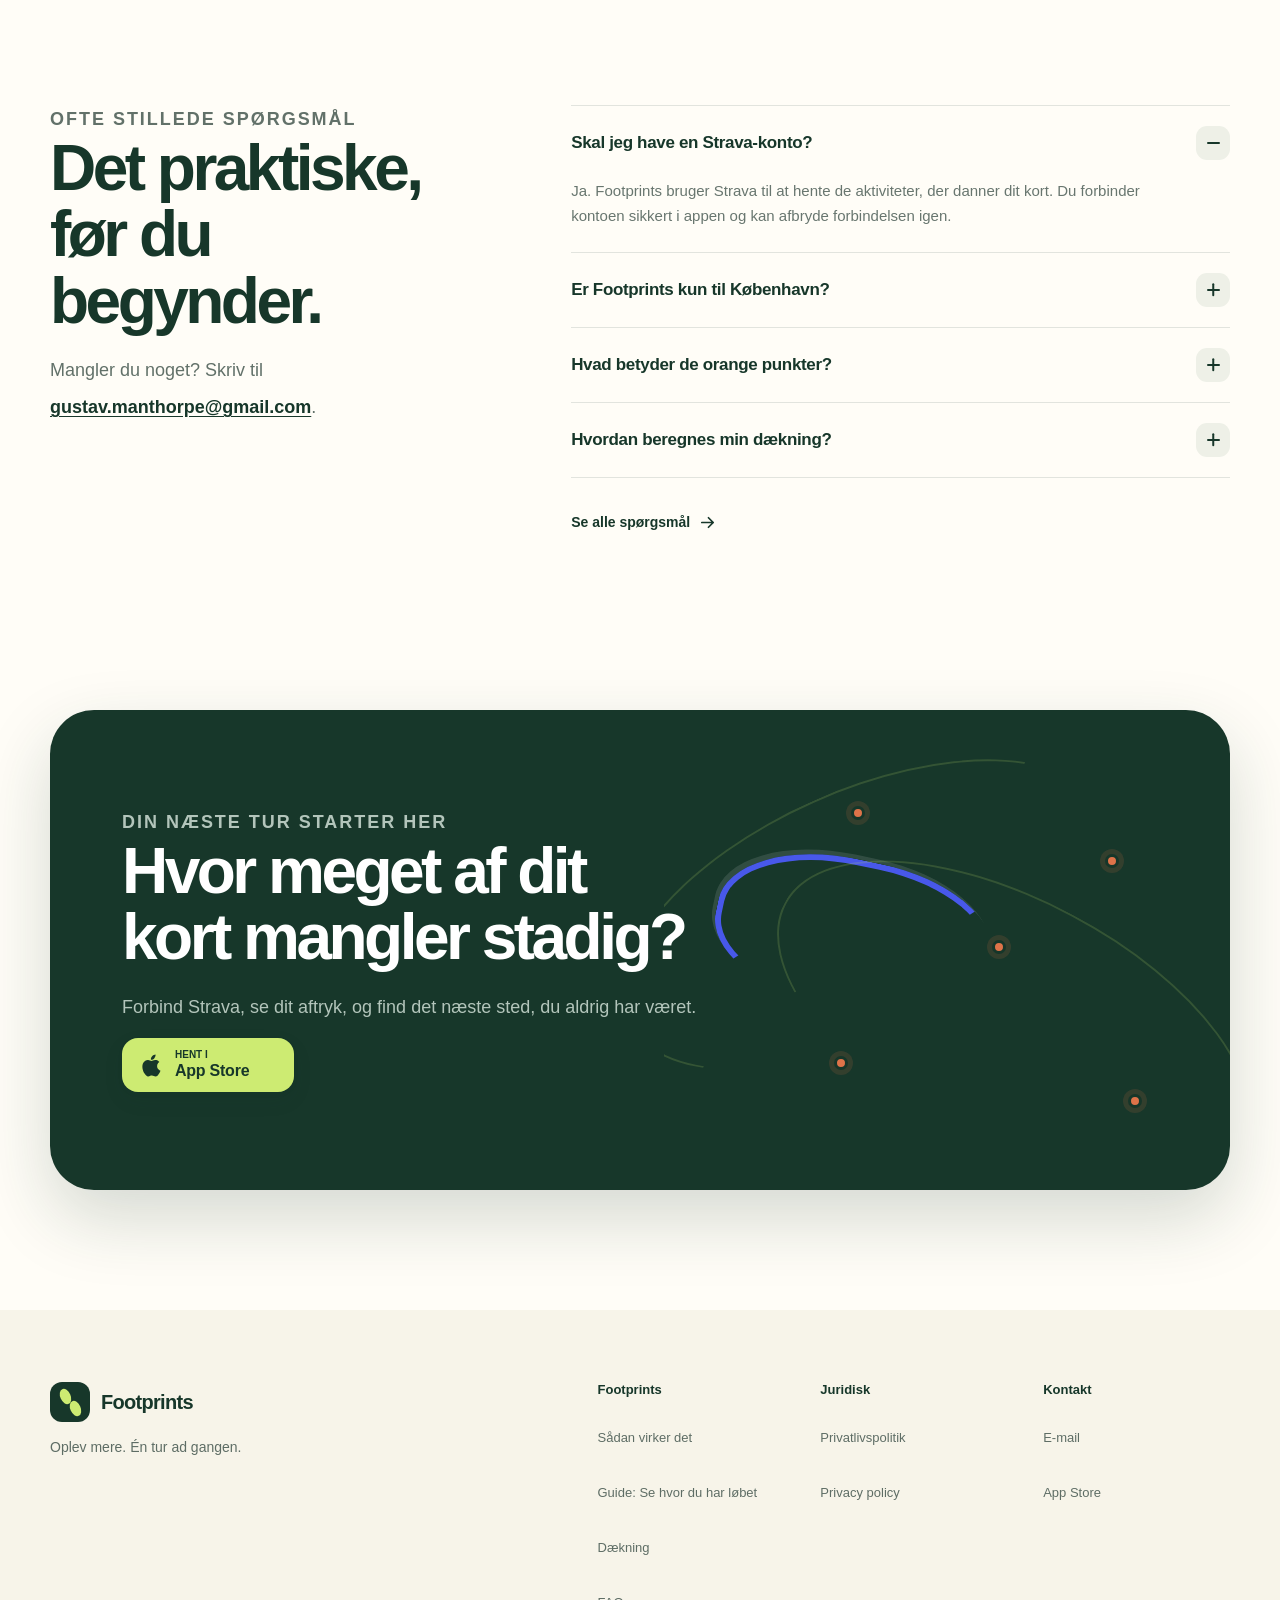
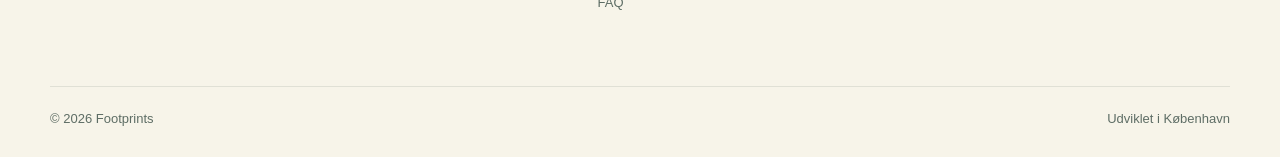
==== commit 38d79899: "Use real app screenshots across Footprints site" ====
--- a/index.html
+++ b/index.html
@@ -52,6 +52,11 @@
             "description": "Footprints visualiserer din personlige dækning af danske bydele, sogne og postnumre ud fra dine Strava-aktiviteter.",
             "url": "https://gust1609.github.io/Footprints-Site/",
             "downloadUrl": "https://apps.apple.com/dk/app/footprints-run-mapper/id6747681968",
+            "screenshot": [
+              "https://gust1609.github.io/Footprints-Site/assets/screenshots/footprints-coverage-map.webp",
+              "https://gust1609.github.io/Footprints-Site/assets/screenshots/footprints-badges.webp",
+              "https://gust1609.github.io/Footprints-Site/assets/screenshots/footprints-run-statistics.webp"
+            ],
             "offers": {
               "@type": "Offer",
               "price": "0",
@@ -79,6 +84,7 @@
 
         <nav class="desktop-nav" aria-label="Primær navigation">
           <a href="#saadan-virker-det">Sådan virker det</a>
+          <a href="#se-appen">Se appen</a>
           <a href="#daekning">Dækning</a>
           <a href="se-hvor-du-har-loebet.html">Guide</a>
           <a href="#spoergsmaal">Spørgsmål</a>
@@ -134,89 +140,29 @@
             </p>
           </div>
 
-          <div class="hero-visual hero-enter hero-enter-three" role="group" aria-label="Illustration af Footprints' dækningskort">
+          <div class="hero-visual hero-enter hero-enter-three" role="group" aria-label="Rigtigt screenshot af Footprints-appens dækningskort">
             <div class="map-caption map-caption-top">
               <span class="caption-icon caption-route" aria-hidden="true"></span>
-              Din seneste tur
-            </div>
-
-            <div class="phone-frame">
-              <div class="phone-screen">
-                <div class="phone-status" aria-hidden="true">
-                  <span>9:41</span>
-                  <span class="dynamic-island"></span>
-                  <span>● ◒</span>
-                </div>
-                <div class="map-toolbar">
-                  <span class="mini-brand">
-                    <svg viewBox="0 0 24 24" aria-hidden="true"><path d="M8.8 3.4c2-.7 4.5.8 5.5 3.5s.1 5.5-1.9 6.2-4.5-.8-5.5-3.5-.1-5.5 1.9-6.2Zm6.8 8.5c2-.7 4.5.8 5.5 3.5s.1 5.5-1.9 6.2-4.5-.8-5.5-3.5-.1-5.5 1.9-6.2Z" /></svg>
-                  </span>
-                  <span class="map-type-pill">Bydele</span>
-                  <span class="map-control" aria-hidden="true">⋯</span>
-                </div>
-
-                <svg class="concept-map" viewBox="0 0 360 610" role="img" aria-label="Kort med grønne dækningsområder, en lilla løberute og orange manglende punkter">
-                  <rect width="360" height="610" fill="#eff1e9" />
-                  <g class="map-water">
-                    <path d="M302-20c-28 75-17 127-38 190-20 60-31 110-17 178 11 53 37 103 28 166-4 28-15 60-35 116h140V-20Z" />
-                  </g>
-                  <g class="map-areas">
-                    <path d="M-10 42 98 23l58 82-25 91-126 21Z" fill="#dce9d8" />
-                    <path d="m156 105 90-45 55 91-37 93-133-48Z" fill="#cbe4cc" />
-                    <path d="m5 217 126-21 48 114-76 84-116-52Z" fill="#e1eddd" />
-                    <path d="m131 196 133 48-22 125-63-59Z" fill="#a7d6b5" />
-                    <path d="m103 394 139-25 26 111-94 81-109-54Z" fill="#d3e8d3" />
-                  </g>
-                  <g class="map-roads" fill="none" stroke-linecap="round">
-                    <path d="M-18 123C72 111 127 141 210 111s130-20 182-7" stroke-width="8" />
-                    <path d="M14 572c76-81 68-150 123-216 49-58 77-122 65-286" stroke-width="7" />
-                    <path d="M-14 314c85-38 138-15 202-48 54-28 101-63 190-63" stroke-width="6" />
-                    <path d="M-5 471c95-43 157-23 215-64 54-38 105-60 169-55" stroke-width="7" />
-                    <path d="M61-12c39 78 20 141 62 193 42 51 15 115 39 176 29 73 107 117 122 230" stroke-width="5" />
-                    <path d="M9 36c82 41 123 5 189 42 58 33 87 18 158-11" stroke-width="4" />
-                  </g>
-                  <g class="map-streets" fill="none" stroke-linecap="round">
-                    <path d="M42 175 85 98l76 54 58-32" />
-                    <path d="m43 246 67 42-38 60" />
-                    <path d="m188 203 24 54-61 37" />
-                    <path d="m202 398-57 46 72 34" />
-                    <path d="m76 429 46 37-23 58" />
-                  </g>
-                  <g class="run-route" fill="none" stroke-linecap="round" stroke-linejoin="round">
-                    <path class="route-halo" d="M48 486c32-37 66-61 82-106 20-55-5-95 28-135 24-29 64-24 74-62 8-31-19-53-1-83" />
-                    <path class="route-line" d="M48 486c32-37 66-61 82-106 20-55-5-95 28-135 24-29 64-24 74-62 8-31-19-53-1-83" />
-                  </g>
-                  <g class="missing-points">
-                    <circle cx="82" cy="155" r="7" />
-                    <circle cx="269" cy="175" r="7" />
-                    <circle cx="87" cy="329" r="7" />
-                    <circle cx="217" cy="343" r="7" />
-                    <circle cx="287" cy="414" r="7" />
-                    <circle cx="126" cy="526" r="7" />
-                  </g>
-                  <circle class="location-halo" cx="48" cy="486" r="14" />
-                  <circle class="location-point" cx="48" cy="486" r="6" />
-                </svg>
-
-                <div class="map-sheet">
-                  <div class="sheet-handle" aria-hidden="true"></div>
-                  <div class="sheet-heading">
-                    <div>
-                      <span class="sheet-kicker">Din dækning</span>
-                      <strong>Nørrebro</strong>
-                    </div>
-                    <span class="coverage-number">64,8%</span>
-                  </div>
-                  <div class="progress-track" aria-hidden="true"><span class="progress-value-65"></span></div>
-                  <p><span class="orange-dot" aria-hidden="true"></span> 312 punkter tilbage at udforske</p>
-                </div>
-              </div>
+              Dine ruter
+            </div>
+
+            <div class="phone-frame phone-frame-screenshot">
+              <img
+                class="hero-app-screenshot"
+                src="assets/screenshots/footprints-coverage-map.webp"
+                width="600"
+                height="1300"
+                alt="Footprints på iPhone med Københavns bydele, samlede Strava-ruter og dækningsfarver på kortet"
+                fetchpriority="high"
+                decoding="async"
+              />
             </div>
 
             <div class="map-caption map-caption-bottom">
               <span class="caption-icon caption-dot" aria-hidden="true"></span>
-              Her mangler du
-            </div>
+              Din dækning
+            </div>
+            <span class="screenshot-label">Rigtigt screenshot fra appen</span>
           </div>
         </div>
 
@@ -280,6 +226,60 @@
             </div>
             <a href="se-hvor-du-har-loebet.html">Læs den komplette Footprints-guide <svg viewBox="0 0 20 20" aria-hidden="true"><path d="M4 10h12m-5-5 5 5-5 5" /></svg></a>
           </aside>
+        </div>
+      </section>
+
+      <section class="section section-product" id="se-appen">
+        <div class="shell">
+          <div class="section-heading product-heading reveal">
+            <p class="eyebrow">Se Footprints i praksis</p>
+            <h2>Dit løbekort, din dækning og dine fremskridt.</h2>
+            <p>Rigtige screenshots fra appen viser, hvordan dine Strava-aktiviteter bliver til et samlet kort, konkrete dækningsmål og statistik over dine ture.</p>
+          </div>
+
+          <div class="app-showcase" role="group" aria-label="Screenshots fra Footprints-appen">
+            <figure class="app-shot reveal">
+              <div class="app-shot-media app-shot-media-map">
+                <img
+                  src="assets/screenshots/footprints-missing-points.webp"
+                  width="600"
+                  height="1300"
+                  alt="Footprints-kort med blå løberuter, farvede bydele og orange klynger af manglende punkter i København"
+                  loading="lazy"
+                  decoding="async"
+                />
+              </div>
+              <figcaption><span>Kort</span><strong>Se alle dine ruter samlet</strong><p>Få overblik over dækkede områder og de steder, der stadig venter.</p></figcaption>
+            </figure>
+
+            <figure class="app-shot reveal">
+              <div class="app-shot-media app-shot-media-badges">
+                <img
+                  src="assets/screenshots/footprints-badges.webp"
+                  width="600"
+                  height="1300"
+                  alt="Footprints-badges med milepæle og dækningsprocenter for Københavns bydele"
+                  loading="lazy"
+                  decoding="async"
+                />
+              </div>
+              <figcaption><span>Fremskridt</span><strong>Følg områder og milepæle</strong><p>Se dine procenter, gennemfør opdagelsesmål og lås badges op undervejs.</p></figcaption>
+            </figure>
+
+            <figure class="app-shot reveal">
+              <div class="app-shot-media app-shot-media-stats">
+                <img
+                  src="assets/screenshots/footprints-run-statistics.webp"
+                  width="600"
+                  height="1300"
+                  alt="Footprints-statistik med antal aktiviteter, samlet distance og gennemsnit pr. aktivitet"
+                  loading="lazy"
+                  decoding="async"
+                />
+              </div>
+              <figcaption><span>Statistik</span><strong>Se hvad turene bliver til</strong><p>Saml antal aktiviteter, distance og gennemsnit i et enkelt års- og totaloverblik.</p></figcaption>
+            </figure>
+          </div>
         </div>
       </section>
 
--- a/styles.css
+++ b/styles.css
@@ -478,6 +478,39 @@
   height: 34px;
 }
 
+.phone-frame-screenshot {
+  width: 300px;
+  padding: 8px;
+  border-radius: 48px;
+  background: #0b0b52;
+  transform: rotate(1.8deg);
+}
+
+.hero-app-screenshot {
+  width: 100%;
+  height: auto;
+  display: block;
+  border-radius: 40px;
+  outline: 1px solid rgba(255, 255, 255, 0.18);
+  outline-offset: -1px;
+}
+
+.screenshot-label {
+  position: absolute;
+  z-index: 4;
+  bottom: 4px;
+  padding: 7px 11px;
+  border-radius: 999px;
+  background: rgba(247, 244, 233, 0.9);
+  color: #6d7b74;
+  box-shadow: 0 0 0 1px rgba(23, 55, 42, 0.07);
+  backdrop-filter: blur(10px);
+  font-size: 9px;
+  font-weight: 750;
+  letter-spacing: 0.06em;
+  text-transform: uppercase;
+}
+
 .phone-screen {
   position: relative;
   height: 628px;
@@ -836,6 +869,93 @@
 
 .section-how {
   background: var(--paper);
+}
+
+.section-product {
+  overflow: hidden;
+  background: var(--cream);
+}
+
+.product-heading {
+  max-width: 840px;
+}
+
+.app-showcase {
+  display: grid;
+  grid-template-columns: repeat(3, minmax(0, 1fr));
+  gap: 18px;
+}
+
+.app-shot {
+  min-width: 0;
+  margin: 0;
+  padding: 13px 13px 26px;
+  overflow: hidden;
+  border-radius: 32px;
+  background: var(--paper);
+  box-shadow: var(--shadow-card);
+  transition-property: transform, box-shadow;
+  transition-duration: 180ms;
+  transition-timing-function: var(--ease-out);
+}
+
+.app-shot:hover {
+  transform: translateY(-5px);
+  box-shadow: var(--shadow-card-hover);
+}
+
+.app-shot-media {
+  height: 600px;
+  overflow: hidden;
+  border-radius: 23px;
+  background: #eef0eb;
+  outline: 1px solid rgba(23, 55, 42, 0.08);
+  outline-offset: -1px;
+}
+
+.app-shot-media-map {
+  background: #d9e8eb;
+}
+
+.app-shot-media-badges,
+.app-shot-media-stats {
+  background: #f4f4f4;
+}
+
+.app-shot-media img {
+  width: 100%;
+  height: 100%;
+  display: block;
+  object-fit: cover;
+  object-position: top center;
+}
+
+.app-shot figcaption {
+  display: flex;
+  flex-direction: column;
+  padding: 24px 14px 0;
+}
+
+.app-shot figcaption > span {
+  margin-bottom: 8px;
+  color: #78867e;
+  font-size: 10px;
+  font-weight: 800;
+  letter-spacing: 0.09em;
+  text-transform: uppercase;
+}
+
+.app-shot figcaption strong {
+  margin-bottom: 9px;
+  font-size: 22px;
+  letter-spacing: -0.035em;
+}
+
+.app-shot figcaption p {
+  margin: 0;
+  color: #65746c;
+  font-size: 14px;
+  line-height: 1.6;
 }
 
 .steps-grid {
@@ -1896,67 +2016,59 @@
   margin: 48px 0 0;
 }
 
-.article-map-illustration {
-  position: relative;
-  padding: 14px;
+.article-screenshot-stage {
+  min-height: 510px;
+  display: grid;
+  grid-template-columns: minmax(0, 1fr) minmax(0, 1fr) minmax(210px, 1.2fr);
+  align-items: center;
+  gap: 20px;
+  padding: 30px;
+  overflow: hidden;
   border-radius: 38px;
-  background: var(--cream);
+  background:
+    radial-gradient(circle at 26% 16%, rgba(205, 235, 114, 0.2), transparent 31%),
+    linear-gradient(145deg, #17372a, #0c251b);
   box-shadow: var(--shadow-card);
 }
 
-.article-map-illustration svg {
+.article-screen {
   width: 100%;
   height: auto;
-  border-radius: 26px;
-  outline: 1px solid rgba(0, 0, 0, 0.1);
+  display: block;
+  border-radius: 25px;
+  outline: 1px solid rgba(255, 255, 255, 0.2);
   outline-offset: -1px;
-}
-
-.article-map-key {
-  position: absolute;
-  right: 28px;
-  bottom: 28px;
-  display: flex;
-  gap: 8px;
-  padding: 8px;
-  border-radius: 14px;
-  background: rgba(255, 253, 247, 0.92);
-  box-shadow: 0 0 0 1px rgba(23, 55, 42, 0.07), 0 6px 18px rgba(23, 55, 42, 0.1);
-  backdrop-filter: blur(12px);
-}
-
-.article-map-key span {
-  min-height: 34px;
-  display: inline-flex;
-  align-items: center;
-  gap: 7px;
-  padding: 0 9px;
-  border-radius: 9px;
-  color: var(--forest);
+  box-shadow: 0 18px 40px rgba(0, 0, 0, 0.25);
+}
+
+.article-screen-map {
+  transform: rotate(-2deg);
+}
+
+.article-screen-progress {
+  transform: rotate(2deg);
+}
+
+.article-screen-note {
+  display: flex;
+  flex-direction: column;
+  gap: 9px;
+  padding-left: 9px;
+  color: var(--white);
+}
+
+.article-screen-note span {
+  color: var(--lime);
   font-size: 10px;
-  font-weight: 750;
-}
-
-.article-map-key i {
-  display: block;
-  flex: 0 0 auto;
-}
-
-.key-route {
-  width: 18px;
-  height: 6px;
-  border-top: 3px solid var(--route);
-  border-radius: 50%;
-  transform: rotate(-12deg);
-}
-
-.key-missing {
-  width: 9px;
-  height: 9px;
-  border: 2px solid var(--white);
-  border-radius: 50%;
-  background: var(--orange);
-  box-shadow: 0 0 0 1px rgba(23, 55, 42, 0.1);
+  font-weight: 800;
+  letter-spacing: 0.09em;
+  text-transform: uppercase;
+}
+
+.article-screen-note strong {
+  font-size: clamp(24px, 3.2vw, 34px);
+  line-height: 1.08;
+  letter-spacing: -0.045em;
 }
 
 .article-figure figcaption {
@@ -2295,6 +2407,10 @@
     width: 315px;
   }
 
+  .phone-frame-screenshot {
+    width: 292px;
+  }
+
   .phone-screen {
     height: 590px;
   }
@@ -2331,6 +2447,23 @@
   .guide-callout {
     align-items: flex-start;
     flex-direction: column;
+  }
+
+  .app-showcase {
+    grid-template-columns: none;
+    grid-auto-flow: column;
+    grid-auto-columns: min(82vw, 420px);
+    gap: 14px;
+    margin-right: calc((100vw - var(--shell)) / -2);
+    padding: 2px calc((100vw - var(--shell)) / 2) 18px 2px;
+    overflow-x: auto;
+    overscroll-behavior-inline: contain;
+    scroll-snap-type: inline mandatory;
+    scrollbar-width: thin;
+  }
+
+  .app-shot {
+    scroll-snap-align: start;
   }
 
   .coverage-grid,
@@ -2509,6 +2642,18 @@
     transform: rotate(1.2deg);
   }
 
+  .phone-frame-screenshot {
+    padding: 7px;
+  }
+
+  .hero-app-screenshot {
+    border-radius: 36px;
+  }
+
+  .screenshot-label {
+    bottom: -2px;
+  }
+
   .phone-screen {
     height: 540px;
     border-radius: 35px;
@@ -2592,6 +2737,28 @@
     justify-content: space-between;
   }
 
+  .app-showcase {
+    grid-auto-columns: min(86vw, 330px);
+  }
+
+  .app-shot {
+    padding: 10px 10px 22px;
+    border-radius: 28px;
+  }
+
+  .app-shot-media {
+    height: 500px;
+    border-radius: 20px;
+  }
+
+  .app-shot figcaption {
+    padding: 20px 11px 0;
+  }
+
+  .app-shot figcaption strong {
+    font-size: 20px;
+  }
+
   .coverage-tabs {
     width: 100%;
   }
@@ -2780,25 +2947,26 @@
     font-size: 18px !important;
   }
 
-  .article-map-illustration {
-    padding: 8px;
-    border-radius: 25px;
-  }
-
-  .article-map-illustration svg {
-    border-radius: 18px;
-  }
-
-  .article-map-key {
-    position: static;
-    flex-direction: column;
-    margin-top: 8px;
-    background: var(--paper);
-    box-shadow: none;
-  }
-
-  .article-map-key span {
-    min-height: 30px;
+  .article-screenshot-stage {
+    min-height: 0;
+    grid-template-columns: repeat(2, minmax(0, 1fr));
+    gap: 14px;
+    padding: 20px;
+    border-radius: 26px;
+  }
+
+  .article-screen {
+    border-radius: 19px;
+  }
+
+  .article-screen-note {
+    grid-column: 1 / -1;
+    padding: 12px 2px 2px;
+  }
+
+  .article-screen-note strong {
+    max-width: 300px;
+    font-size: 25px;
   }
 
   .article-definition-grid {
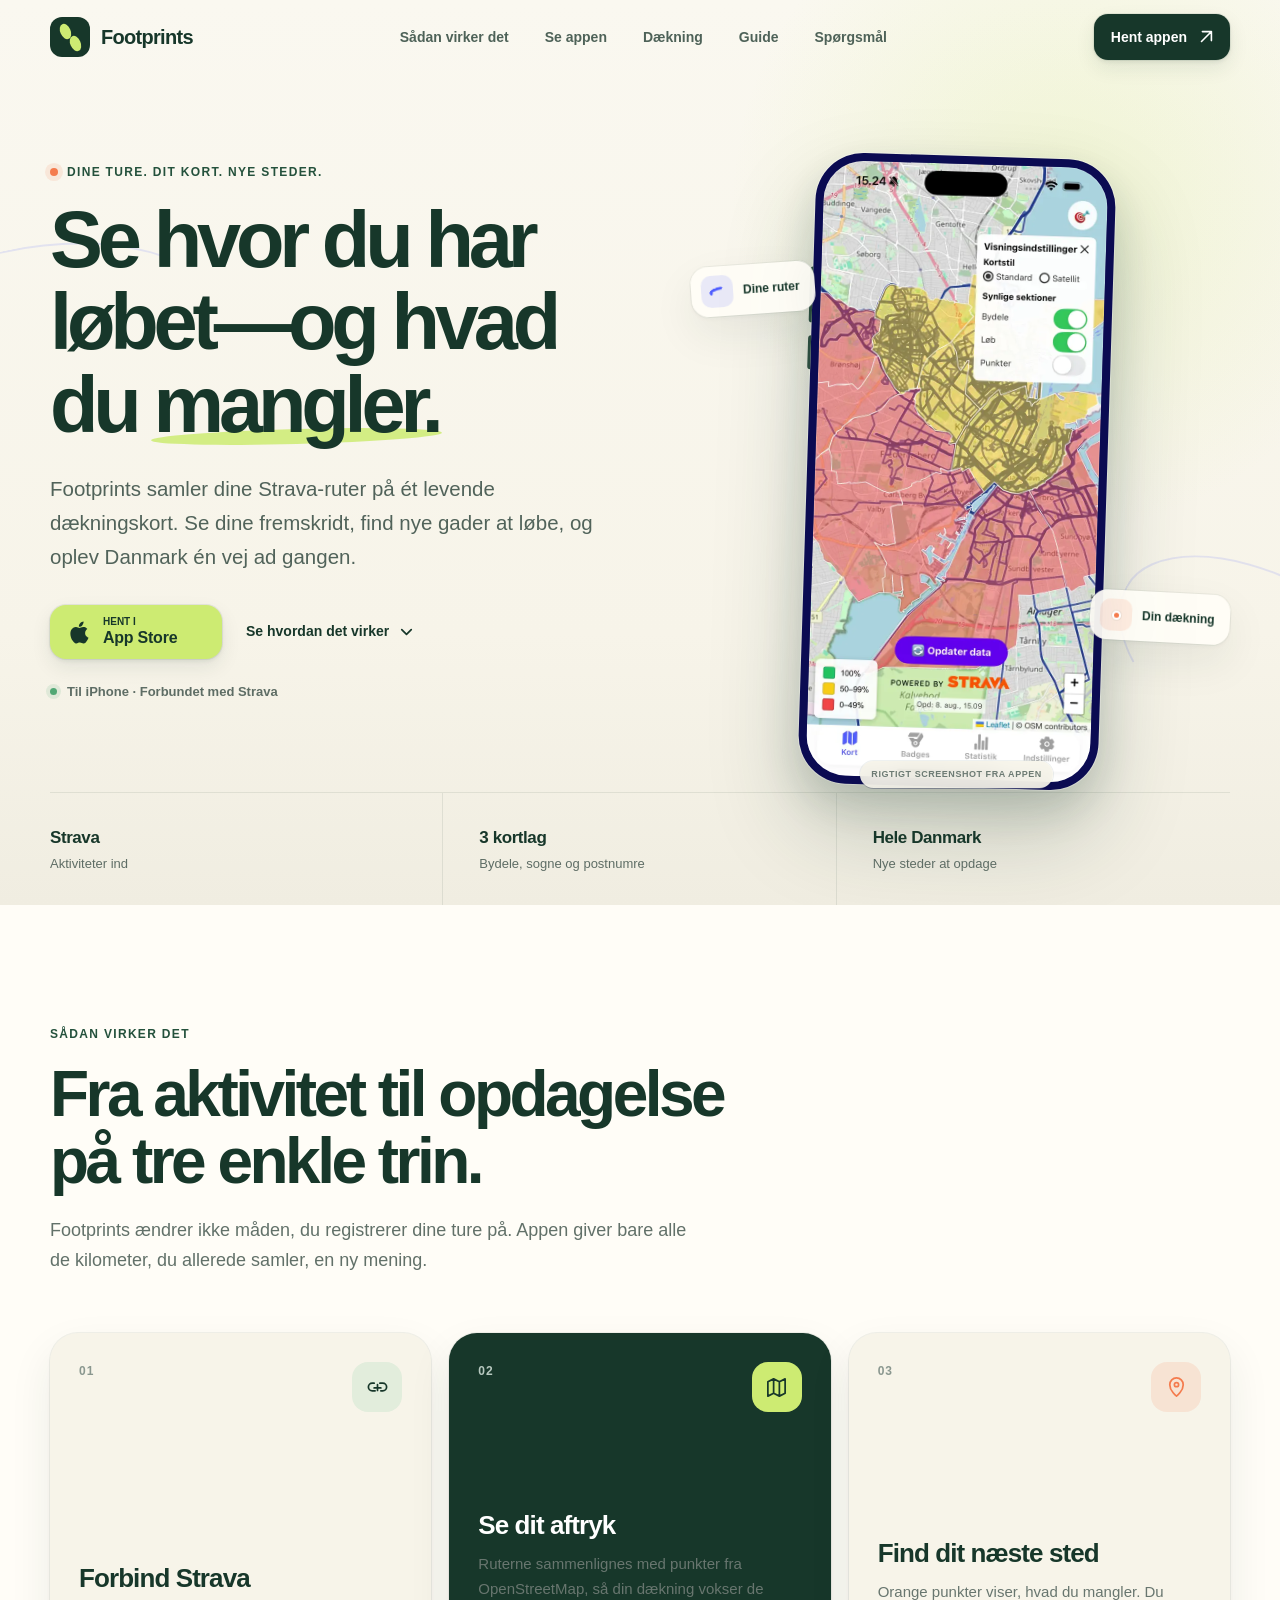
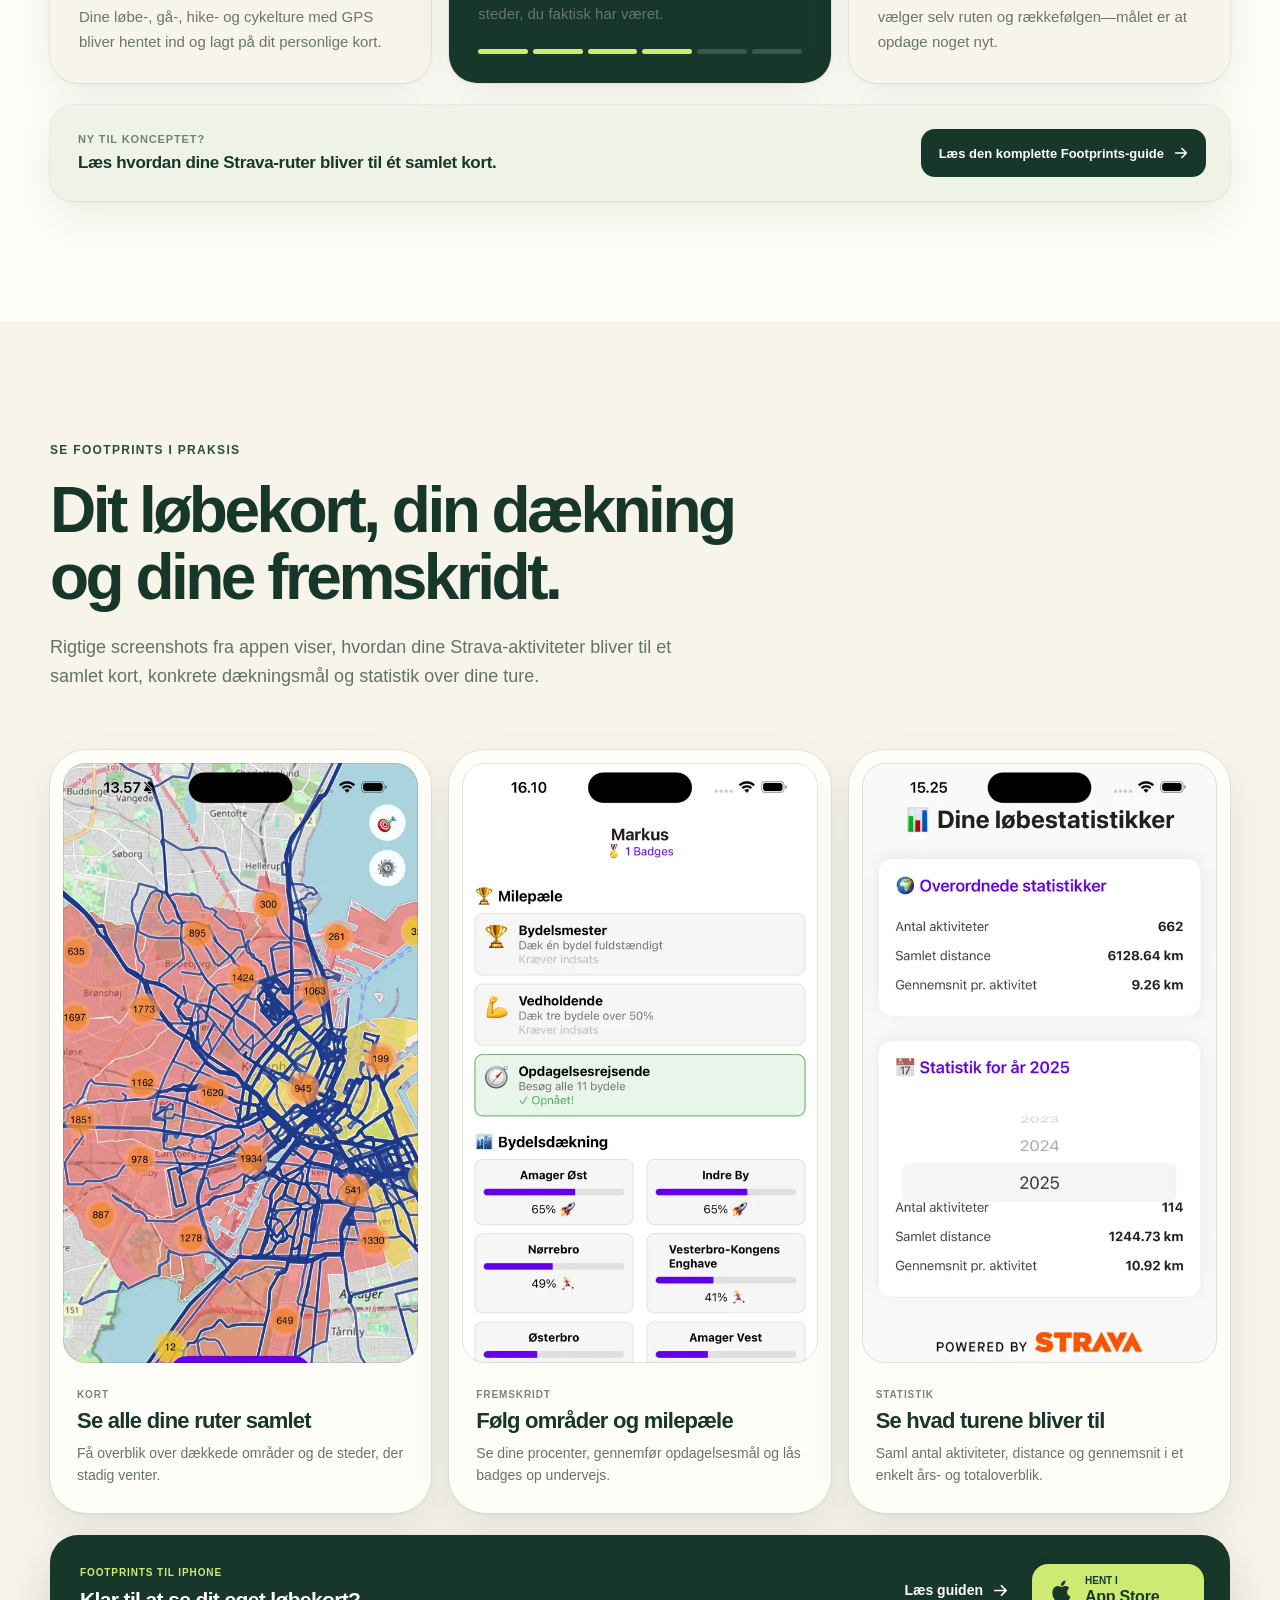
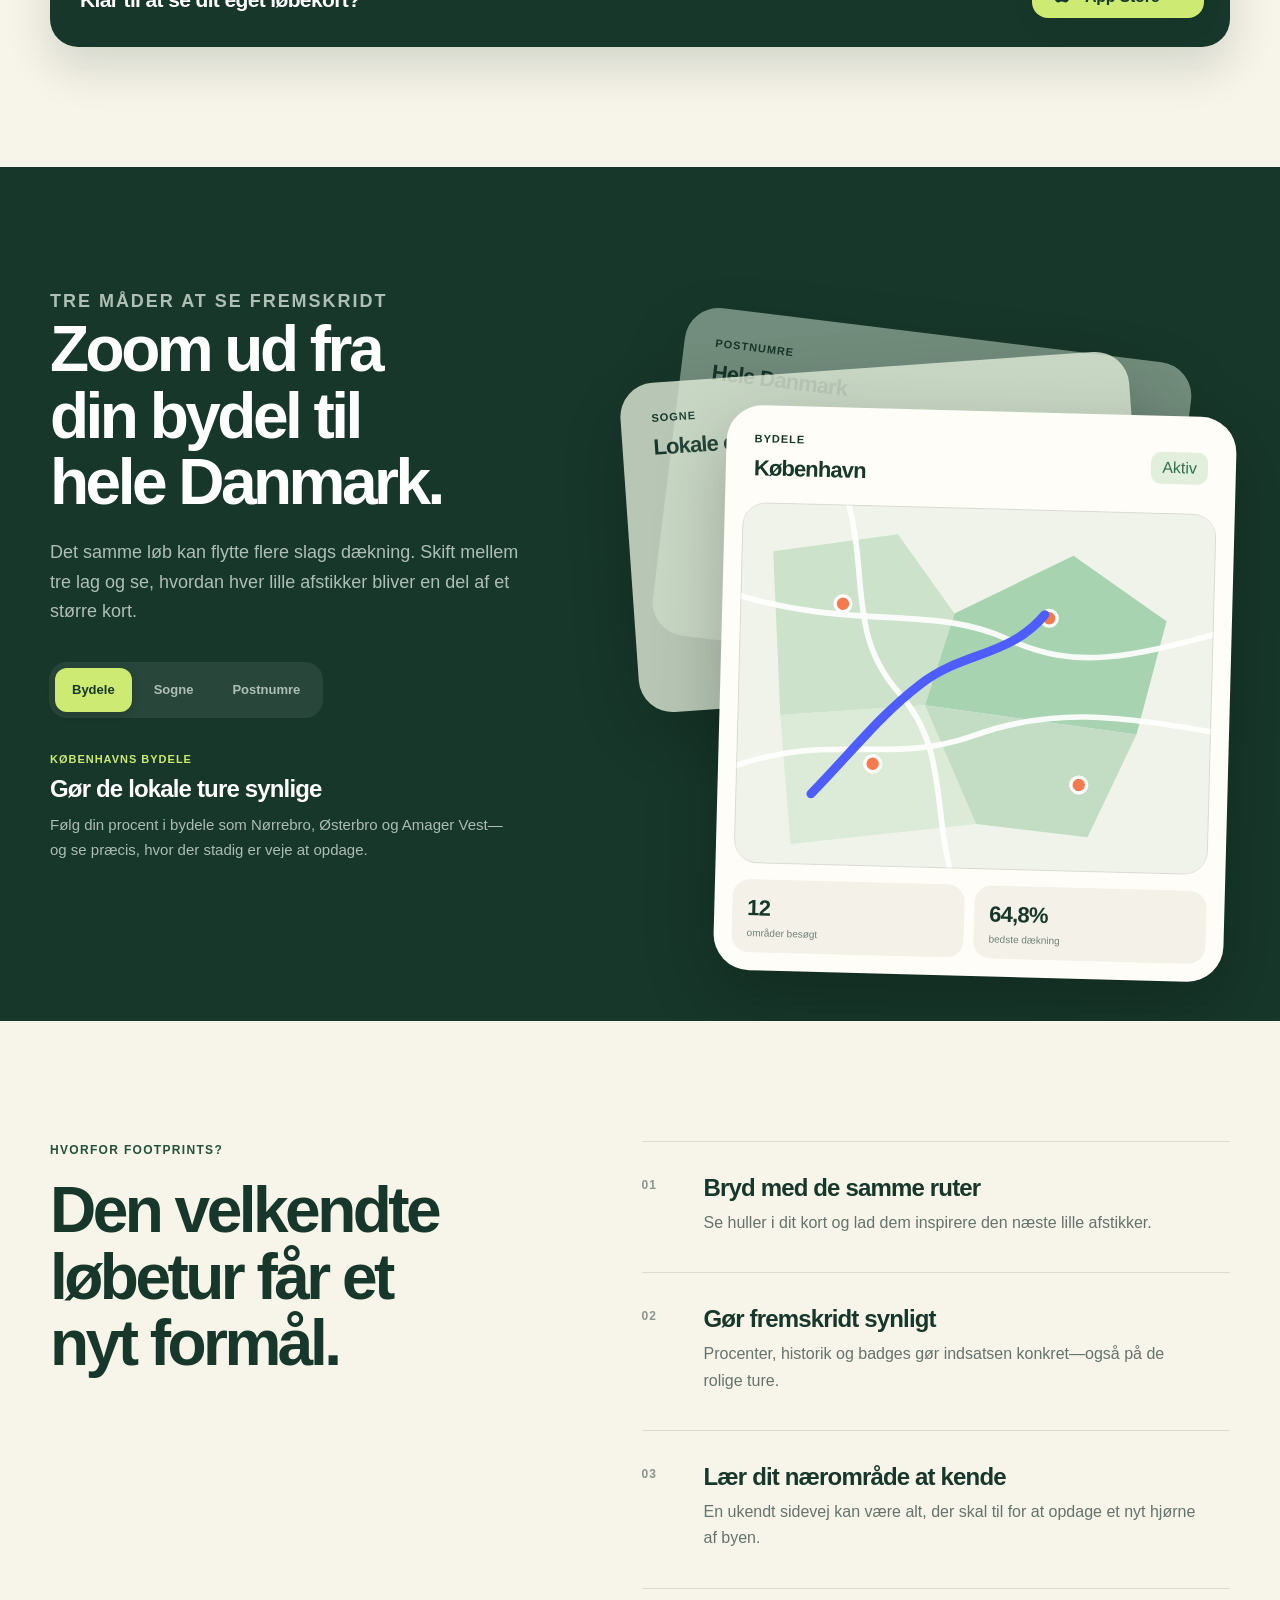
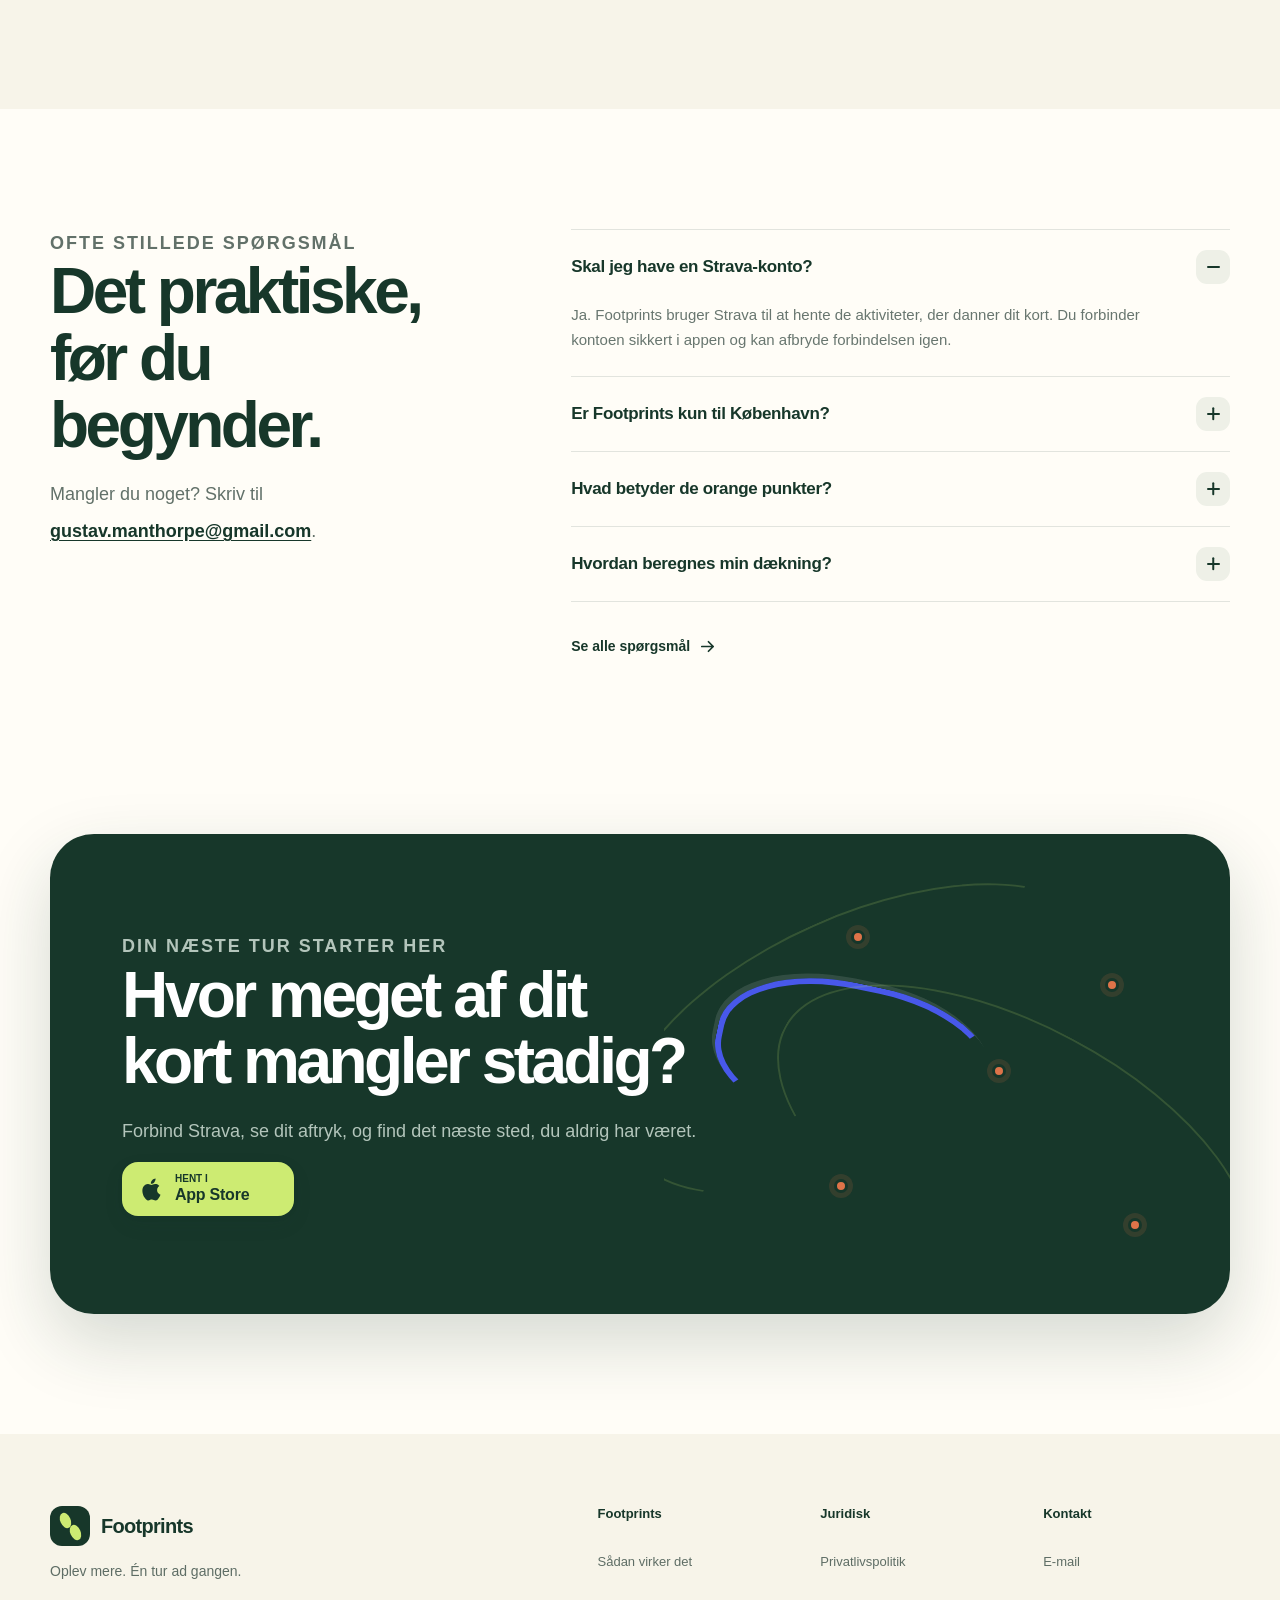
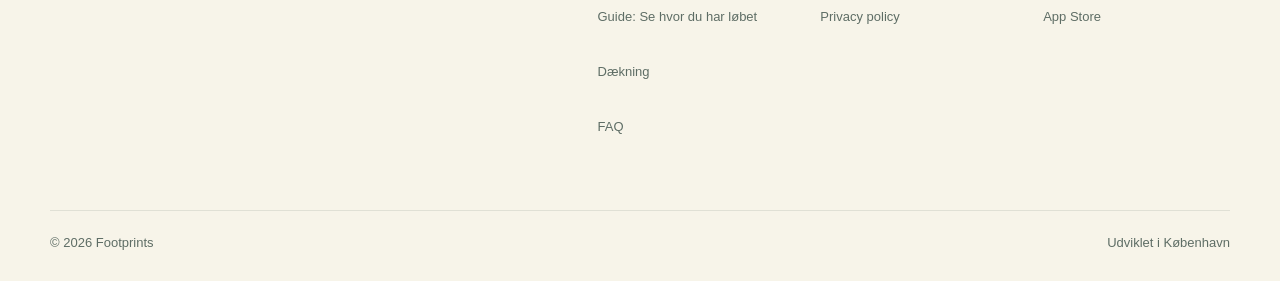
==== commit e875482b: "Polish Footprints site SEO and conversion flow" ====
--- a/index.html
+++ b/index.html
@@ -249,7 +249,7 @@
                   decoding="async"
                 />
               </div>
-              <figcaption><span>Kort</span><strong>Se alle dine ruter samlet</strong><p>Få overblik over dækkede områder og de steder, der stadig venter.</p></figcaption>
+              <figcaption><span>Kort</span><h3>Se alle dine ruter samlet</h3><p>Få overblik over dækkede områder og de steder, der stadig venter.</p></figcaption>
             </figure>
 
             <figure class="app-shot reveal">
@@ -263,7 +263,7 @@
                   decoding="async"
                 />
               </div>
-              <figcaption><span>Fremskridt</span><strong>Følg områder og milepæle</strong><p>Se dine procenter, gennemfør opdagelsesmål og lås badges op undervejs.</p></figcaption>
+              <figcaption><span>Fremskridt</span><h3>Følg områder og milepæle</h3><p>Se dine procenter, gennemfør opdagelsesmål og lås badges op undervejs.</p></figcaption>
             </figure>
 
             <figure class="app-shot reveal">
@@ -277,8 +277,21 @@
                   decoding="async"
                 />
               </div>
-              <figcaption><span>Statistik</span><strong>Se hvad turene bliver til</strong><p>Saml antal aktiviteter, distance og gennemsnit i et enkelt års- og totaloverblik.</p></figcaption>
+              <figcaption><span>Statistik</span><h3>Se hvad turene bliver til</h3><p>Saml antal aktiviteter, distance og gennemsnit i et enkelt års- og totaloverblik.</p></figcaption>
             </figure>
+          </div>
+
+          <p class="showcase-swipe-hint" aria-hidden="true">Swipe for at se flere appskærme <span>→</span></p>
+
+          <div class="showcase-footer reveal">
+            <div><span>Footprints til iPhone</span><strong>Klar til at se dit eget løbekort?</strong></div>
+            <div class="showcase-footer-actions">
+              <a class="text-link text-link-light" href="se-hvor-du-har-loebet.html">Læs guiden <svg viewBox="0 0 20 20" aria-hidden="true"><path d="M4 10h12m-5-5 5 5-5 5" /></svg></a>
+              <a class="button button-primary" href="https://apps.apple.com/dk/app/footprints-run-mapper/id6747681968" target="_blank" rel="noreferrer">
+                <svg class="apple-icon" viewBox="0 0 24 24" aria-hidden="true"><path d="M16.7 12.9c0-2.4 2-3.6 2.1-3.7-1.1-1.7-2.9-1.9-3.6-1.9-1.5-.2-3 .9-3.7.9-.8 0-2-1-3.3-.9-1.7 0-3.3 1-4.2 2.6-1.8 3.1-.5 7.7 1.3 10.2.9 1.2 1.9 2.6 3.2 2.5 1.3-.1 1.8-.8 3.4-.8 1.6 0 2 .8 3.4.8 1.4 0 2.3-1.2 3.1-2.5 1-1.4 1.4-2.8 1.4-2.9-.1 0-3.1-1.2-3.1-4.3ZM14.2 5.7c.7-.9 1.2-2.1 1.1-3.3-1.1 0-2.4.7-3.2 1.6-.7.8-1.3 2-1.1 3.2 1.2.1 2.5-.6 3.2-1.5Z" /></svg>
+                <span><small>Hent i</small>App Store</span>
+              </a>
+            </div>
           </div>
         </div>
       </section>
--- a/styles.css
+++ b/styles.css
@@ -423,6 +423,14 @@
   transform: translateY(3px);
 }
 
+.text-link-light {
+  color: var(--white);
+}
+
+.text-link-light:hover svg {
+  transform: translateX(3px);
+}
+
 .hero-note {
   display: flex;
   align-items: center;
@@ -511,227 +519,6 @@
   text-transform: uppercase;
 }
 
-.phone-screen {
-  position: relative;
-  height: 628px;
-  overflow: hidden;
-  border-radius: 40px;
-  background: #eff1e9;
-}
-
-.phone-status {
-  position: absolute;
-  z-index: 5;
-  top: 0;
-  left: 0;
-  right: 0;
-  height: 45px;
-  display: grid;
-  grid-template-columns: 1fr auto 1fr;
-  align-items: center;
-  padding: 0 19px;
-  color: #163429;
-  font-size: 10px;
-  font-weight: 750;
-}
-
-.phone-status span:last-child {
-  text-align: right;
-  letter-spacing: 2px;
-}
-
-.dynamic-island {
-  width: 88px;
-  height: 25px;
-  border-radius: 20px;
-  background: #10271f;
-}
-
-.map-toolbar {
-  position: absolute;
-  z-index: 4;
-  top: 52px;
-  left: 14px;
-  right: 14px;
-  display: flex;
-  align-items: center;
-  justify-content: space-between;
-}
-
-.mini-brand,
-.map-control {
-  width: 38px;
-  height: 38px;
-  display: grid;
-  place-items: center;
-  border-radius: 12px;
-  background: rgba(255, 255, 255, 0.94);
-  color: var(--forest);
-  box-shadow: 0 1px 4px rgba(23, 55, 42, 0.12);
-}
-
-.mini-brand svg {
-  width: 21px;
-  fill: currentColor;
-}
-
-.map-control {
-  padding-bottom: 8px;
-  font-size: 20px;
-  font-weight: 800;
-}
-
-.map-type-pill {
-  min-height: 34px;
-  display: inline-flex;
-  align-items: center;
-  padding: 0 13px;
-  border-radius: 11px;
-  background: rgba(255, 255, 255, 0.94);
-  box-shadow: 0 1px 4px rgba(23, 55, 42, 0.12);
-  font-size: 11px;
-  font-weight: 750;
-}
-
-.concept-map {
-  width: 100%;
-  height: 100%;
-}
-
-.map-water path {
-  fill: #dbe8ea;
-}
-
-.map-areas path {
-  stroke: rgba(23, 55, 42, 0.09);
-  stroke-width: 1.2;
-}
-
-.map-roads path {
-  stroke: rgba(255, 255, 255, 0.93);
-}
-
-.map-streets path {
-  stroke: #d4dbd3;
-  stroke-width: 3;
-}
-
-.route-halo {
-  stroke: rgba(255, 255, 255, 0.96);
-  stroke-width: 11;
-}
-
-.route-line {
-  stroke: var(--route);
-  stroke-width: 6;
-}
-
-.missing-points circle {
-  fill: var(--orange);
-  stroke: var(--white);
-  stroke-width: 3;
-}
-
-.location-halo {
-  fill: rgba(78, 93, 255, 0.18);
-}
-
-.location-point {
-  fill: var(--route);
-  stroke: var(--white);
-  stroke-width: 2.5;
-}
-
-.map-sheet {
-  position: absolute;
-  z-index: 5;
-  right: 10px;
-  bottom: 10px;
-  left: 10px;
-  padding: 12px 17px 16px;
-  border-radius: 24px 24px 31px 31px;
-  background: rgba(255, 253, 247, 0.95);
-  box-shadow: 0 -1px 0 rgba(23, 55, 42, 0.04), 0 -10px 28px rgba(23, 55, 42, 0.08);
-  backdrop-filter: blur(12px);
-}
-
-.sheet-handle {
-  width: 34px;
-  height: 4px;
-  margin: 0 auto 12px;
-  border-radius: 4px;
-  background: #d8ddd6;
-}
-
-.sheet-heading {
-  display: flex;
-  align-items: flex-end;
-  justify-content: space-between;
-  gap: 12px;
-}
-
-.sheet-heading > div {
-  display: flex;
-  flex-direction: column;
-  gap: 2px;
-}
-
-.sheet-kicker {
-  color: #7b8982;
-  font-size: 9px;
-  font-weight: 700;
-  letter-spacing: 0.08em;
-  text-transform: uppercase;
-}
-
-.sheet-heading strong {
-  font-size: 20px;
-  letter-spacing: -0.04em;
-}
-
-.coverage-number {
-  color: #1b6b45;
-  font-size: 26px;
-  font-weight: 800;
-  font-variant-numeric: tabular-nums;
-  letter-spacing: -0.045em;
-}
-
-.progress-track {
-  height: 7px;
-  margin-top: 12px;
-  overflow: hidden;
-  border-radius: 7px;
-  background: #e4e9e0;
-}
-
-.progress-track span {
-  display: block;
-  height: 100%;
-  border-radius: inherit;
-  background: #5eaf78;
-}
-
-.progress-value-65 {
-  width: 64.8%;
-}
-
-.map-sheet p {
-  display: flex;
-  align-items: center;
-  gap: 6px;
-  margin: 11px 0 0;
-  color: #6b7972;
-  font-size: 10px;
-  font-weight: 650;
-}
-
-.orange-dot {
-  width: 7px;
-  height: 7px;
-  border-radius: 50%;
-  background: var(--orange);
-}
 
 .map-caption {
   position: absolute;
@@ -891,7 +678,7 @@
   margin: 0;
   padding: 13px 13px 26px;
   overflow: hidden;
-  border-radius: 32px;
+  border-radius: 36px;
   background: var(--paper);
   box-shadow: var(--shadow-card);
   transition-property: transform, box-shadow;
@@ -899,17 +686,12 @@
   transition-timing-function: var(--ease-out);
 }
 
-.app-shot:hover {
-  transform: translateY(-5px);
-  box-shadow: var(--shadow-card-hover);
-}
-
 .app-shot-media {
   height: 600px;
   overflow: hidden;
   border-radius: 23px;
   background: #eef0eb;
-  outline: 1px solid rgba(23, 55, 42, 0.08);
+  outline: 1px solid rgba(0, 0, 0, 0.1);
   outline-offset: -1px;
 }
 
@@ -945,9 +727,10 @@
   text-transform: uppercase;
 }
 
-.app-shot figcaption strong {
+.app-shot figcaption h3 {
   margin-bottom: 9px;
   font-size: 22px;
+  font-weight: 720;
   letter-spacing: -0.035em;
 }
 
@@ -956,6 +739,50 @@
   color: #65746c;
   font-size: 14px;
   line-height: 1.6;
+}
+
+.showcase-swipe-hint {
+  display: none;
+}
+
+.showcase-footer {
+  min-height: 112px;
+  display: flex;
+  align-items: center;
+  justify-content: space-between;
+  gap: 32px;
+  margin-top: 22px;
+  padding: 24px 26px 24px 30px;
+  border-radius: 28px;
+  background: var(--forest);
+  color: var(--white);
+  box-shadow: 0 20px 46px rgba(23, 55, 42, 0.16);
+}
+
+.showcase-footer > div:first-child {
+  display: flex;
+  flex-direction: column;
+  gap: 4px;
+}
+
+.showcase-footer > div:first-child span {
+  color: var(--lime);
+  font-size: 10px;
+  font-weight: 800;
+  letter-spacing: 0.09em;
+  text-transform: uppercase;
+}
+
+.showcase-footer > div:first-child strong {
+  font-size: 21px;
+  letter-spacing: -0.03em;
+}
+
+.showcase-footer-actions {
+  display: flex;
+  flex: 0 0 auto;
+  align-items: center;
+  gap: 22px;
 }
 
 .steps-grid {
@@ -1684,6 +1511,13 @@
   opacity: 1;
   transform: translateY(0);
   filter: blur(0);
+}
+
+@media (hover: hover) {
+  .app-shot.reveal.is-visible:hover {
+    transform: translateY(-5px);
+    box-shadow: var(--shadow-card-hover);
+  }
 }
 
 .hero-enter {
@@ -2335,10 +2169,6 @@
     width: 300px;
   }
 
-  .phone-screen {
-    height: 565px;
-  }
-
   .hero-visual {
     min-height: 590px;
   }
@@ -2409,10 +2239,6 @@
 
   .phone-frame-screenshot {
     width: 292px;
-  }
-
-  .phone-screen {
-    height: 590px;
   }
 
   .map-caption-top {
@@ -2466,6 +2292,27 @@
     scroll-snap-align: start;
   }
 
+  .showcase-swipe-hint {
+    min-height: 40px;
+    display: flex;
+    align-items: center;
+    justify-content: flex-end;
+    gap: 8px;
+    margin: -7px 0 12px;
+    color: #56665d;
+    font-size: 11px;
+    font-weight: 700;
+  }
+
+  .showcase-swipe-hint span {
+    color: var(--orange);
+    font-size: 18px;
+  }
+
+  .showcase-footer {
+    margin-top: 0;
+  }
+
   .coverage-grid,
   .purpose-grid,
   .faq-grid,
@@ -2654,11 +2501,6 @@
     bottom: -2px;
   }
 
-  .phone-screen {
-    height: 540px;
-    border-radius: 35px;
-  }
-
   .map-caption {
     min-height: 46px;
     padding-right: 11px;
@@ -2743,7 +2585,7 @@
 
   .app-shot {
     padding: 10px 10px 22px;
-    border-radius: 28px;
+    border-radius: 30px;
   }
 
   .app-shot-media {
@@ -2755,8 +2597,33 @@
     padding: 20px 11px 0;
   }
 
-  .app-shot figcaption strong {
+  .app-shot figcaption h3 {
     font-size: 20px;
+  }
+
+  .showcase-footer {
+    align-items: flex-start;
+    flex-direction: column;
+    gap: 22px;
+    padding: 25px;
+    border-radius: 26px;
+  }
+
+  .showcase-footer-actions {
+    width: 100%;
+    align-items: flex-start;
+    flex-direction: column-reverse;
+    gap: 10px;
+  }
+
+  .showcase-footer-actions .button {
+    width: 100%;
+    justify-content: center;
+  }
+
+  .showcase-footer-actions .text-link {
+    width: 100%;
+    justify-content: center;
   }
 
   .coverage-tabs {
